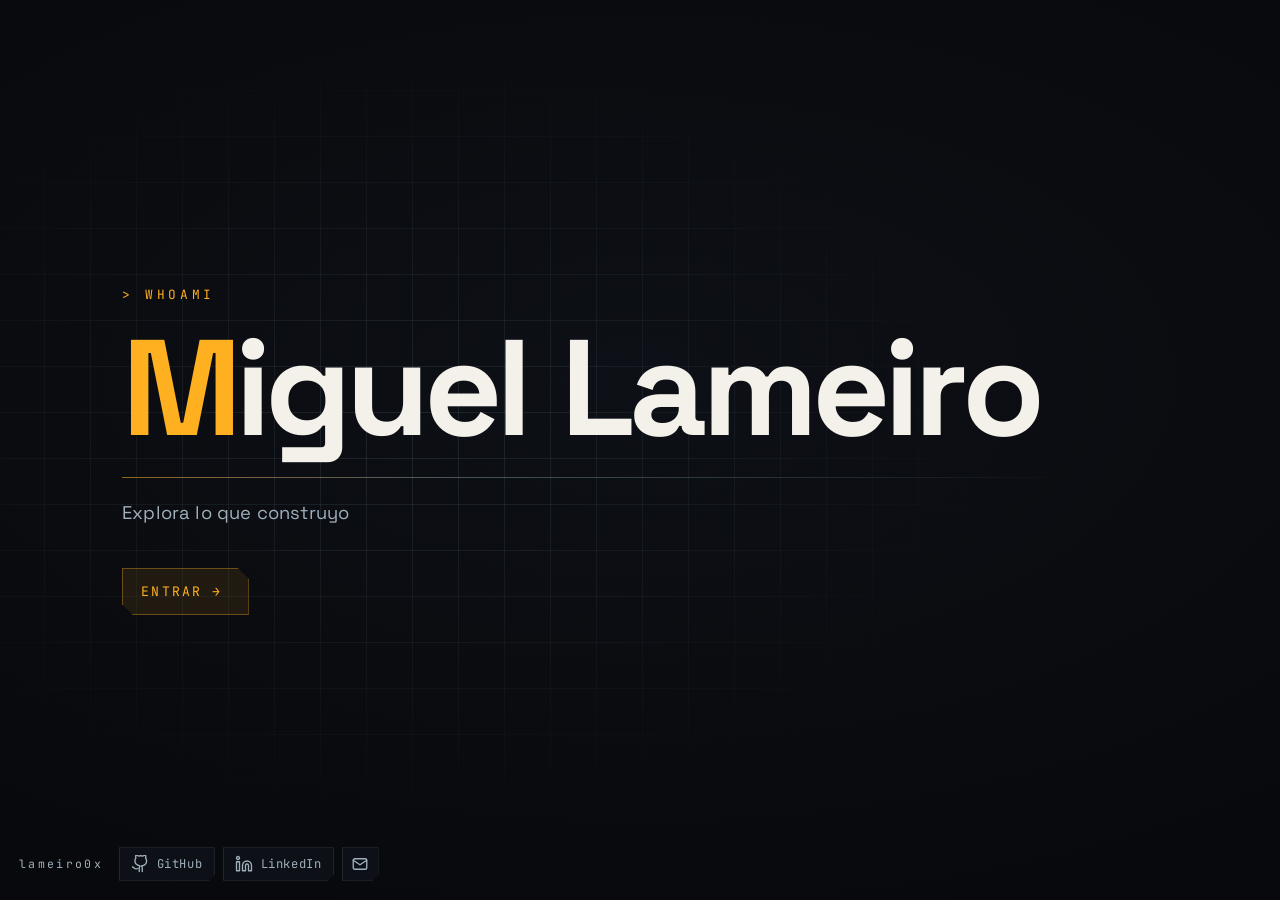
==== index.html @ 78dd1974 "deploy: clearer diagram — overview reduced to core + sections + featured, larger nodes and labels, d" ====
<!DOCTYPE html><html lang="es" class="dark"> <head><meta charset="UTF-8"><meta name="viewport" content="width=device-width, initial-scale=1"><meta name="generator" content="Astro v5.17.2"><script>
      document.documentElement.classList.add("js");
    </script><link rel="preconnect" href="https://fonts.googleapis.com"><link rel="preconnect" href="https://fonts.gstatic.com" crossorigin><link rel="preload" as="style" href="https://fonts.googleapis.com/css2?family=JetBrains+Mono:wght@400;500&family=Space+Grotesk:wght@400;500;600;700&display=swap" onload="this.onload=null;this.rel='stylesheet'"><noscript><link rel="stylesheet" href="https://fonts.googleapis.com/css2?family=JetBrains+Mono:wght@400;500&family=Space+Grotesk:wght@400;500;600;700&display=swap"></noscript><link rel="icon" href="/favicon.ico" sizes="any"><link rel="icon" type="image/png" sizes="16x16" href="/favicon16.png"><link rel="icon" type="image/png" sizes="32x32" href="/favicon32.png"><link rel="icon" type="image/png" sizes="48x48" href="/favicon48.png"><link rel="apple-touch-icon" sizes="180x180" href="/favicon180.png"><link rel="icon" type="image/png" sizes="192x192" href="/favicon192.png"><title>Miguel Lameiro Martínez | Cybersecurity Student Portfolio</title><meta name="description" content="Cybersecurity student portfolio featuring security tools, Linux analysis projects, and documentation. Currently seeking a cybersecurity internship."><meta name="robots" content="index, follow"><link rel="canonical" href="https://lameiro0x.com/"><meta name="theme-color" content="#090b10"><meta property="og:title" content="Miguel Lameiro Martínez | Cybersecurity Student Portfolio"><meta property="og:description" content="Cybersecurity student portfolio with security tools, Linux projects, and technical blog."><meta property="og:type" content="website"><meta property="og:url" content="https://lameiro0x.com"><meta property="og:image" content="https://lameiro0x.com/preview.png"><meta property="og:image:width" content="1200"><meta property="og:image:height" content="630"><meta property="og:image:alt" content="Miguel Lameiro Martínez | Cybersecurity Student Portfolio"><meta property="og:site_name" content="lameiro0x"><meta property="og:locale" content="en_US"><meta property="og:locale:alternate" content="es_ES"><meta name="twitter:card" content="summary_large_image"><meta name="twitter:site" content="@lameiro0x"><meta name="twitter:creator" content="@lameiro0x"><meta name="twitter:title" content="Miguel Lameiro Martínez | Cybersecurity Student Portfolio"><meta name="twitter:description" content="Cybersecurity student portfolio with security tools, Linux projects, and technical blog."><meta name="twitter:image" content="https://lameiro0x.com/preview.png"><meta name="twitter:url" content="https://lameiro0x.com"><script type="application/ld+json">{"@context":"https://schema.org","@type":"Person","name":"Miguel Lameiro Martínez","alternateName":"lameiro0x","url":"https://lameiro0x.com","image":"https://lameiro0x.com/fotoAbout.jpeg","sameAs":["https://github.com/lameiro0x","https://www.linkedin.com/in/lameiro0x/","https://blog.lameiro0x.com","https://app.hackthebox.com/public/users/2448328"],"jobTitle":"Cybersecurity Student","email":"mailto:lameiro0x@gmail.com","alumniOf":{"@type":"CollegeOrUniversity","name":"Universidad Rey Juan Carlos (URJC)"},"knowsAbout":["Cybersecurity","Offensive Security","Penetration Testing","Linux","Security Automation","Artificial Intelligence","AI Security","Capture The Flag"]}</script><script type="application/ld+json">{"@context":"https://schema.org","@type":"WebSite","name":"Miguel Lameiro Martínez | Cybersecurity Student Portfolio","alternateName":"lameiro0x","url":"https://lameiro0x.com","inLanguage":["en","es"],"author":{"@type":"Person","name":"Miguel Lameiro Martínez"}}</script><link rel="stylesheet" href="/_astro/index.w38f6vz5.css"></head> <body> <a href="#contenido-principal" class="skip-link" data-i18n="ui.skipLink">Saltar al contenido principal</a> <main id="contenido-principal">   <div class="underlay"> <h1 class="sr-only" data-i18n="graph.a11yTitle">Site content (accessible linear version)</h1> <article class="node-doc" data-node="core" aria-labelledby="doc-core"> <p class="doc-eyebrow" data-i18n="hero.eyebrow">&gt; whoami</p> <h2 id="doc-core" class="doc-title-xl" data-i18n="hero.name">Miguel Lameiro</h2> <p class="doc-role" data-i18n="hero.role">cybersecurity student // en busca de prácticas</p> <p class="doc-status"> <span class="doc-dot" aria-hidden="true"></span> <span data-i18n="hero.available">disponible para prácticas</span> </p> <p class="doc-lead" data-i18n="hero.tagline">
Seguridad ofensiva, Linux y tooling técnico. Construyo, rompo y documento.
</p> </article> <article class="node-doc" data-node="who" aria-labelledby="doc-who"> <p class="doc-kicker" data-i18n="v2.about.label">01 - quién soy</p> <h2 id="doc-who" class="doc-title" data-i18n="v2.about.title">
Estudiante de ciberseguridad, constructor por curiosidad
</h2> <p data-i18n="v2.about.body1">Soy Miguel Lameiro Martínez, estudiante de Ingeniería Informática en la URJC con foco en ciberseguridad, sistemas y Linux.</p> <p data-i18n="v2.about.body2">Ahora mismo profundizo en seguridad ofensiva y en la intersección entre IA y seguridad, construyendo herramientas y documentando cada paso.</p> <p class="doc-now" data-i18n="v2.about.now">Ahora: ruta de seguridad de IA + laboratorios de pentesting.</p> </article> <article class="node-doc" data-node="bring" aria-labelledby="doc-bring"> <p class="doc-kicker" data-i18n="v2.values.label">02 - qué aporto</p> <h2 id="doc-bring" class="doc-title" data-i18n="v2.values.title">Cómo trabajo</h2> <ul class="doc-values"> <li> <h3 data-i18n="home.contribution.proactive.title">Proactividad</h3> <p data-i18n="home.contribution.proactive.description">Me implico en las tareas desde el inicio y mantengo constancia en cada fase del trabajo.</p> </li><li> <h3 data-i18n="home.contribution.learning.title">Ganas de aprender y mejorar</h3> <p data-i18n="home.contribution.learning.description">Busco feedback, estudio nuevas técnicas y aplico mejoras de forma continua.</p> </li><li> <h3 data-i18n="home.contribution.teamwork.title">Trabajo en equipo</h3> <p data-i18n="home.contribution.teamwork.description">Colaboro con comunicación clara, respeto de contexto y foco en objetivos comunes.</p> </li><li> <h3 data-i18n="home.contribution.curiosity.title">Curiosidad técnica</h3> <p data-i18n="home.contribution.curiosity.description">Exploro tooling, sistemas Linux y laboratorios para entender cómo y por qué funcionan.</p> </li> </ul> </article> <article class="node-doc" data-node="htb" aria-labelledby="doc-htb"> <p class="doc-kicker" data-i18n="v2.htb.label">03 - hito</p> <h2 id="doc-htb" class="doc-title" data-i18n="about.achievement.title">
HTB Academy Penetration Tester Job Role Path
</h2> <p data-i18n="about.achievement.description">He completado el Pentester Job Role Path de HTB Academy, una ruta centrada en metodologia, herramientas y practica real de pentesting.</p> <img class="doc-img" src="/htb-penetration-tester-path.jpg" alt="HTB Academy Pentester Job Role Path" loading="lazy" width="1200" height="630"> <p class="doc-provider"> <span data-i18n="about.achievement.verified">Achievement verificado</span> <span aria-hidden="true"> · </span> <span data-i18n="about.achievement.provider">HTB Academy</span> </p> <a class="doc-link" href="https://app.hackthebox.com/public/users/2448328" target="_blank" rel="noopener noreferrer" data-i18n="about.achievement.cta">Ver achievement</a> </article> <article class="node-doc" data-node="projects" aria-labelledby="doc-projects"> <p class="doc-kicker" data-i18n="v2.projects.label">04 - proyectos</p> <h2 id="doc-projects" class="doc-title" data-i18n="v2.projects.title">Cosas que he construido</h2> <p data-i18n="projectsPage.intro">Colección directa de proyectos y repositorios técnicos, con estado y acceso web o repositorio.</p> <ul class="doc-projects"> <li class="doc-proj"> <span class="doc-proj-status" data-i18n="status.in-progress">En progreso</span> <span class="doc-proj-title" data-i18n="projects.titles.blog">Blog técnico de ciberseguridad</span> <span class="doc-proj-desc" data-i18n="projects.descriptions.blog">Publicación técnica continua sobre ciberseguridad, sistemas y prácticas de laboratorio.</span> <a class="doc-proj-link" href="https://blog.lameiro0x.com" target="_blank" rel="noopener noreferrer" data-i18n="common.open"> Abrir </a> </li><li class="doc-proj"> <span class="doc-proj-status" data-i18n="status.in-progress">En progreso</span> <span class="doc-proj-title" data-i18n="projects.titles.ai-security-track">Ruta de especialización en seguridad de IA</span> <span class="doc-proj-desc" data-i18n="projects.descriptions.ai-security-track">Formación en curso sobre seguridad de IA y LLMs, combinando red teaming, OWASP Top 10 para LLM, fundamentos defensivos y gestión de riesgos para desarrollar criterio técnico con enfoque ofensivo y defensivo.</span>  </li><li class="doc-proj"> <span class="doc-proj-status" data-i18n="status.completed">Completado</span> <span class="doc-proj-title" data-i18n="projects.titles.orion">Orion - Plataforma de Operaciones de Ciberseguridad Impulsada por IA</span> <span class="doc-proj-desc" data-i18n="projects.descriptions.orion">Orion es una plataforma de operaciones de ciberseguridad impulsada por IA que integra el ciclo operativo con flujos de trabajo estructurados y un asistente de IA conversacional. Permite análisis asistido por IA, reporting y documentación, seguimiento de cobertura y coordinación operativa bajo un modelo local-first centrado en la privacidad.</span> <a class="doc-proj-link" href="https://orion.lameiro0x.com" target="_blank" rel="noopener noreferrer" data-i18n="common.open"> Abrir </a> </li><li class="doc-proj"> <span class="doc-proj-status" data-i18n="status.maintained">Mantenido</span> <span class="doc-proj-title" data-i18n="projects.titles.safe">Web de herramientas de seguridad</span> <span class="doc-proj-desc" data-i18n="projects.descriptions.safe">Suite web de utilidades para revisión de enlaces y apoyo práctico en seguridad.</span> <a class="doc-proj-link" href="https://safe.lameiro0x.com" target="_blank" rel="noopener noreferrer" data-i18n="common.open"> Abrir </a> </li><li class="doc-proj"> <span class="doc-proj-status" data-i18n="status.completed">Completado</span> <span class="doc-proj-title">pentest-recon-toolkit</span> <span class="doc-proj-desc" data-i18n="projects.descriptions.pentest-recon-toolkit">Herramienta modular en Python para reconocimiento con metodología y reportes claros.</span> <a class="doc-proj-link" href="https://github.com/lameiro0x/pentest-recon-toolkit" target="_blank" rel="noopener noreferrer" data-i18n="common.repo"> Repositorio </a> </li><li class="doc-proj"> <span class="doc-proj-status" data-i18n="status.completed">Completado</span> <span class="doc-proj-title">credential-audit-tool</span> <span class="doc-proj-desc" data-i18n="projects.descriptions.credential-audit-tool">Auditoría de manejo inseguro de credenciales y detección de secretos hardcodeados.</span> <a class="doc-proj-link" href="https://github.com/lameiro0x/credential-audit-tool" target="_blank" rel="noopener noreferrer" data-i18n="common.repo"> Repositorio </a> </li><li class="doc-proj"> <span class="doc-proj-status" data-i18n="status.completed">Completado</span> <span class="doc-proj-title">linux-privesc-analyzer</span> <span class="doc-proj-desc" data-i18n="projects.descriptions.linux-privesc-analyzer">Análisis de misconfiguraciones para identificar riesgos de escalada de privilegios.</span> <a class="doc-proj-link" href="https://github.com/lameiro0x/linux-privesc-analyzer" target="_blank" rel="noopener noreferrer" data-i18n="common.repo"> Repositorio </a> </li><li class="doc-proj"> <span class="doc-proj-status" data-i18n="status.maintained">Mantenido</span> <span class="doc-proj-title" data-i18n="projects.titles.play">Web juego del impostor</span> <span class="doc-proj-desc" data-i18n="projects.descriptions.play">Juego social web tipo impostor con foco en experiencia de usuario y mantenimiento.</span> <a class="doc-proj-link" href="https://play.lameiro0x.com" target="_blank" rel="noopener noreferrer" data-i18n="common.open"> Abrir </a> </li><li class="doc-proj"> <span class="doc-proj-status" data-i18n="status.completed">Completado</span> <span class="doc-proj-title">pentesting-path-htb</span> <span class="doc-proj-desc" data-i18n="projects.descriptions.pentesting-path-htb">Ruta personal de aprendizaje en HTB con notas técnicas y ejercicios guiados.</span> <a class="doc-proj-link" href="https://github.com/lameiro0x/pentesting-path-htb" target="_blank" rel="noopener noreferrer" data-i18n="common.repo"> Repositorio </a> </li><li class="doc-proj"> <span class="doc-proj-status" data-i18n="status.completed">Completado</span> <span class="doc-proj-title">pico-hid-security-lab</span> <span class="doc-proj-desc" data-i18n="projects.descriptions.pico-hid-security-lab">Laboratorio educativo para analizar comportamiento USB HID con enfoque defensivo.</span> <a class="doc-proj-link" href="https://github.com/lameiro0x/pico-hid-security-lab" target="_blank" rel="noopener noreferrer" data-i18n="common.repo"> Repositorio </a> </li><li class="doc-proj"> <span class="doc-proj-status" data-i18n="status.completed">Completado</span> <span class="doc-proj-title">ctf-security-training</span> <span class="doc-proj-desc" data-i18n="projects.descriptions.ctf-security-training">Entrenamiento práctico de CTF con documentación de técnicas y resolución de retos.</span> <a class="doc-proj-link" href="https://github.com/lameiro0x/ctf-security-training" target="_blank" rel="noopener noreferrer" data-i18n="common.repo"> Repositorio </a> </li><li class="doc-proj"> <span class="doc-proj-status" data-i18n="status.completed">Completado</span> <span class="doc-proj-title">bash-scripting-labs-OTW</span> <span class="doc-proj-desc" data-i18n="projects.descriptions.bash-scripting-labs-otw">Prácticas de scripting en Bash sobre Linux y retos de OverTheWire con enfoque incremental.</span> <a class="doc-proj-link" href="https://github.com/lameiro0x/bash-scripting-labs-OTW" target="_blank" rel="noopener noreferrer" data-i18n="common.repo"> Repositorio </a> </li><li class="doc-proj"> <span class="doc-proj-status" data-i18n="status.completed">Completado</span> <span class="doc-proj-title">security-foundations-htb-notes</span> <span class="doc-proj-desc" data-i18n="projects.descriptions.security-foundations-htb-notes">Notas estructuradas y referencias de la ruta HTB InfoSec Foundations.</span> <a class="doc-proj-link" href="https://github.com/lameiro0x/security-foundations-htb-notes" target="_blank" rel="noopener noreferrer" data-i18n="common.repo"> Repositorio </a> </li> </ul> <a class="doc-link" href="https://github.com/lameiro0x" target="_blank" rel="noopener noreferrer" data-i18n="v2.projects.all">Ver todo en GitHub</a> </article> <article class="node-doc" data-node="blog" aria-label="Blog técnico de ciberseguridad"> <p class="doc-kicker doc-mono" data-i18n="status.in-progress"> En progreso </p> <h2 class="doc-title" data-i18n="projects.titles.blog"> Blog técnico de ciberseguridad </h2> <p data-i18n="projects.descriptions.blog">Publicación técnica continua sobre ciberseguridad, sistemas y prácticas de laboratorio.</p> <a class="doc-link" href="https://blog.lameiro0x.com" target="_blank" rel="noopener noreferrer" data-i18n="common.open"> Abrir </a> </article><article class="node-doc" data-node="ai-security-track" aria-label="Ruta de especialización en seguridad de IA"> <p class="doc-kicker doc-mono" data-i18n="status.in-progress"> En progreso </p> <h2 class="doc-title" data-i18n="projects.titles.ai-security-track"> Ruta de especialización en seguridad de IA </h2> <p data-i18n="projects.descriptions.ai-security-track">Formación en curso sobre seguridad de IA y LLMs, combinando red teaming, OWASP Top 10 para LLM, fundamentos defensivos y gestión de riesgos para desarrollar criterio técnico con enfoque ofensivo y defensivo.</p>  </article><article class="node-doc" data-node="orion" aria-label="Orion - Plataforma de Operaciones de Ciberseguridad Impulsada por IA"> <p class="doc-kicker doc-mono" data-i18n="status.completed"> Completado </p> <h2 class="doc-title" data-i18n="projects.titles.orion"> Orion - Plataforma de Operaciones de Ciberseguridad Impulsada por IA </h2> <p data-i18n="projects.descriptions.orion">Orion es una plataforma de operaciones de ciberseguridad impulsada por IA que integra el ciclo operativo con flujos de trabajo estructurados y un asistente de IA conversacional. Permite análisis asistido por IA, reporting y documentación, seguimiento de cobertura y coordinación operativa bajo un modelo local-first centrado en la privacidad.</p> <a class="doc-link" href="https://orion.lameiro0x.com" target="_blank" rel="noopener noreferrer" data-i18n="common.open"> Abrir </a> </article><article class="node-doc" data-node="safe" aria-label="Web de herramientas de seguridad"> <p class="doc-kicker doc-mono" data-i18n="status.maintained"> Mantenido </p> <h2 class="doc-title" data-i18n="projects.titles.safe"> Web de herramientas de seguridad </h2> <p data-i18n="projects.descriptions.safe">Suite web de utilidades para revisión de enlaces y apoyo práctico en seguridad.</p> <a class="doc-link" href="https://safe.lameiro0x.com" target="_blank" rel="noopener noreferrer" data-i18n="common.open"> Abrir </a> </article><article class="node-doc" data-node="pentest-recon-toolkit" aria-label="pentest-recon-toolkit"> <p class="doc-kicker doc-mono" data-i18n="status.completed"> Completado </p> <h2 class="doc-title">pentest-recon-toolkit</h2> <p data-i18n="projects.descriptions.pentest-recon-toolkit">Herramienta modular en Python para reconocimiento con metodología y reportes claros.</p> <a class="doc-link" href="https://github.com/lameiro0x/pentest-recon-toolkit" target="_blank" rel="noopener noreferrer" data-i18n="common.repo"> Repositorio </a> </article><article class="node-doc" data-node="credential-audit-tool" aria-label="credential-audit-tool"> <p class="doc-kicker doc-mono" data-i18n="status.completed"> Completado </p> <h2 class="doc-title">credential-audit-tool</h2> <p data-i18n="projects.descriptions.credential-audit-tool">Auditoría de manejo inseguro de credenciales y detección de secretos hardcodeados.</p> <a class="doc-link" href="https://github.com/lameiro0x/credential-audit-tool" target="_blank" rel="noopener noreferrer" data-i18n="common.repo"> Repositorio </a> </article><article class="node-doc" data-node="linux-privesc-analyzer" aria-label="linux-privesc-analyzer"> <p class="doc-kicker doc-mono" data-i18n="status.completed"> Completado </p> <h2 class="doc-title">linux-privesc-analyzer</h2> <p data-i18n="projects.descriptions.linux-privesc-analyzer">Análisis de misconfiguraciones para identificar riesgos de escalada de privilegios.</p> <a class="doc-link" href="https://github.com/lameiro0x/linux-privesc-analyzer" target="_blank" rel="noopener noreferrer" data-i18n="common.repo"> Repositorio </a> </article><article class="node-doc" data-node="play" aria-label="Web juego del impostor"> <p class="doc-kicker doc-mono" data-i18n="status.maintained"> Mantenido </p> <h2 class="doc-title" data-i18n="projects.titles.play"> Web juego del impostor </h2> <p data-i18n="projects.descriptions.play">Juego social web tipo impostor con foco en experiencia de usuario y mantenimiento.</p> <a class="doc-link" href="https://play.lameiro0x.com" target="_blank" rel="noopener noreferrer" data-i18n="common.open"> Abrir </a> </article><article class="node-doc" data-node="pentesting-path-htb" aria-label="pentesting-path-htb"> <p class="doc-kicker doc-mono" data-i18n="status.completed"> Completado </p> <h2 class="doc-title">pentesting-path-htb</h2> <p data-i18n="projects.descriptions.pentesting-path-htb">Ruta personal de aprendizaje en HTB con notas técnicas y ejercicios guiados.</p> <a class="doc-link" href="https://github.com/lameiro0x/pentesting-path-htb" target="_blank" rel="noopener noreferrer" data-i18n="common.repo"> Repositorio </a> </article><article class="node-doc" data-node="pico-hid-security-lab" aria-label="pico-hid-security-lab"> <p class="doc-kicker doc-mono" data-i18n="status.completed"> Completado </p> <h2 class="doc-title">pico-hid-security-lab</h2> <p data-i18n="projects.descriptions.pico-hid-security-lab">Laboratorio educativo para analizar comportamiento USB HID con enfoque defensivo.</p> <a class="doc-link" href="https://github.com/lameiro0x/pico-hid-security-lab" target="_blank" rel="noopener noreferrer" data-i18n="common.repo"> Repositorio </a> </article><article class="node-doc" data-node="ctf-security-training" aria-label="ctf-security-training"> <p class="doc-kicker doc-mono" data-i18n="status.completed"> Completado </p> <h2 class="doc-title">ctf-security-training</h2> <p data-i18n="projects.descriptions.ctf-security-training">Entrenamiento práctico de CTF con documentación de técnicas y resolución de retos.</p> <a class="doc-link" href="https://github.com/lameiro0x/ctf-security-training" target="_blank" rel="noopener noreferrer" data-i18n="common.repo"> Repositorio </a> </article><article class="node-doc" data-node="bash-scripting-labs-otw" aria-label="bash-scripting-labs-OTW"> <p class="doc-kicker doc-mono" data-i18n="status.completed"> Completado </p> <h2 class="doc-title">bash-scripting-labs-OTW</h2> <p data-i18n="projects.descriptions.bash-scripting-labs-otw">Prácticas de scripting en Bash sobre Linux y retos de OverTheWire con enfoque incremental.</p> <a class="doc-link" href="https://github.com/lameiro0x/bash-scripting-labs-OTW" target="_blank" rel="noopener noreferrer" data-i18n="common.repo"> Repositorio </a> </article><article class="node-doc" data-node="security-foundations-htb-notes" aria-label="security-foundations-htb-notes"> <p class="doc-kicker doc-mono" data-i18n="status.completed"> Completado </p> <h2 class="doc-title">security-foundations-htb-notes</h2> <p data-i18n="projects.descriptions.security-foundations-htb-notes">Notas estructuradas y referencias de la ruta HTB InfoSec Foundations.</p> <a class="doc-link" href="https://github.com/lameiro0x/security-foundations-htb-notes" target="_blank" rel="noopener noreferrer" data-i18n="common.repo"> Repositorio </a> </article> <article class="node-doc" data-node="contact" aria-labelledby="doc-contact"> <p class="doc-kicker" data-i18n="v2.contact.label">05 - contacto</p> <h2 id="doc-contact" class="doc-title" data-i18n="v2.contact.title">Hablemos</h2> <p data-i18n="v2.contact.body">Abierto a prácticas y colaboración técnica.</p> <ul class="doc-links"> <li> <a href="https://github.com/lameiro0x" target="_blank" rel="noopener noreferrer">GitHub</a> <span data-i18n="contact.cards.githubDescription">Código, tooling y labs de seguridad.</span> </li> <li> <a href="https://www.linkedin.com/in/lameiro0x/" target="_blank" rel="noopener noreferrer">LinkedIn</a> <span data-i18n="contact.cards.linkedinDescription">Contacto profesional y colaboración.</span> </li> <li> <a href="mailto:lameiro0x@gmail.com">lameiro0x@gmail.com</a> </li> </ul> <div class="doc-cv"> <a class="doc-link" href="/Miguel_Lameiro_CV_es.pdf" download data-i18n="contact.cv.downloadEs">Descargar CV (ES)</a> <a class="doc-link" href="/Miguel_Lameiro_CV_en.pdf" download data-i18n="contact.cv.downloadEn">Download CV (EN)</a> </div> </article> </div>  <div class="stage" data-stage> <canvas id="constellation" aria-hidden="true"></canvas> <div class="intro" id="intro"> <div class="intro-grid" aria-hidden="true"></div> <div class="intro-inner"> <p class="intro-line intro-eyebrow" data-i18n="intro.eyebrow">&gt; whoami</p> <p class="intro-name" aria-label="Miguel Lameiro"> <span class="intro-word"> <span class="intro-char" aria-hidden="true" style="--d:2.400s">M</span><span class="intro-char" aria-hidden="true" style="--d:2.460s">i</span><span class="intro-char" aria-hidden="true" style="--d:2.520s">g</span><span class="intro-char" aria-hidden="true" style="--d:2.580s">u</span><span class="intro-char" aria-hidden="true" style="--d:2.640s">e</span><span class="intro-char" aria-hidden="true" style="--d:2.700s">l</span> </span><span class="intro-word"> <span class="intro-char" aria-hidden="true" style="--d:2.820s">L</span><span class="intro-char" aria-hidden="true" style="--d:2.880s">a</span><span class="intro-char" aria-hidden="true" style="--d:2.940s">m</span><span class="intro-char" aria-hidden="true" style="--d:3.000s">e</span><span class="intro-char" aria-hidden="true" style="--d:3.060s">i</span><span class="intro-char" aria-hidden="true" style="--d:3.120s">r</span><span class="intro-char" aria-hidden="true" style="--d:3.180s">o</span> </span> </p> <p class="intro-line intro-tagline" data-i18n="intro.tagline">Disfruta de mi universo</p> <button type="button" class="intro-line intro-enter" id="intro-enter" data-i18n="intro.enter">
Entrar
</button> </div> </div> <div class="identity-hud" aria-hidden="true"> <p class="hud-eyebrow" data-i18n="hero.eyebrow">&gt; whoami</p> <p class="hud-name" data-i18n="hero.name">Miguel Lameiro</p> <p class="hud-role" data-i18n="hero.role">cybersecurity student // en busca de prácticas</p> <p class="hud-bio" data-i18n="hero.tagline">
Seguridad ofensiva, Linux y tooling técnico. Construyo, rompo y documento.
</p> <ul class="hud-tags"> <li>offensive security</li> <li>Linux</li> <li>AI security</li> <li>pentesting</li> <li>CTF</li> </ul> <p class="hud-status"> <span class="doc-dot"></span> <span data-i18n="hero.available">disponible para prácticas</span> </p> </div> <div class="hovercard" id="hovercard" hidden aria-hidden="true"> <span class="hc-cat" id="hc-cat"></span> <span class="hc-title" id="hc-title"></span> <span class="hc-blurb" id="hc-blurb"></span> <span class="hc-status" id="hc-status"></span> </div> <div class="stage-lang" role="group" aria-label="Language selector"> <button type="button" data-lang-option="es" aria-pressed="false">ES</button> <span aria-hidden="true">/</span> <button type="button" data-lang-option="en" aria-pressed="false">EN</button> </div> <p class="stage-hint" data-i18n="graph.hint">arrastra para mover · rueda para zoom · click en un nodo</p> <button type="button" class="cluster-back" id="cluster-back" hidden data-i18n="graph.back">
Volver al mapa
</button> <div class="reader" id="reader" hidden> <div class="reader-backdrop" data-reader-dismiss aria-hidden="true"></div> <article class="reader-card" role="dialog" aria-modal="true" aria-label="Node content"> <span class="reader-corner reader-corner--tr" aria-hidden="true"></span> <span class="reader-corner reader-corner--bl" aria-hidden="true"></span> <button type="button" class="reader-close" aria-label="Cerrar" data-i18n-aria-label="graph.close"> <span class="reader-close__x" aria-hidden="true"></span> </button> <div class="reader-body" id="reader-body"></div> </article> </div> </div> <script type="application/json" id="graph-data">{"nodes":[{"id":"core","type":"core","label":{"es":"Miguel Lameiro","en":"Miguel Lameiro"},"blurb":{"es":"estudiante de ciberseguridad","en":"cybersecurity student"},"cat":"identity","r":58,"tags":["offensive security","Linux","AI security","pentesting","CTF","tooling"]},{"id":"who","type":"section","label":{"es":"Quién soy","en":"Who I am"},"blurb":{"es":"URJC · sistemas · Linux","en":"URJC · systems · Linux"},"cat":"identity","r":36},{"id":"bring","type":"section","label":{"es":"Qué aporto","en":"What I bring"},"blurb":{"es":"proactivo · aprende · equipo","en":"proactive · learner · team"},"cat":"identity","r":36},{"id":"htb","type":"section","label":{"es":"Hito HTB","en":"HTB Milestone"},"blurb":{"es":"Pentester Path ✓","en":"Pentester Path ✓"},"cat":"security","r":36},{"id":"projects","type":"section","label":{"es":"Proyectos","en":"Projects"},"blurb":{"es":"13 proyectos · explora","en":"13 projects · explore"},"cat":"hub","r":42},{"id":"contact","type":"section","label":{"es":"Contacto","en":"Contact"},"blurb":{"es":"GitHub · LinkedIn · CV","en":"GitHub · LinkedIn · CV"},"cat":"contact","r":36},{"id":"blog","type":"project","label":{"es":"Blog","en":"Blog"},"blurb":{"es":"write-ups y notas técnicas","en":"write-ups & tech notes"},"cat":"web","r":30,"featured":true,"url":"https://blog.lameiro0x.com","kind":"live","status":"in-progress"},{"id":"ai-security-track","type":"project","label":{"es":"AI Security","en":"AI Security"},"blurb":{"es":"red team LLM · OWASP LLM","en":"LLM red team · OWASP LLM"},"cat":"ai","r":30,"featured":true,"kind":"track","status":"in-progress"},{"id":"orion","type":"project","label":{"es":"Orion","en":"Orion"},"blurb":{"es":"plataforma SecOps con IA","en":"AI-driven SecOps platform"},"cat":"ai","r":30,"featured":true,"url":"https://orion.lameiro0x.com","kind":"live","status":"completed"},{"id":"safe","type":"project","label":{"es":"Safe","en":"Safe"},"blurb":{"es":"revisión de enlaces y riesgos","en":"link & risk checker"},"cat":"web","r":30,"featured":true,"url":"https://safe.lameiro0x.com","kind":"live","status":"maintained"},{"id":"pentest-recon-toolkit","type":"project","label":{"es":"recon-toolkit","en":"recon-toolkit"},"blurb":{"es":"recon modular en Python","en":"modular Python recon"},"cat":"security","r":21,"featured":false,"url":"https://github.com/lameiro0x/pentest-recon-toolkit","kind":"repo","status":"completed"},{"id":"credential-audit-tool","type":"project","label":{"es":"credential-audit","en":"credential-audit"},"blurb":{"es":"detecta secretos y credenciales","en":"secret & credential audit"},"cat":"security","r":21,"featured":false,"url":"https://github.com/lameiro0x/credential-audit-tool","kind":"repo","status":"completed"},{"id":"linux-privesc-analyzer","type":"project","label":{"es":"privesc-analyzer","en":"privesc-analyzer"},"blurb":{"es":"escalada de privilegios Linux","en":"Linux privesc analysis"},"cat":"security","r":21,"featured":false,"url":"https://github.com/lameiro0x/linux-privesc-analyzer","kind":"repo","status":"completed"},{"id":"play","type":"project","label":{"es":"Impostor","en":"Impostor"},"blurb":{"es":"juego social del impostor","en":"social impostor game"},"cat":"web","r":30,"featured":true,"url":"https://play.lameiro0x.com","kind":"live","status":"maintained"},{"id":"pentesting-path-htb","type":"project","label":{"es":"pentesting-path","en":"pentesting-path"},"blurb":{"es":"ruta HTB con notas","en":"HTB path & notes"},"cat":"security","r":21,"featured":false,"url":"https://github.com/lameiro0x/pentesting-path-htb","kind":"repo","status":"completed"},{"id":"pico-hid-security-lab","type":"project","label":{"es":"pico-hid-lab","en":"pico-hid-lab"},"blurb":{"es":"USB HID / keystroke injection","en":"USB HID / keystroke injection"},"cat":"security","r":21,"featured":false,"url":"https://github.com/lameiro0x/pico-hid-security-lab","kind":"repo","status":"completed"},{"id":"ctf-security-training","type":"project","label":{"es":"ctf-training","en":"ctf-training"},"blurb":{"es":"retos CTF documentados","en":"documented CTF challenges"},"cat":"security","r":21,"featured":false,"url":"https://github.com/lameiro0x/ctf-security-training","kind":"repo","status":"completed"},{"id":"bash-scripting-labs-otw","type":"project","label":{"es":"bash-labs-OTW","en":"bash-labs-OTW"},"blurb":{"es":"Bash + OverTheWire","en":"Bash + OverTheWire"},"cat":"security","r":21,"featured":false,"url":"https://github.com/lameiro0x/bash-scripting-labs-OTW","kind":"repo","status":"completed"},{"id":"security-foundations-htb-notes","type":"project","label":{"es":"infosec-foundations","en":"infosec-foundations"},"blurb":{"es":"fundamentos InfoSec HTB","en":"HTB InfoSec foundations"},"cat":"security","r":21,"featured":false,"url":"https://github.com/lameiro0x/security-foundations-htb-notes","kind":"repo","status":"completed"}],"links":[{"source":"core","target":"who"},{"source":"core","target":"bring"},{"source":"core","target":"htb"},{"source":"core","target":"projects"},{"source":"core","target":"contact"},{"source":"projects","target":"blog"},{"source":"projects","target":"ai-security-track"},{"source":"projects","target":"orion"},{"source":"projects","target":"safe"},{"source":"projects","target":"pentest-recon-toolkit"},{"source":"projects","target":"credential-audit-tool"},{"source":"projects","target":"linux-privesc-analyzer"},{"source":"projects","target":"play"},{"source":"projects","target":"pentesting-path-htb"},{"source":"projects","target":"pico-hid-security-lab"},{"source":"projects","target":"ctf-security-training"},{"source":"projects","target":"bash-scripting-labs-otw"},{"source":"projects","target":"security-foundations-htb-notes"}]}</script> <script type="module" src="/_astro/index.astro_astro_type_script_index_0_lang.Del5pDyj.js"></script>  </main> <footer class="site-footer"> <span class="site-footer__brand">lameiro0x</span> <span class="site-footer__copy" data-i18n="footer.copyright">© 2026 lameiro0x.</span> <div class="site-footer__socials"> <a class="social-chip social-chip--github" href="https://github.com/lameiro0x" target="_blank" rel="noopener noreferrer" aria-label="GitHub" title="GitHub"> <svg viewBox="0 0 24 24" class="social-chip__icon" aria-hidden="true" fill="none" stroke="currentColor" stroke-width="1.8" stroke-linecap="round" stroke-linejoin="round"><path d="M15 22v-4a5 5 0 0 0-1-3.3c3.3-.4 6.8-1.6 6.8-7A5.4 5.4 0 0 0 19.4 4c.1-.4.6-1.8 0-3.8 0 0-1.1-.3-3.4 1.2a12.1 12.1 0 0 0-6.1 0C7.6-.1 6.5.2 6.5.2 5.9 2.2 6.4 3.6 6.5 4A5.4 5.4 0 0 0 5.2 7.4c0 5.4 3.5 6.6 6.8 7A5 5 0 0 0 11 18v4"></path><path d="M9 18c-4.5 2-5-2-7-2"></path></svg> <span class="social-chip__label">GitHub</span> </a><a class="social-chip social-chip--linkedin" href="https://www.linkedin.com/in/lameiro0x/" target="_blank" rel="noopener noreferrer" aria-label="LinkedIn" title="LinkedIn"> <svg viewBox="0 0 24 24" class="social-chip__icon" aria-hidden="true" fill="none" stroke="currentColor" stroke-width="1.8" stroke-linecap="round" stroke-linejoin="round"><path d="M16 8a6 6 0 0 1 6 6v7h-4v-7a2 2 0 1 0-4 0v7h-4v-7a6 6 0 0 1 6-6Z"></path><rect x="2" y="9" width="4" height="12"></rect><circle cx="4" cy="4" r="2"></circle></svg> <span class="social-chip__label">LinkedIn</span> </a><a class="social-chip social-chip--mail" href="mailto:lameiro0x@gmail.com" aria-label="Email" title="Email"> <svg viewBox="0 0 24 24" class="social-chip__icon" aria-hidden="true" fill="none" stroke="currentColor" stroke-width="1.8" stroke-linecap="round" stroke-linejoin="round"><rect x="3" y="5" width="18" height="14" rx="2"></rect><path d="m3 7 9 6 9-6"></path></svg>  </a> </div> </footer> <script type="module" src="/_astro/BaseLayout.astro_astro_type_script_index_0_lang.OSsMxppW.js"></script> </body> </html>
---- _astro/index.w38f6vz5.css ----
/*! tailwindcss v4.1.18 | MIT License | https://tailwindcss.com */@layer properties{@supports (((-webkit-hyphens:none)) and (not (margin-trim:inline))) or ((-moz-orient:inline) and (not (color:rgb(from red r g b)))){*,:before,:after,::backdrop{--tw-translate-x:0;--tw-translate-y:0;--tw-translate-z:0;--tw-rotate-x:initial;--tw-rotate-y:initial;--tw-rotate-z:initial;--tw-skew-x:initial;--tw-skew-y:initial;--tw-divide-y-reverse:0;--tw-border-style:solid;--tw-leading:initial;--tw-font-weight:initial;--tw-tracking:initial;--tw-shadow:0 0 #0000;--tw-shadow-color:initial;--tw-shadow-alpha:100%;--tw-inset-shadow:0 0 #0000;--tw-inset-shadow-color:initial;--tw-inset-shadow-alpha:100%;--tw-ring-color:initial;--tw-ring-shadow:0 0 #0000;--tw-inset-ring-color:initial;--tw-inset-ring-shadow:0 0 #0000;--tw-ring-inset:initial;--tw-ring-offset-width:0px;--tw-ring-offset-color:#fff;--tw-ring-offset-shadow:0 0 #0000;--tw-outline-style:solid;--tw-blur:initial;--tw-brightness:initial;--tw-contrast:initial;--tw-grayscale:initial;--tw-hue-rotate:initial;--tw-invert:initial;--tw-opacity:initial;--tw-saturate:initial;--tw-sepia:initial;--tw-drop-shadow:initial;--tw-drop-shadow-color:initial;--tw-drop-shadow-alpha:100%;--tw-drop-shadow-size:initial;--tw-backdrop-blur:initial;--tw-backdrop-brightness:initial;--tw-backdrop-contrast:initial;--tw-backdrop-grayscale:initial;--tw-backdrop-hue-rotate:initial;--tw-backdrop-invert:initial;--tw-backdrop-opacity:initial;--tw-backdrop-saturate:initial;--tw-backdrop-sepia:initial;--tw-duration:initial}}}@layer theme{:root,:host{--font-sans:ui-sans-serif,system-ui,sans-serif,"Apple Color Emoji","Segoe UI Emoji","Segoe UI Symbol","Noto Color Emoji";--font-mono:ui-monospace,SFMono-Regular,Menlo,Monaco,Consolas,"Liberation Mono","Courier New",monospace;--color-amber-500:oklch(76.9% .188 70.08);--color-emerald-500:oklch(69.6% .17 162.48);--spacing:.25rem;--container-xl:36rem;--container-2xl:42rem;--container-6xl:72rem;--text-xs:.75rem;--text-xs--line-height:calc(1/.75);--text-sm:.875rem;--text-sm--line-height:calc(1.25/.875);--text-base:1rem;--text-base--line-height: 1.5 ;--text-lg:1.125rem;--text-lg--line-height:calc(1.75/1.125);--text-xl:1.25rem;--text-xl--line-height:calc(1.75/1.25);--text-2xl:1.5rem;--text-2xl--line-height:calc(2/1.5);--text-3xl:1.875rem;--text-3xl--line-height: 1.2 ;--text-4xl:2.25rem;--text-4xl--line-height:calc(2.5/2.25);--text-5xl:3rem;--text-5xl--line-height:1;--text-6xl:3.75rem;--text-6xl--line-height:1;--text-7xl:4.5rem;--text-7xl--line-height:1;--text-8xl:6rem;--text-8xl--line-height:1;--font-weight-medium:500;--font-weight-semibold:600;--font-weight-bold:700;--radius-md:.375rem;--radius-lg:.5rem;--ease-out:cubic-bezier(0,0,.2,1);--default-transition-duration:.15s;--default-transition-timing-function:cubic-bezier(.4,0,.2,1);--default-font-family:var(--font-sans);--default-mono-font-family:var(--font-mono)}}@layer base{*,:after,:before,::backdrop{box-sizing:border-box;border:0 solid;margin:0;padding:0}::file-selector-button{box-sizing:border-box;border:0 solid;margin:0;padding:0}html,:host{-webkit-text-size-adjust:100%;tab-size:4;line-height:1.5;font-family:var(--default-font-family,ui-sans-serif,system-ui,sans-serif,"Apple Color Emoji","Segoe UI Emoji","Segoe UI Symbol","Noto Color Emoji");font-feature-settings:var(--default-font-feature-settings,normal);font-variation-settings:var(--default-font-variation-settings,normal);-webkit-tap-highlight-color:transparent}hr{height:0;color:inherit;border-top-width:1px}abbr:where([title]){-webkit-text-decoration:underline dotted;text-decoration:underline dotted}h1,h2,h3,h4,h5,h6{font-size:inherit;font-weight:inherit}a{color:inherit;-webkit-text-decoration:inherit;text-decoration:inherit}b,strong{font-weight:bolder}code,kbd,samp,pre{font-family:var(--default-mono-font-family,ui-monospace,SFMono-Regular,Menlo,Monaco,Consolas,"Liberation Mono","Courier New",monospace);font-feature-settings:var(--default-mono-font-feature-settings,normal);font-variation-settings:var(--default-mono-font-variation-settings,normal);font-size:1em}small{font-size:80%}sub,sup{vertical-align:baseline;font-size:75%;line-height:0;position:relative}sub{bottom:-.25em}sup{top:-.5em}table{text-indent:0;border-color:inherit;border-collapse:collapse}:-moz-focusring{outline:auto}progress{vertical-align:baseline}summary{display:list-item}ol,ul,menu{list-style:none}img,svg,video,canvas,audio,iframe,embed,object{vertical-align:middle;display:block}img,video{max-width:100%;height:auto}button,input,select,optgroup,textarea{font:inherit;font-feature-settings:inherit;font-variation-settings:inherit;letter-spacing:inherit;color:inherit;opacity:1;background-color:#0000;border-radius:0}::file-selector-button{font:inherit;font-feature-settings:inherit;font-variation-settings:inherit;letter-spacing:inherit;color:inherit;opacity:1;background-color:#0000;border-radius:0}:where(select:is([multiple],[size])) optgroup{font-weight:bolder}:where(select:is([multiple],[size])) optgroup option{padding-inline-start:20px}::file-selector-button{margin-inline-end:4px}::placeholder{opacity:1}@supports (not ((-webkit-appearance:-apple-pay-button))) or (contain-intrinsic-size:1px){::placeholder{color:currentColor}@supports (color:color-mix(in lab,red,red)){::placeholder{color:color-mix(in oklab,currentcolor 50%,transparent)}}}textarea{resize:vertical}::-webkit-search-decoration{-webkit-appearance:none}::-webkit-date-and-time-value{min-height:1lh;text-align:inherit}::-webkit-datetime-edit{display:inline-flex}::-webkit-datetime-edit-fields-wrapper{padding:0}::-webkit-datetime-edit{padding-block:0}::-webkit-datetime-edit-year-field{padding-block:0}::-webkit-datetime-edit-month-field{padding-block:0}::-webkit-datetime-edit-day-field{padding-block:0}::-webkit-datetime-edit-hour-field{padding-block:0}::-webkit-datetime-edit-minute-field{padding-block:0}::-webkit-datetime-edit-second-field{padding-block:0}::-webkit-datetime-edit-millisecond-field{padding-block:0}::-webkit-datetime-edit-meridiem-field{padding-block:0}::-webkit-calendar-picker-indicator{line-height:1}:-moz-ui-invalid{box-shadow:none}button,input:where([type=button],[type=reset],[type=submit]){appearance:button}::file-selector-button{appearance:button}::-webkit-inner-spin-button{height:auto}::-webkit-outer-spin-button{height:auto}[hidden]:where(:not([hidden=until-found])){display:none!important}}@layer components;@layer utilities{.pointer-events-none{pointer-events:none}.visible{visibility:visible}.sr-only{clip-path:inset(50%);white-space:nowrap;border-width:0;width:1px;height:1px;margin:-1px;padding:0;position:absolute;overflow:hidden}.absolute{position:absolute}.fixed{position:fixed}.relative{position:relative}.static{position:static}.-inset-px{inset:-1px}.inset-0{inset:calc(var(--spacing)*0)}.inset-x-0{inset-inline:calc(var(--spacing)*0)}.top-0{top:calc(var(--spacing)*0)}.top-3{top:calc(var(--spacing)*3)}.bottom-8{bottom:calc(var(--spacing)*8)}.left-1\/2{left:50%}.left-3{left:calc(var(--spacing)*3)}.z-10{z-index:10}.z-50{z-index:50}.z-\[60\]{z-index:60}.m-0{margin:calc(var(--spacing)*0)}.mx-auto{margin-inline:auto}.mt-2{margin-top:calc(var(--spacing)*2)}.mt-3{margin-top:calc(var(--spacing)*3)}.mt-4{margin-top:calc(var(--spacing)*4)}.mt-5{margin-top:calc(var(--spacing)*5)}.mt-6{margin-top:calc(var(--spacing)*6)}.mt-8{margin-top:calc(var(--spacing)*8)}.mt-9{margin-top:calc(var(--spacing)*9)}.mt-10{margin-top:calc(var(--spacing)*10)}.mt-12{margin-top:calc(var(--spacing)*12)}.mb-4{margin-bottom:calc(var(--spacing)*4)}.ml-auto{margin-left:auto}.block{display:block}.contents{display:contents}.flex{display:flex}.grid{display:grid}.hidden{display:none}.inline-block{display:inline-block}.inline-flex{display:inline-flex}.h-4{height:calc(var(--spacing)*4)}.h-5{height:calc(var(--spacing)*5)}.h-6{height:calc(var(--spacing)*6)}.h-11{height:calc(var(--spacing)*11)}.h-full{height:100%}.h-px{height:1px}.min-h-screen{min-height:100vh}.w-4{width:calc(var(--spacing)*4)}.w-5{width:calc(var(--spacing)*5)}.w-6{width:calc(var(--spacing)*6)}.w-11{width:calc(var(--spacing)*11)}.w-full{width:100%}.w-px{width:1px}.max-w-2xl{max-width:var(--container-2xl)}.max-w-6xl{max-width:var(--container-6xl)}.max-w-xl{max-width:var(--container-xl)}.flex-1{flex:1}.shrink-0{flex-shrink:0}.grow{flex-grow:1}.-translate-x-1\/2{--tw-translate-x: -50% ;translate:var(--tw-translate-x)var(--tw-translate-y)}.-translate-y-0{--tw-translate-y:calc(var(--spacing)*0);translate:var(--tw-translate-x)var(--tw-translate-y)}.-translate-y-1{--tw-translate-y:calc(var(--spacing)*-1);translate:var(--tw-translate-x)var(--tw-translate-y)}.-translate-y-24{--tw-translate-y:calc(var(--spacing)*-24);translate:var(--tw-translate-x)var(--tw-translate-y)}.translate-y-0{--tw-translate-y:calc(var(--spacing)*0);translate:var(--tw-translate-x)var(--tw-translate-y)}.transform{transform:var(--tw-rotate-x,)var(--tw-rotate-y,)var(--tw-rotate-z,)var(--tw-skew-x,)var(--tw-skew-y,)}.resize{resize:both}.scroll-mt-24{scroll-margin-top:calc(var(--spacing)*24)}.flex-col{flex-direction:column}.flex-wrap{flex-wrap:wrap}.items-center{align-items:center}.items-start{align-items:flex-start}.justify-between{justify-content:space-between}.justify-center{justify-content:center}.gap-1{gap:calc(var(--spacing)*1)}.gap-2{gap:calc(var(--spacing)*2)}.gap-3{gap:calc(var(--spacing)*3)}.gap-4{gap:calc(var(--spacing)*4)}.gap-5{gap:calc(var(--spacing)*5)}.gap-12{gap:calc(var(--spacing)*12)}:where(.divide-y>:not(:last-child)){--tw-divide-y-reverse:0;border-bottom-style:var(--tw-border-style);border-top-style:var(--tw-border-style);border-top-width:calc(1px*var(--tw-divide-y-reverse));border-bottom-width:calc(1px*calc(1 - var(--tw-divide-y-reverse)))}.overflow-hidden{overflow:hidden}.rounded{border-radius:.25rem}.rounded-full{border-radius:3.40282e38px}.rounded-lg{border-radius:var(--radius-lg)}.rounded-md{border-radius:var(--radius-md)}.border{border-style:var(--tw-border-style);border-width:1px}.border-0{border-style:var(--tw-border-style);border-width:0}.border-y{border-block-style:var(--tw-border-style);border-block-width:1px}.border-t{border-top-style:var(--tw-border-style);border-top-width:1px}.border-b{border-bottom-style:var(--tw-border-style);border-bottom-width:1px}.border-amber-500\/35{border-color:#f99c0059}@supports (color:color-mix(in lab,red,red)){.border-amber-500\/35{border-color:color-mix(in oklab,var(--color-amber-500)35%,transparent)}}.border-emerald-500\/35{border-color:#00bb7f59}@supports (color:color-mix(in lab,red,red)){.border-emerald-500\/35{border-color:color-mix(in oklab,var(--color-emerald-500)35%,transparent)}}.border-transparent{border-color:#0000}.bg-amber-500\/12{background-color:#f99c001f}@supports (color:color-mix(in lab,red,red)){.bg-amber-500\/12{background-color:color-mix(in oklab,var(--color-amber-500)12%,transparent)}}.bg-emerald-500\/10{background-color:#00bb7f1a}@supports (color:color-mix(in lab,red,red)){.bg-emerald-500\/10{background-color:color-mix(in oklab,var(--color-emerald-500)10%,transparent)}}.bg-gradient-to-br{--tw-gradient-position:to bottom right in oklab;background-image:linear-gradient(var(--tw-gradient-stops))}.object-cover{object-fit:cover}.p-1{padding:calc(var(--spacing)*1)}.p-5{padding:calc(var(--spacing)*5)}.p-6{padding:calc(var(--spacing)*6)}.p-7{padding:calc(var(--spacing)*7)}.p-8{padding:calc(var(--spacing)*8)}.px-2{padding-inline:calc(var(--spacing)*2)}.px-3{padding-inline:calc(var(--spacing)*3)}.px-4{padding-inline:calc(var(--spacing)*4)}.px-5{padding-inline:calc(var(--spacing)*5)}.py-1{padding-block:calc(var(--spacing)*1)}.py-2{padding-block:calc(var(--spacing)*2)}.py-3{padding-block:calc(var(--spacing)*3)}.py-4{padding-block:calc(var(--spacing)*4)}.py-6{padding-block:calc(var(--spacing)*6)}.py-10{padding-block:calc(var(--spacing)*10)}.py-24{padding-block:calc(var(--spacing)*24)}.pt-10{padding-top:calc(var(--spacing)*10)}.font-mono{font-family:var(--font-mono)}.text-2xl{font-size:var(--text-2xl);line-height:var(--tw-leading,var(--text-2xl--line-height))}.text-3xl{font-size:var(--text-3xl);line-height:var(--tw-leading,var(--text-3xl--line-height))}.text-4xl{font-size:var(--text-4xl);line-height:var(--tw-leading,var(--text-4xl--line-height))}.text-5xl{font-size:var(--text-5xl);line-height:var(--tw-leading,var(--text-5xl--line-height))}.text-base{font-size:var(--text-base);line-height:var(--tw-leading,var(--text-base--line-height))}.text-lg{font-size:var(--text-lg);line-height:var(--tw-leading,var(--text-lg--line-height))}.text-sm{font-size:var(--text-sm);line-height:var(--tw-leading,var(--text-sm--line-height))}.text-xl{font-size:var(--text-xl);line-height:var(--tw-leading,var(--text-xl--line-height))}.text-xs{font-size:var(--text-xs);line-height:var(--tw-leading,var(--text-xs--line-height))}.text-\[11px\]{font-size:11px}.leading-\[0\.95\]{--tw-leading:.95;line-height:.95}.font-bold{--tw-font-weight:var(--font-weight-bold);font-weight:var(--font-weight-bold)}.font-medium{--tw-font-weight:var(--font-weight-medium);font-weight:var(--font-weight-medium)}.font-semibold{--tw-font-weight:var(--font-weight-semibold);font-weight:var(--font-weight-semibold)}.tracking-\[0\.2em\]{--tw-tracking:.2em;letter-spacing:.2em}.whitespace-nowrap{white-space:nowrap}.text-\[\#0a0b0d\]{color:#0a0b0d}.uppercase{text-transform:uppercase}.ring{--tw-ring-shadow:var(--tw-ring-inset,)0 0 0 calc(1px + var(--tw-ring-offset-width))var(--tw-ring-color,currentcolor);box-shadow:var(--tw-inset-shadow),var(--tw-inset-ring-shadow),var(--tw-ring-offset-shadow),var(--tw-ring-shadow),var(--tw-shadow)}.ring-2{--tw-ring-shadow:var(--tw-ring-inset,)0 0 0 calc(2px + var(--tw-ring-offset-width))var(--tw-ring-color,currentcolor);box-shadow:var(--tw-inset-shadow),var(--tw-inset-ring-shadow),var(--tw-ring-offset-shadow),var(--tw-ring-shadow),var(--tw-shadow)}.outline{outline-style:var(--tw-outline-style);outline-width:1px}.blur{--tw-blur:blur(8px);filter:var(--tw-blur,)var(--tw-brightness,)var(--tw-contrast,)var(--tw-grayscale,)var(--tw-hue-rotate,)var(--tw-invert,)var(--tw-saturate,)var(--tw-sepia,)var(--tw-drop-shadow,)}.filter{filter:var(--tw-blur,)var(--tw-brightness,)var(--tw-contrast,)var(--tw-grayscale,)var(--tw-hue-rotate,)var(--tw-invert,)var(--tw-saturate,)var(--tw-sepia,)var(--tw-drop-shadow,)}.backdrop-filter{-webkit-backdrop-filter:var(--tw-backdrop-blur,)var(--tw-backdrop-brightness,)var(--tw-backdrop-contrast,)var(--tw-backdrop-grayscale,)var(--tw-backdrop-hue-rotate,)var(--tw-backdrop-invert,)var(--tw-backdrop-opacity,)var(--tw-backdrop-saturate,)var(--tw-backdrop-sepia,);backdrop-filter:var(--tw-backdrop-blur,)var(--tw-backdrop-brightness,)var(--tw-backdrop-contrast,)var(--tw-backdrop-grayscale,)var(--tw-backdrop-hue-rotate,)var(--tw-backdrop-invert,)var(--tw-backdrop-opacity,)var(--tw-backdrop-saturate,)var(--tw-backdrop-sepia,)}.transition-all{transition-property:all;transition-timing-function:var(--tw-ease,var(--default-transition-timing-function));transition-duration:var(--tw-duration,var(--default-transition-duration))}.transition-colors{transition-property:color,background-color,border-color,outline-color,text-decoration-color,fill,stroke,--tw-gradient-from,--tw-gradient-via,--tw-gradient-to;transition-timing-function:var(--tw-ease,var(--default-transition-timing-function));transition-duration:var(--tw-duration,var(--default-transition-duration))}.duration-200{--tw-duration:.2s;transition-duration:.2s}.duration-300{--tw-duration:.3s;transition-duration:.3s}.outline-none{--tw-outline-style:none;outline-style:none}@media(min-width:40rem){.sm\:w-64{width:calc(var(--spacing)*64)}.sm\:shrink-0{flex-shrink:0}.sm\:grid-cols-3{grid-template-columns:repeat(3,minmax(0,1fr))}.sm\:flex-row{flex-direction:row}.sm\:items-baseline{align-items:baseline}.sm\:gap-8{gap:calc(var(--spacing)*8)}.sm\:p-12{padding:calc(var(--spacing)*12)}.sm\:py-32{padding-block:calc(var(--spacing)*32)}.sm\:text-4xl{font-size:var(--text-4xl);line-height:var(--tw-leading,var(--text-4xl--line-height))}.sm\:text-6xl{font-size:var(--text-6xl);line-height:var(--tw-leading,var(--text-6xl--line-height))}.sm\:text-7xl{font-size:var(--text-7xl);line-height:var(--tw-leading,var(--text-7xl--line-height))}.sm\:text-lg{font-size:var(--text-lg);line-height:var(--tw-leading,var(--text-lg--line-height))}.sm\:text-xl{font-size:var(--text-xl);line-height:var(--tw-leading,var(--text-xl--line-height))}}@media(min-width:48rem){.md\:block{display:block}.md\:grid-cols-2{grid-template-columns:repeat(2,minmax(0,1fr))}.md\:grid-cols-\[0\.9fr_1\.1fr\]{grid-template-columns:.9fr 1.1fr}.md\:items-center{align-items:center}}@media(min-width:64rem){.lg\:text-5xl{font-size:var(--text-5xl);line-height:var(--tw-leading,var(--text-5xl--line-height))}.lg\:text-8xl{font-size:var(--text-8xl);line-height:var(--tw-leading,var(--text-8xl--line-height))}}}:root{--void:#08090c;--void-2:#0b0d12;--line:#8fb7c9;--amber:#ffb020;--amber-2:#ff8c42;--text:#e9eef2;--muted:#9fb0bb;--faint:#5f6f79;--font-sans:"Space Grotesk","SF Pro Display",-apple-system,BlinkMacSystemFont,"Segoe UI",sans-serif;--font-mono:"JetBrains Mono","SF Mono",ui-monospace,"Cascadia Code",monospace;--surface-1:#0c0e13;--surface-2:#11151d;--surface-3:#171c25;--hairline:var(--line)}@supports (color:color-mix(in lab,red,red)){:root{--hairline:color-mix(in srgb,var(--line)14%,transparent)}}:root{--hairline-strong:var(--line)}@supports (color:color-mix(in lab,red,red)){:root{--hairline-strong:color-mix(in srgb,var(--line)22%,transparent)}}:root{--fs-caption:clamp(.72rem,.69rem + .12vw,.78rem);--fs-small:clamp(.82rem,.79rem + .16vw,.92rem);--fs-body:clamp(1rem,.96rem + .2vw,1.08rem);--fs-lead:clamp(1.15rem,1.04rem + .5vw,1.32rem);--fs-h3:clamp(1.1rem,1rem + .5vw,1.35rem);--fs-h2:clamp(1.7rem,1.28rem + 2vw,2.7rem);--fs-display:clamp(2.6rem,1.6rem + 5vw,4.6rem);--track-display:-.032em;--track-tight:-.015em;--track-label:.14em;--track-label-lg:.24em;--ease-out:cubic-bezier(.23,1,.32,1);--ease-in-out:cubic-bezier(.77,0,.175,1);--accent-rgb:255,176,32;color-scheme:dark}*{box-sizing:border-box}html{background:var(--void)}body{background:var(--void);min-height:100vh;color:var(--text);font-family:var(--font-sans);font-synthesis:none;-webkit-font-smoothing:antialiased;-moz-osx-font-smoothing:grayscale;text-rendering:optimizeLegibility;margin:0}h1,h2,h3{text-wrap:balance}p{text-wrap:pretty}[class*=eyebrow],[class*=kicker],.hud-role,.hud-status,.doc-status,.hc-cat,.hc-status,.stage-hint,.site-footer,.social-chip,.cluster-back{font-variant-numeric:tabular-nums;font-feature-settings:"tnum" 1}html.js,html.js body{height:100%;overflow:hidden}a{color:inherit}.sr-only{clip:rect(0,0,0,0);white-space:nowrap;border:0;width:1px;height:1px;margin:-1px;padding:0;overflow:hidden;position:absolute!important}.skip-link{z-index:100;background:var(--amber);color:#1a1205;font-family:var(--font-mono);border-radius:8px;padding:10px 14px;font-size:.8rem;text-decoration:none;transition:top .18s;position:fixed;top:-60px;left:12px}.skip-link:focus{top:12px}.underlay{max-width:46rem;margin:0 auto;padding:clamp(2rem,6vw,5rem) 1.4rem 6rem}html.js .underlay{clip:rect(0,0,0,0);white-space:nowrap;border:0;width:1px;height:1px;margin:-1px;padding:0;overflow:hidden;position:absolute!important}.node-doc{border-bottom:1px solid var(--line);margin:0 0 3.5rem;padding-bottom:2.5rem}@supports (color:color-mix(in lab,red,red)){.node-doc{border-bottom:1px solid color-mix(in srgb,var(--line)12%,transparent)}}.node-doc:last-child{border-bottom:0}.doc-eyebrow,.doc-kicker{font-family:var(--font-mono);letter-spacing:.12em;text-transform:uppercase;color:var(--amber);margin:0 0 .75rem;font-size:.75rem}.doc-mono{color:var(--muted)}.doc-title-xl{letter-spacing:-.03em;margin:0 0 .6rem;font-size:clamp(2.6rem,9vw,5rem);font-weight:700;line-height:.98}.doc-title{letter-spacing:-.02em;margin:0 0 1rem;font-size:clamp(1.6rem,4vw,2.4rem);font-weight:600;line-height:1.05}.doc-role{font-family:var(--font-mono);color:var(--muted);margin:0 0 1rem}.doc-lead{color:var(--muted);max-width:38ch;font-size:1.1rem}.doc-now{font-family:var(--font-mono);color:var(--amber);font-size:.85rem}.node-doc p{color:var(--muted);margin:0 0 1rem;line-height:1.7}.doc-status{font-family:var(--font-mono);letter-spacing:.08em;text-transform:uppercase;color:var(--text);align-items:center;gap:.5rem;font-size:.8rem;display:inline-flex}.doc-dot{background:var(--amber);width:8px;height:8px;box-shadow:0 0 10px var(--amber);border-radius:50%}.doc-values{gap:1.4rem;margin:0;padding:0;list-style:none;display:grid}.doc-values h3{color:var(--text);margin:0 0 .3rem;font-size:1rem}.doc-projects{gap:1.2rem;margin:0 0 1.5rem;padding:0;list-style:none;display:grid}.doc-proj{gap:.3rem;display:grid}.doc-proj-status{font-family:var(--font-mono);letter-spacing:.1em;text-transform:uppercase;color:var(--faint);font-size:.7rem}.doc-proj-title{color:var(--text);font-weight:600}.doc-proj-desc{color:var(--muted);font-size:.95rem}.doc-links{gap:.9rem;margin:0 0 1.5rem;padding:0;list-style:none;display:grid}.doc-links li{flex-wrap:wrap;align-items:baseline;gap:.5rem;display:flex}.doc-links span{color:var(--faint);font-size:.9rem}.doc-img{border:1px solid var(--line);border-radius:12px;width:100%;max-width:22rem;height:auto;display:block}@supports (color:color-mix(in lab,red,red)){.doc-img{border:1px solid color-mix(in srgb,var(--line)16%,transparent)}}.doc-img{margin:1rem 0}.doc-provider{font-family:var(--font-mono);color:var(--faint);font-size:.8rem}.doc-link,.doc-proj-link{width:fit-content;font-family:var(--font-mono);letter-spacing:.04em;color:rgb(var(--accent-rgb));background:rgb(var(--accent-rgb));align-items:center;gap:.55rem;padding:.6rem 1.05rem .6rem .9rem;font-size:.82rem;text-decoration:none;display:inline-flex;position:relative}@supports (color:color-mix(in lab,red,red)){.doc-link,.doc-proj-link{background:color-mix(in srgb,rgb(var(--accent-rgb))7%,#0c0f1499)}}.doc-link,.doc-proj-link{border:1px solid rgb(var(--accent-rgb))}@supports (color:color-mix(in lab,red,red)){.doc-link,.doc-proj-link{border:1px solid color-mix(in srgb,rgb(var(--accent-rgb))30%,transparent)}}.doc-link,.doc-proj-link{clip-path:polygon(0 0,100% 0,100% calc(100% - 8px),calc(100% - 8px) 100%,0 100%);isolation:isolate;transition:transform .16s var(--ease-out),color .16s ease,border-color .16s ease,background .16s ease;overflow:hidden}.doc-link:before,.doc-proj-link:before{content:"▸";opacity:.7;transition:opacity .16s ease,transform .22s var(--ease-out);font-size:.85em;line-height:1}.doc-link:after,.doc-proj-link:after{content:"↗";transition:transform .22s var(--ease-out);margin-left:.1rem;font-size:.9em}a.doc-link[download]:after{content:"↓"}.doc-link:active,.doc-proj-link:active{transform:scale(.97)}@media(hover:hover)and (pointer:fine){.doc-link:hover,.doc-proj-link:hover{color:#ffe7bd;background:rgb(var(--accent-rgb))}@supports (color:color-mix(in lab,red,red)){.doc-link:hover,.doc-proj-link:hover{background:color-mix(in srgb,rgb(var(--accent-rgb))16%,#0c0f1499)}}.doc-link:hover,.doc-proj-link:hover{border-color:rgb(var(--accent-rgb))}@supports (color:color-mix(in lab,red,red)){.doc-link:hover,.doc-proj-link:hover{border-color:color-mix(in srgb,rgb(var(--accent-rgb))60%,transparent)}}.doc-link:hover,.doc-proj-link:hover{box-shadow:0 6px 22px -10px rgb(var(--accent-rgb))}@supports (color:color-mix(in lab,red,red)){.doc-link:hover,.doc-proj-link:hover{box-shadow:0 6px 22px -10px color-mix(in srgb,rgb(var(--accent-rgb))70%,transparent)}}.doc-link:hover:before,.doc-proj-link:hover:before{opacity:1;transform:translate(2px)}.doc-link:hover:after,.doc-proj-link:hover:after{transform:translate(3px,-3px)}a.doc-link[download]:hover:after{transform:translateY(3px)}}.doc-cv{flex-wrap:wrap;gap:1.2rem;margin-top:1.5rem;display:flex}.stage{display:none}html.js .stage{z-index:1;display:block;position:fixed;inset:0}#constellation{cursor:grab;touch-action:none;width:100%;height:100%;display:block;position:absolute;inset:0}#constellation.is-panning{cursor:grabbing}#constellation.is-hovering{cursor:pointer}.stage-lang{z-index:6;font-family:var(--font-mono);color:var(--faint);align-items:center;gap:.35rem;font-size:.8rem;display:flex;position:fixed;top:1.2rem;right:1.3rem}.stage-lang button{color:var(--faint);font:inherit;cursor:pointer;letter-spacing:.08em;background:0 0;border:0;padding:.15rem .2rem;transition:color .15s}.stage-lang button:hover{color:var(--muted)}.stage-lang button.is-active{color:var(--amber)}.stage-hint{z-index:5;font-family:var(--font-mono);letter-spacing:.06em;color:var(--faint);text-align:center;pointer-events:none;margin:0;font-size:.72rem;transition:opacity .5s;position:fixed;bottom:1.4rem;left:50%;transform:translate(-50%)}.stage-hint.is-hidden{opacity:0}.reader{z-index:8;place-items:stretch end;padding:0;display:grid;position:fixed;inset:0}.reader[hidden]{display:none}.reader-backdrop{opacity:0;background:linear-gradient(90deg,#06070a1a,#06070a9e);transition:opacity .4s;position:absolute;inset:0}.reader.is-open .reader-backdrop{opacity:1}.reader-card{opacity:0;width:min(44rem,100%);height:100%;transition:transform .42s var(--ease-out),opacity .28s ease;background:repeating-linear-gradient(0deg,#ffffff03 0 1px,#0000 1px 5px),linear-gradient(#0d1015fb,#08090cfc);border:0;border-left:1px solid #8fb7c929;border-radius:0;padding:clamp(2.5rem,5vw,4.5rem) clamp(1.6rem,4vw,3.5rem) 4rem;position:relative;overflow-y:auto;transform:translate(24px);box-shadow:-40px 0 90px #0000008c}.reader.is-open .reader-card{opacity:1;transform:none}.reader-card:before{content:"";background:linear-gradient(180deg,transparent,rgb(var(--accent-rgb))12%,rgb(var(--accent-rgb))42%,transparent 88%);pointer-events:none;inset-block:0;width:2px;position:absolute;left:-1px}.reader-card:after{content:none}.reader-corner{display:none}.reader.is-open .reader-body .node-doc>*{opacity:0;animation:readerLine .48s var(--ease-out)forwards;transform:translateY(10px)}.reader.is-open .reader-body .node-doc>:first-child{animation-delay:.12s}.reader.is-open .reader-body .node-doc>:nth-child(2){animation-delay:.175s}.reader.is-open .reader-body .node-doc>:nth-child(3){animation-delay:.23s}.reader.is-open .reader-body .node-doc>:nth-child(4){animation-delay:.285s}.reader.is-open .reader-body .node-doc>:nth-child(5){animation-delay:.34s}.reader.is-open .reader-body .node-doc>:nth-child(n+6){animation-delay:.395s}@keyframes readerLine{to{opacity:1;transform:none}}.reader-card::-webkit-scrollbar{width:8px}.reader-card::-webkit-scrollbar-thumb{background:var(--amber)}@supports (color:color-mix(in lab,red,red)){.reader-card::-webkit-scrollbar-thumb{background:color-mix(in srgb,var(--amber)30%,transparent)}}.reader-card::-webkit-scrollbar-thumb{border-radius:8px}.reader-close{float:right;z-index:3;border:0;border-top:1px solid rgb(var(--accent-rgb));background:0 0;border-radius:0;place-items:center;width:44px;height:44px;display:grid;position:sticky;top:0}@supports (color:color-mix(in lab,red,red)){.reader-close{border-top:1px solid color-mix(in srgb,rgb(var(--accent-rgb))40%,transparent)}}.reader-close{border-right:1px solid rgb(var(--accent-rgb))}@supports (color:color-mix(in lab,red,red)){.reader-close{border-right:1px solid color-mix(in srgb,rgb(var(--accent-rgb))40%,transparent)}}.reader-close{color:var(--muted);cursor:pointer;transition:color .18s ease,border-color .18s ease,background .18s ease,box-shadow .2s ease,transform .3s var(--ease-out)}.reader-close__x{width:15px;height:15px;position:relative}.reader-close__x:before,.reader-close__x:after{content:"";background:currentColor;border-radius:2px;width:17px;height:2px;position:absolute;top:50%;left:50%}.reader-close__x:before{transform:translate(-50%,-50%)rotate(45deg)}.reader-close__x:after{transform:translate(-50%,-50%)rotate(-45deg)}.reader-close:hover{color:rgb(var(--accent-rgb));border-color:rgb(var(--accent-rgb))}@supports (color:color-mix(in lab,red,red)){.reader-close:hover{border-color:color-mix(in srgb,rgb(var(--accent-rgb))70%,transparent)}}.reader-close:hover{background:rgb(var(--accent-rgb))}@supports (color:color-mix(in lab,red,red)){.reader-close:hover{background:color-mix(in srgb,rgb(var(--accent-rgb))14%,#0a0c10b8)}}.reader-close:hover{box-shadow:0 0 20px -4px rgb(var(--accent-rgb))}@supports (color:color-mix(in lab,red,red)){.reader-close:hover{box-shadow:0 0 20px -4px color-mix(in srgb,rgb(var(--accent-rgb))55%,transparent)}}.reader-close:hover{transform:rotate(90deg)}.reader-close:active{transform:rotate(90deg)scale(.9)}.reader-body .doc-kicker,.reader-body .doc-eyebrow,.reader-body .doc-now{color:rgb(var(--accent-rgb))}.reader-body .doc-dot{background:rgb(var(--accent-rgb));box-shadow:0 0 10px rgb(var(--accent-rgb))}.reader-body .node-doc{border-bottom:0;margin-bottom:0;padding-bottom:0}.reader-body .doc-title-xl{font-size:clamp(2.2rem,5vw,3.2rem);line-height:1}.reader-body .doc-title{font-size:clamp(1.6rem,3.2vw,2.15rem);line-height:1.06}.reader-body .doc-kicker,.reader-body .doc-eyebrow{letter-spacing:var(--track-label-lg);color:rgb(var(--accent-rgb));align-items:center;gap:.9rem;margin-bottom:1.6rem;font-size:.68rem;display:flex}.reader-body .doc-kicker:after,.reader-body .doc-eyebrow:after{content:"";background:linear-gradient(90deg,rgb(var(--accent-rgb)),transparent);flex:1;height:1px}@supports (color:color-mix(in lab,red,red)){.reader-body .doc-kicker:after,.reader-body .doc-eyebrow:after{background:linear-gradient(90deg,color-mix(in srgb,rgb(var(--accent-rgb))40%,transparent),transparent)}}.reader-body p,.reader-body .doc-proj-desc{font-size:var(--fs-body);max-width:66ch;line-height:1.7}.reader-body .doc-title,.reader-body .doc-title-xl{letter-spacing:var(--track-display)}.reader-body .doc-lead{font-size:1.25rem}.reader-body .doc-values{gap:1.8rem}.reader-body .doc-projects{gap:1.6rem}.reader-body .doc-link,.reader-body .doc-proj-link{margin-top:.5rem;padding:.62rem 1.25rem;font-size:.92rem}.cluster-back{z-index:6;font-family:var(--font-mono);letter-spacing:.12em;text-transform:uppercase;color:var(--amber);background:var(--amber);padding:.5rem 1.1rem .5rem .85rem;font-size:.72rem;position:fixed;bottom:1.4rem;left:50%;transform:translate(-50%)}@supports (color:color-mix(in lab,red,red)){.cluster-back{background:color-mix(in srgb,var(--amber)8%,#0a0c10b8)}}.cluster-back{border:1px solid var(--amber)}@supports (color:color-mix(in lab,red,red)){.cluster-back{border:1px solid color-mix(in srgb,var(--amber)30%,transparent)}}.cluster-back{clip-path:polygon(0 0,calc(100% - 9px) 0,100% 9px,100% 100%,9px 100%,0 calc(100% - 9px));cursor:pointer;border-radius:0;transition:background .15s}.cluster-back[hidden]{display:none}.cluster-back:before{content:"← "}.cluster-back:hover{background:var(--amber)}@supports (color:color-mix(in lab,red,red)){.cluster-back:hover{background:color-mix(in srgb,var(--amber)16%,transparent)}}@media(max-width:640px){.reader-card{border-radius:16px;max-height:92vh}}.site-footer{font-family:var(--font-mono);color:var(--faint);align-items:center;gap:1rem;padding:1.4rem;font-size:.72rem;display:flex}.site-footer__brand{letter-spacing:.2em;color:var(--muted)}.site-footer__socials{flex-wrap:wrap;gap:.5rem;display:flex}.social-chip{font-family:var(--font-mono);letter-spacing:.05em;color:var(--muted);background:var(--surface-2);align-items:center;gap:.45rem;padding:.42rem .72rem;font-size:.76rem;text-decoration:none;display:inline-flex}@supports (color:color-mix(in lab,red,red)){.social-chip{background:color-mix(in srgb,var(--surface-2)62%,transparent)}}.social-chip{border:1px solid var(--hairline);clip-path:polygon(0 0,100% 0,100% calc(100% - 6px),calc(100% - 6px) 100%,0 100%);transition:color .16s ease,border-color .16s ease,background .16s ease,box-shadow .2s ease,transform .16s var(--ease-out)}.social-chip__icon{flex:none;width:18px;height:18px}.social-chip--mail{padding:.42rem .52rem}.social-chip:active{transform:scale(.97)}@media(hover:hover)and (pointer:fine){.social-chip:hover{color:var(--text);background:var(--amber)}@supports (color:color-mix(in lab,red,red)){.social-chip:hover{background:color-mix(in srgb,var(--amber)12%,var(--surface-2))}}.social-chip:hover{border-color:var(--amber)}@supports (color:color-mix(in lab,red,red)){.social-chip:hover{border-color:color-mix(in srgb,var(--amber)45%,transparent)}}.social-chip:hover{box-shadow:0 6px 18px -8px var(--amber);transform:translateY(-2px)}@supports (color:color-mix(in lab,red,red)){.social-chip:hover{box-shadow:0 6px 18px -8px color-mix(in srgb,var(--amber)60%,transparent)}}.social-chip:hover .social-chip__icon{color:var(--amber)}}html.js .site-footer{z-index:5;padding:0;position:fixed;bottom:1.2rem;left:1.2rem}html.js .site-footer__copy{display:none}@media(max-width:640px){.stage-hint{display:none}html.js .site-footer{bottom:.9rem;left:.9rem}.stage-lang{top:.9rem;right:1rem}}.identity-hud{z-index:5;pointer-events:none;max-width:21rem;position:fixed;top:1.5rem;left:1.7rem}.identity-hud:before{content:"";z-index:-1;pointer-events:none;background:radial-gradient(125% 105% at 0 0,#050609d1,#05060900 72%);position:absolute;inset:-1.4rem -2.4rem -1.4rem -1.7rem}.hud-eyebrow{font-family:var(--font-mono);font-size:var(--fs-caption);letter-spacing:var(--track-label-lg);text-transform:uppercase;color:var(--amber);margin:0 0 .5rem}.hud-name{letter-spacing:var(--track-tight);text-wrap:balance;margin:0;font-size:clamp(1.55rem,1.3rem + .9vw,1.9rem);font-weight:700;line-height:1}.hud-role{font-family:var(--font-mono);letter-spacing:.02em;color:var(--muted);margin:.4rem 0 0;font-size:.72rem}.hud-bio{color:var(--muted);font-size:.84rem;line-height:1.55}@supports (color:color-mix(in lab,red,red)){.hud-bio{color:color-mix(in srgb,var(--muted)82%,var(--faint))}}.hud-bio{max-width:30ch;margin:.7rem 0 0}.hud-tags{flex-wrap:wrap;gap:.35rem;margin:.7rem 0 0;padding:0;list-style:none;display:flex}.hud-tags li{font-family:var(--font-mono);letter-spacing:.06em;text-transform:uppercase;color:var(--muted);pointer-events:auto;opacity:0;animation:hudChip .46s var(--ease-out)forwards;background:0 0;border:0;align-items:baseline;gap:.3rem;padding:0;font-size:.66rem;display:inline-flex;position:relative;transform:translateY(6px)}.hud-tags li+li:after{content:none}.hud-tags li:not(:last-child){margin-right:.15rem}.hud-tags li:before{content:"/";color:var(--amber);opacity:.55}.hud-tags li:first-child:before{content:""}.hud-tags li:first-child{animation-delay:.42s}.hud-tags li:nth-child(2){animation-delay:.48s}.hud-tags li:nth-child(3){animation-delay:.54s}.hud-tags li:nth-child(4){animation-delay:.6s}.hud-tags li:nth-child(5){animation-delay:.66s}@keyframes hudChip{to{opacity:1;transform:none}}@media(hover:hover)and (pointer:fine){.hud-tags li:hover{color:var(--text);border-color:var(--amber);transform:translateY(-2px)}@supports (color:color-mix(in lab,red,red)){.hud-tags li:hover{border-color:color-mix(in srgb,var(--amber)55%,transparent)}}.hud-tags li:hover{background:var(--amber)}@supports (color:color-mix(in lab,red,red)){.hud-tags li:hover{background:color-mix(in srgb,var(--amber)10%,#0c0f1480)}}}.hud-status{font-family:var(--font-mono);letter-spacing:.08em;text-transform:uppercase;color:var(--text);align-items:center;gap:.45rem;margin:.8rem 0 0;font-size:.68rem;display:inline-flex}@media(max-width:780px){.identity-hud{max-width:14rem;top:1rem;left:1rem}.hud-name{font-size:1.15rem}.hud-bio,.hud-tags{display:none}}.hovercard{z-index:7;border:1px solid var(--hc,var(--amber));background:linear-gradient(158deg,#11151df0,#090b10f2);gap:.4rem;width:16.5rem;padding:.95rem 1.05rem 1rem;display:grid;position:fixed}@supports (color:color-mix(in lab,red,red)){.hovercard{border:1px solid color-mix(in srgb,var(--hc,var(--amber))34%,#8fb7c91f)}}.hovercard{clip-path:polygon(0 0,100% 0,100% calc(100% - 13px),calc(100% - 13px) 100%,0 100%);box-shadow:0 18px 50px #0000008c,0 0 34px var(--hc,var(--amber))}@supports (color:color-mix(in lab,red,red)){.hovercard{box-shadow:0 18px 50px #0000008c,0 0 34px color-mix(in srgb,var(--hc,var(--amber))14%,transparent)}}.hovercard{-webkit-backdrop-filter:blur(10px);backdrop-filter:blur(10px);pointer-events:none;opacity:0;transform-origin:0 0;transition:opacity .17s var(--ease-out),transform .2s var(--ease-out);transform:translateY(7px)scale(.97)}.hovercard[hidden]{display:none}.hovercard.is-visible{opacity:1;transform:none}.hovercard:before{content:"";background:linear-gradient(90deg,var(--hc,var(--amber)),transparent 70%);height:2px;box-shadow:0 0 10px var(--hc,var(--amber));position:absolute;top:0;left:0;right:0}@supports (color:color-mix(in lab,red,red)){.hovercard:before{box-shadow:0 0 10px color-mix(in srgb,var(--hc,var(--amber))60%,transparent)}}.hovercard:after{content:"";pointer-events:none;clip-path:inherit;background:repeating-linear-gradient(0deg,#ffffff04 0 1px,#0000 1px 3px);position:absolute;inset:0}.hc-cat{font-family:var(--font-mono);letter-spacing:.16em;text-transform:uppercase;color:var(--hc,var(--amber));align-items:center;gap:.4rem;font-size:.62rem;display:inline-flex}.hc-cat:before{content:"▚";opacity:.9;font-size:.7em}.hc-title{letter-spacing:-.01em;color:var(--text);font-size:1.05rem;font-weight:600}.hc-blurb{color:var(--muted);font-size:.83rem;line-height:1.5}.hc-status{font-family:var(--font-mono);letter-spacing:.06em;color:var(--faint);align-items:center;gap:.4rem;font-size:.66rem;display:inline-flex}.hc-status:before{content:"";background:var(--hc,var(--amber));width:6px;height:6px;box-shadow:0 0 8px var(--hc,var(--amber));border-radius:50%;animation:1.8s ease-in-out infinite hcPulse}@keyframes hcPulse{0%,to{opacity:.5;transform:scale(.85)}50%{opacity:1;transform:scale(1.1)}}.intro{z-index:20;background:radial-gradient(120% 90% at 50% 42%,#0d1016,var(--void)70%);opacity:1;transition:opacity .9s var(--ease-out);place-items:center;display:grid;position:absolute;inset:0;overflow:hidden}.intro[hidden]{display:none}.intro.is-leaving{opacity:0;pointer-events:none}.intro-grid{background-image:linear-gradient(var(--line)1px,transparent 1px),linear-gradient(90deg,var(--line)1px,transparent 1px);position:absolute;inset:-2px}@supports (color:color-mix(in lab,red,red)){.intro-grid{background-image:linear-gradient(color-mix(in srgb,var(--line)14%,transparent)1px,transparent 1px),linear-gradient(90deg,color-mix(in srgb,var(--line)14%,transparent)1px,transparent 1px)}}.intro-grid{opacity:0;animation:introGrid 2.6s var(--ease-out).1s forwards;background-size:46px 46px;-webkit-mask-image:radial-gradient(62% 58% at 32% 48%,#000,#0000 76%);mask-image:radial-gradient(62% 58% at 32% 48%,#000,#0000 76%)}@keyframes introGrid{to{opacity:1}}.intro-inner{z-index:1;text-align:left;justify-items:start;gap:.4rem;width:min(100%,76rem);margin-inline:auto;padding-block:2rem;padding-inline:clamp(1.5rem,7vw,7rem);display:grid;position:relative}.intro-line{opacity:0;filter:blur(12px);will-change:opacity,transform,filter;transform:translateY(18px)}.intro.is-active .intro-line{animation:introLine 1.7s var(--ease-out)forwards}@keyframes introLine{to{opacity:1;filter:blur();transform:none}}.intro-eyebrow{font-family:var(--font-mono);letter-spacing:.28em;text-transform:uppercase;color:var(--amber);margin:0 0 .4rem;font-size:.8rem}.intro-welcome{font-family:var(--font-mono);letter-spacing:.18em;text-transform:uppercase;color:var(--muted);margin:0;font-size:clamp(.78rem,2.4vw,1rem)}.intro-name{letter-spacing:-.045em;flex-wrap:wrap;justify-content:flex-start;align-items:baseline;gap:.06em .26em;margin:.6rem 0 .9rem;font-size:clamp(3.2rem,13vw,8.5rem);font-weight:700;line-height:.92;display:flex}.intro-word{white-space:nowrap;display:inline-flex}.intro-char{white-space:pre;opacity:0;filter:blur(12px);color:#f4f1ea;will-change:opacity,transform,filter;line-height:.92;display:inline-block;transform:translateY(22px)scale(.96)}.intro-word:first-child .intro-char:first-child{color:var(--amber)}.intro.is-active .intro-char{animation:introChar 1.1s var(--ease-out)var(--d,0s)forwards}@keyframes introChar{to{opacity:1;filter:blur();transform:none}}.intro-name:after{content:"";background:linear-gradient(90deg,var(--amber),var(--line)38%,transparent);flex:1 0 100%;height:1px;margin-top:1.1rem}@supports (color:color-mix(in lab,red,red)){.intro-name:after{background:linear-gradient(90deg,color-mix(in srgb,var(--amber)55%,transparent),color-mix(in srgb,var(--line)40%,transparent)38%,transparent)}}.intro-tagline{letter-spacing:.01em;color:var(--muted);max-width:34ch;margin:0;font-size:clamp(.95rem,1.6vw,1.15rem);font-weight:400}.intro-enter{font-family:var(--font-mono);letter-spacing:.16em;text-transform:uppercase;color:var(--amber);background:var(--amber);margin-top:2.2rem;padding:.8rem 1.6rem .8rem 1.15rem;font-size:.82rem;position:relative}@supports (color:color-mix(in lab,red,red)){.intro-enter{background:color-mix(in srgb,var(--amber)9%,transparent)}}.intro-enter{border:1px solid var(--amber)}@supports (color:color-mix(in lab,red,red)){.intro-enter{border:1px solid color-mix(in srgb,var(--amber)34%,transparent)}}.intro-enter{clip-path:polygon(0 0,calc(100% - 11px) 0,100% 11px,100% 100%,11px 100%,0 calc(100% - 11px));cursor:pointer;isolation:isolate;transition:color .2s ease,border-color .2s ease,transform .2s var(--ease-out);border-radius:0;overflow:hidden}.intro-enter:before{content:"";z-index:-1;background:var(--amber);position:absolute;inset:0}@supports (color:color-mix(in lab,red,red)){.intro-enter:before{background:color-mix(in srgb,var(--amber)16%,transparent)}}.intro-enter:before{transition:transform .4s var(--ease-out);transform:translate(-101%)}.intro-enter:after{content:" →";white-space:pre;transition:transform .2s var(--ease-out);display:inline-block}.intro.is-active .intro-eyebrow{animation-delay:.4s}.intro.is-active .intro-tagline{animation-delay:3.6s}.intro.is-active .intro-enter{animation:introLine 1.2s var(--ease-out)4.4s forwards}@media(hover:hover)and (pointer:fine){.intro-enter:hover{color:#ffe7bd;border-color:var(--amber)}@supports (color:color-mix(in lab,red,red)){.intro-enter:hover{border-color:color-mix(in srgb,var(--amber)78%,transparent)}}.intro-enter:hover:before{transform:translate(0)}.intro-enter:hover:after{transform:translate(4px)}}.intro-enter:active{transform:scale(.96)}:focus-visible{outline:2px solid var(--amber);outline-offset:2px;border-radius:3px}@media(prefers-reduced-motion:reduce){.intro{display:none!important}*{animation-duration:.001ms!important;animation-iteration-count:1!important}.panel{transition:opacity .2s;transform:none}.panel:not(.is-open){opacity:0;pointer-events:none}}@property --tw-translate-x{syntax:"*";inherits:false;initial-value:0}@property --tw-translate-y{syntax:"*";inherits:false;initial-value:0}@property --tw-translate-z{syntax:"*";inherits:false;initial-value:0}@property --tw-rotate-x{syntax:"*";inherits:false}@property --tw-rotate-y{syntax:"*";inherits:false}@property --tw-rotate-z{syntax:"*";inherits:false}@property --tw-skew-x{syntax:"*";inherits:false}@property --tw-skew-y{syntax:"*";inherits:false}@property --tw-divide-y-reverse{syntax:"*";inherits:false;initial-value:0}@property --tw-border-style{syntax:"*";inherits:false;initial-value:solid}@property --tw-leading{syntax:"*";inherits:false}@property --tw-font-weight{syntax:"*";inherits:false}@property --tw-tracking{syntax:"*";inherits:false}@property --tw-shadow{syntax:"*";inherits:false;initial-value:0 0 #0000}@property --tw-shadow-color{syntax:"*";inherits:false}@property --tw-shadow-alpha{syntax:"<percentage>";inherits:false;initial-value:100%}@property --tw-inset-shadow{syntax:"*";inherits:false;initial-value:0 0 #0000}@property --tw-inset-shadow-color{syntax:"*";inherits:false}@property --tw-inset-shadow-alpha{syntax:"<percentage>";inherits:false;initial-value:100%}@property --tw-ring-color{syntax:"*";inherits:false}@property --tw-ring-shadow{syntax:"*";inherits:false;initial-value:0 0 #0000}@property --tw-inset-ring-color{syntax:"*";inherits:false}@property --tw-inset-ring-shadow{syntax:"*";inherits:false;initial-value:0 0 #0000}@property --tw-ring-inset{syntax:"*";inherits:false}@property --tw-ring-offset-width{syntax:"<length>";inherits:false;initial-value:0}@property --tw-ring-offset-color{syntax:"*";inherits:false;initial-value:#fff}@property --tw-ring-offset-shadow{syntax:"*";inherits:false;initial-value:0 0 #0000}@property --tw-outline-style{syntax:"*";inherits:false;initial-value:solid}@property --tw-blur{syntax:"*";inherits:false}@property --tw-brightness{syntax:"*";inherits:false}@property --tw-contrast{syntax:"*";inherits:false}@property --tw-grayscale{syntax:"*";inherits:false}@property --tw-hue-rotate{syntax:"*";inherits:false}@property --tw-invert{syntax:"*";inherits:false}@property --tw-opacity{syntax:"*";inherits:false}@property --tw-saturate{syntax:"*";inherits:false}@property --tw-sepia{syntax:"*";inherits:false}@property --tw-drop-shadow{syntax:"*";inherits:false}@property --tw-drop-shadow-color{syntax:"*";inherits:false}@property --tw-drop-shadow-alpha{syntax:"<percentage>";inherits:false;initial-value:100%}@property --tw-drop-shadow-size{syntax:"*";inherits:false}@property --tw-backdrop-blur{syntax:"*";inherits:false}@property --tw-backdrop-brightness{syntax:"*";inherits:false}@property --tw-backdrop-contrast{syntax:"*";inherits:false}@property --tw-backdrop-grayscale{syntax:"*";inherits:false}@property --tw-backdrop-hue-rotate{syntax:"*";inherits:false}@property --tw-backdrop-invert{syntax:"*";inherits:false}@property --tw-backdrop-opacity{syntax:"*";inherits:false}@property --tw-backdrop-saturate{syntax:"*";inherits:false}@property --tw-backdrop-sepia{syntax:"*";inherits:false}@property --tw-duration{syntax:"*";inherits:false}
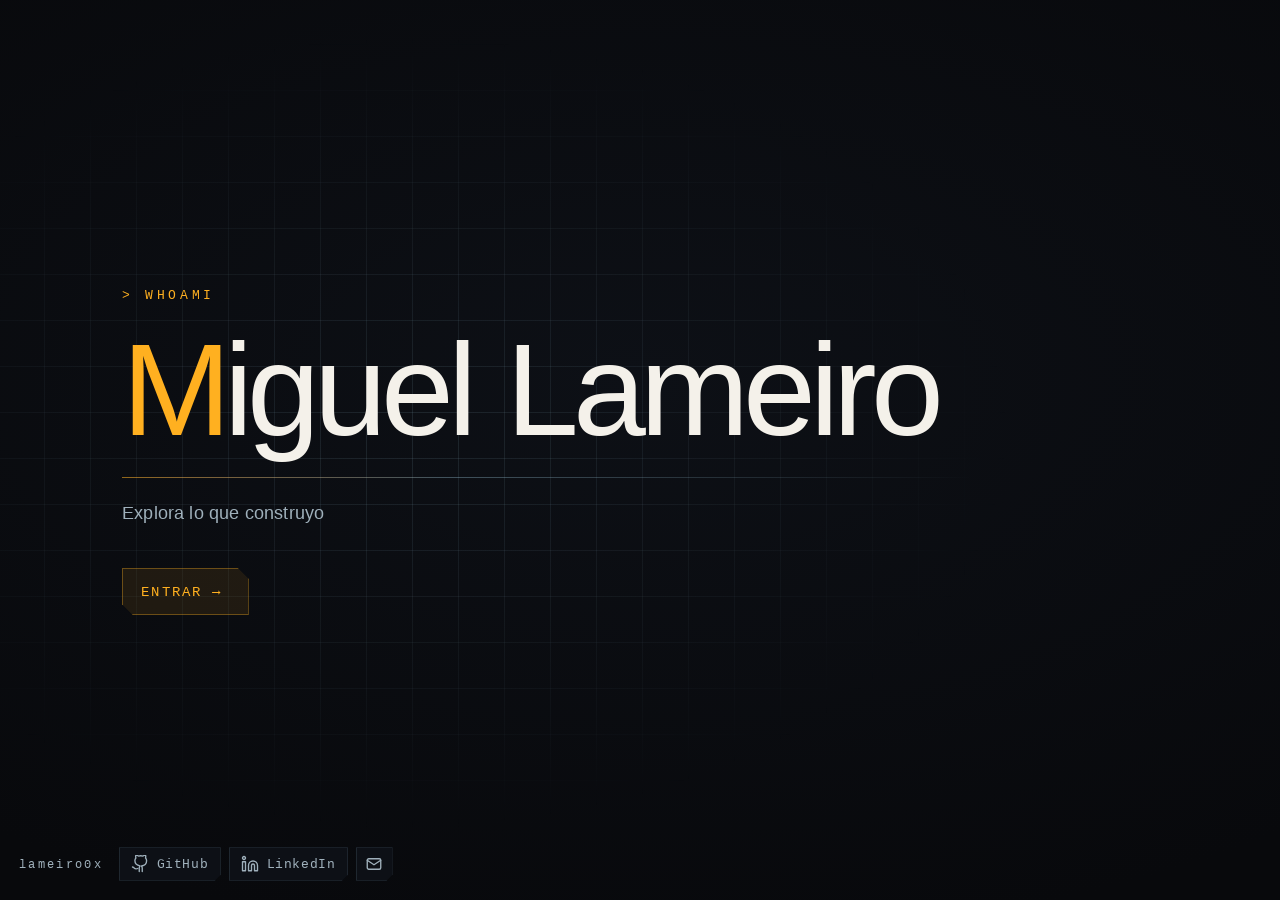
==== commit 89df0d5a: "deploy: hardening and performance pass — self-hosted fonts with measured fallback metrics, CSP with " ====
--- a/index.html
+++ b/index.html
@@ -1,15 +1,33 @@
-<!DOCTYPE html><html lang="es" class="dark"> <head><meta charset="UTF-8"><meta name="viewport" content="width=device-width, initial-scale=1"><meta name="generator" content="Astro v5.17.2"><script>
+<!DOCTYPE html><html lang="es" class="dark"> <head>
+    <meta http-equiv="Content-Security-Policy" content="default-src 'self'; script-src 'self' 'sha256-ZSflDEUUb/+tMH1KSWAJ9Y2zDF38ouS4xAcCxaMW6ME=' 'sha256-IhE3iImhxZtjvHmdpVd7bdOjSfo4Duo3hMm3cfOzQIg=' 'sha256-Ohxqo0I4492OZKjoznmQcbathS8tRhiIpMAOul+ODWc=' 'sha256-AIbPxQNBw7E+y3py9s+URVQq/wYLiIk9n5yr0k3jQRU='; style-src 'self' 'unsafe-inline'; img-src 'self' data:; font-src 'self'; connect-src 'self'; object-src 'none'; base-uri 'self'; form-action 'none'; upgrade-insecure-requests" />
+    <meta http-equiv="X-Content-Type-Options" content="nosniff" />
+    <meta name="referrer" content="strict-origin-when-cross-origin" /><meta charset="UTF-8"><meta name="viewport" content="width=device-width, initial-scale=1"><meta name="generator" content="Astro v5.17.2"><script>
       document.documentElement.classList.add("js");
-    </script><link rel="preconnect" href="https://fonts.googleapis.com"><link rel="preconnect" href="https://fonts.gstatic.com" crossorigin><link rel="preload" as="style" href="https://fonts.googleapis.com/css2?family=JetBrains+Mono:wght@400;500&family=Space+Grotesk:wght@400;500;600;700&display=swap" onload="this.onload=null;this.rel='stylesheet'"><noscript><link rel="stylesheet" href="https://fonts.googleapis.com/css2?family=JetBrains+Mono:wght@400;500&family=Space+Grotesk:wght@400;500;600;700&display=swap"></noscript><link rel="icon" href="/favicon.ico" sizes="any"><link rel="icon" type="image/png" sizes="16x16" href="/favicon16.png"><link rel="icon" type="image/png" sizes="32x32" href="/favicon32.png"><link rel="icon" type="image/png" sizes="48x48" href="/favicon48.png"><link rel="apple-touch-icon" sizes="180x180" href="/favicon180.png"><link rel="icon" type="image/png" sizes="192x192" href="/favicon192.png"><title>Miguel Lameiro Martínez | Cybersecurity Student Portfolio</title><meta name="description" content="Cybersecurity student portfolio featuring security tools, Linux analysis projects, and documentation. Currently seeking a cybersecurity internship."><meta name="robots" content="index, follow"><link rel="canonical" href="https://lameiro0x.com/"><meta name="theme-color" content="#090b10"><meta property="og:title" content="Miguel Lameiro Martínez | Cybersecurity Student Portfolio"><meta property="og:description" content="Cybersecurity student portfolio with security tools, Linux projects, and technical blog."><meta property="og:type" content="website"><meta property="og:url" content="https://lameiro0x.com"><meta property="og:image" content="https://lameiro0x.com/preview.png"><meta property="og:image:width" content="1200"><meta property="og:image:height" content="630"><meta property="og:image:alt" content="Miguel Lameiro Martínez | Cybersecurity Student Portfolio"><meta property="og:site_name" content="lameiro0x"><meta property="og:locale" content="en_US"><meta property="og:locale:alternate" content="es_ES"><meta name="twitter:card" content="summary_large_image"><meta name="twitter:site" content="@lameiro0x"><meta name="twitter:creator" content="@lameiro0x"><meta name="twitter:title" content="Miguel Lameiro Martínez | Cybersecurity Student Portfolio"><meta name="twitter:description" content="Cybersecurity student portfolio with security tools, Linux projects, and technical blog."><meta name="twitter:image" content="https://lameiro0x.com/preview.png"><meta name="twitter:url" content="https://lameiro0x.com"><script type="application/ld+json">{"@context":"https://schema.org","@type":"Person","name":"Miguel Lameiro Martínez","alternateName":"lameiro0x","url":"https://lameiro0x.com","image":"https://lameiro0x.com/fotoAbout.jpeg","sameAs":["https://github.com/lameiro0x","https://www.linkedin.com/in/lameiro0x/","https://blog.lameiro0x.com","https://app.hackthebox.com/public/users/2448328"],"jobTitle":"Cybersecurity Student","email":"mailto:lameiro0x@gmail.com","alumniOf":{"@type":"CollegeOrUniversity","name":"Universidad Rey Juan Carlos (URJC)"},"knowsAbout":["Cybersecurity","Offensive Security","Penetration Testing","Linux","Security Automation","Artificial Intelligence","AI Security","Capture The Flag"]}</script><script type="application/ld+json">{"@context":"https://schema.org","@type":"WebSite","name":"Miguel Lameiro Martínez | Cybersecurity Student Portfolio","alternateName":"lameiro0x","url":"https://lameiro0x.com","inLanguage":["en","es"],"author":{"@type":"Person","name":"Miguel Lameiro Martínez"}}</script><link rel="stylesheet" href="/_astro/index.w38f6vz5.css"></head> <body> <a href="#contenido-principal" class="skip-link" data-i18n="ui.skipLink">Saltar al contenido principal</a> <main id="contenido-principal">   <div class="underlay"> <h1 class="sr-only" data-i18n="graph.a11yTitle">Site content (accessible linear version)</h1> <article class="node-doc" data-node="core" aria-labelledby="doc-core"> <p class="doc-eyebrow" data-i18n="hero.eyebrow">&gt; whoami</p> <h2 id="doc-core" class="doc-title-xl" data-i18n="hero.name">Miguel Lameiro</h2> <p class="doc-role" data-i18n="hero.role">cybersecurity student // en busca de prácticas</p> <p class="doc-status"> <span class="doc-dot" aria-hidden="true"></span> <span data-i18n="hero.available">disponible para prácticas</span> </p> <p class="doc-lead" data-i18n="hero.tagline">
+      // Clickjacking guard. frame-ancestors cannot be delivered in a <meta>, and a
+      // static host cannot set headers, so if this document is framed we hide it and
+      // try to break out. Cross-origin navigation of the top frame throws by design.
+      if (window.top !== window.self) {
+        document.documentElement.style.setProperty("display", "none", "important");
+        try {
+          window.top.location = window.self.location.href;
+        } catch (e) {
+          /* cross-origin parent: staying hidden is the protection */
+        }
+      }
+    </script><!-- Self-hosted fonts: no third-party origin, no render-blocking round trip to
+         Google, no visitor data leaving this domain. Only the two faces needed for
+         first paint are preloaded; the rest arrive with the stylesheet. --><link rel="preload" as="font" type="font/woff2" href="/fonts/space-grotesk-700-latin.woff2" crossorigin><link rel="preload" as="font" type="font/woff2" href="/fonts/jetbrains-mono-400-latin.woff2" crossorigin><link rel="icon" href="/favicon.ico" sizes="any"><link rel="icon" type="image/png" sizes="16x16" href="/favicon16.png"><link rel="icon" type="image/png" sizes="32x32" href="/favicon32.png"><link rel="icon" type="image/png" sizes="48x48" href="/favicon48.png"><link rel="apple-touch-icon" sizes="180x180" href="/favicon180.png"><link rel="icon" type="image/png" sizes="192x192" href="/favicon192.png"><title>Miguel Lameiro Martínez | Cybersecurity Student Portfolio</title><meta name="description" content="Cybersecurity student portfolio featuring security tools, Linux analysis projects, and documentation. Currently seeking a cybersecurity internship."><meta name="robots" content="index, follow"><link rel="canonical" href="https://lameiro0x.com/"><meta name="theme-color" content="#090b10"><meta property="og:title" content="Miguel Lameiro Martínez | Cybersecurity Student Portfolio"><meta property="og:description" content="Cybersecurity student portfolio with security tools, Linux projects, and technical blog."><meta property="og:type" content="website"><meta property="og:url" content="https://lameiro0x.com"><meta property="og:image" content="https://lameiro0x.com/preview.png"><meta property="og:image:width" content="1200"><meta property="og:image:height" content="630"><meta property="og:image:alt" content="Miguel Lameiro Martínez | Cybersecurity Student Portfolio"><meta property="og:site_name" content="lameiro0x"><meta property="og:locale" content="en_US"><meta property="og:locale:alternate" content="es_ES"><meta name="twitter:card" content="summary_large_image"><meta name="twitter:site" content="@lameiro0x"><meta name="twitter:creator" content="@lameiro0x"><meta name="twitter:title" content="Miguel Lameiro Martínez | Cybersecurity Student Portfolio"><meta name="twitter:description" content="Cybersecurity student portfolio with security tools, Linux projects, and technical blog."><meta name="twitter:image" content="https://lameiro0x.com/preview.png"><meta name="twitter:url" content="https://lameiro0x.com"><script type="application/ld+json">{"@context":"https://schema.org","@type":"Person","name":"Miguel Lameiro Martínez","alternateName":"lameiro0x","url":"https://lameiro0x.com","image":"https://lameiro0x.com/fotoAbout.jpeg","sameAs":["https://github.com/lameiro0x","https://www.linkedin.com/in/lameiro0x/","https://blog.lameiro0x.com","https://app.hackthebox.com/public/users/2448328"],"jobTitle":"Cybersecurity Student","email":"mailto:lameiro0x@gmail.com","alumniOf":{"@type":"CollegeOrUniversity","name":"Universidad Rey Juan Carlos (URJC)"},"knowsAbout":["Cybersecurity","Offensive Security","Penetration Testing","Linux","Security Automation","Artificial Intelligence","AI Security","Capture The Flag"]}</script><script type="application/ld+json">{"@context":"https://schema.org","@type":"WebSite","name":"Miguel Lameiro Martínez | Cybersecurity Student Portfolio","alternateName":"lameiro0x","url":"https://lameiro0x.com","inLanguage":["en","es"],"author":{"@type":"Person","name":"Miguel Lameiro Martínez"}}</script><link rel="stylesheet" href="/_astro/index.BsjufOV1.css"></head> <body> <a href="#contenido-principal" class="skip-link" data-i18n="ui.skipLink">Saltar al contenido principal</a> <main id="contenido-principal">   <div class="underlay"> <h1 class="sr-only" data-i18n="graph.a11yTitle">Site content (accessible linear version)</h1> <article class="node-doc" data-node="core" aria-labelledby="doc-core"> <p class="doc-eyebrow" data-i18n="hero.eyebrow">&gt; whoami</p> <h2 id="doc-core" class="doc-title-xl" data-i18n="hero.name">Miguel Lameiro</h2> <p class="doc-role" data-i18n="hero.role">cybersecurity student // en busca de prácticas</p> <p class="doc-status"> <span class="doc-dot" aria-hidden="true"></span> <span data-i18n="hero.available">disponible para prácticas</span> </p> <p class="doc-lead" data-i18n="hero.tagline">
 Seguridad ofensiva, Linux y tooling técnico. Construyo, rompo y documento.
 </p> </article> <article class="node-doc" data-node="who" aria-labelledby="doc-who"> <p class="doc-kicker" data-i18n="v2.about.label">01 - quién soy</p> <h2 id="doc-who" class="doc-title" data-i18n="v2.about.title">
 Estudiante de ciberseguridad, constructor por curiosidad
 </h2> <p data-i18n="v2.about.body1">Soy Miguel Lameiro Martínez, estudiante de Ingeniería Informática en la URJC con foco en ciberseguridad, sistemas y Linux.</p> <p data-i18n="v2.about.body2">Ahora mismo profundizo en seguridad ofensiva y en la intersección entre IA y seguridad, construyendo herramientas y documentando cada paso.</p> <p class="doc-now" data-i18n="v2.about.now">Ahora: ruta de seguridad de IA + laboratorios de pentesting.</p> </article> <article class="node-doc" data-node="bring" aria-labelledby="doc-bring"> <p class="doc-kicker" data-i18n="v2.values.label">02 - qué aporto</p> <h2 id="doc-bring" class="doc-title" data-i18n="v2.values.title">Cómo trabajo</h2> <ul class="doc-values"> <li> <h3 data-i18n="home.contribution.proactive.title">Proactividad</h3> <p data-i18n="home.contribution.proactive.description">Me implico en las tareas desde el inicio y mantengo constancia en cada fase del trabajo.</p> </li><li> <h3 data-i18n="home.contribution.learning.title">Ganas de aprender y mejorar</h3> <p data-i18n="home.contribution.learning.description">Busco feedback, estudio nuevas técnicas y aplico mejoras de forma continua.</p> </li><li> <h3 data-i18n="home.contribution.teamwork.title">Trabajo en equipo</h3> <p data-i18n="home.contribution.teamwork.description">Colaboro con comunicación clara, respeto de contexto y foco en objetivos comunes.</p> </li><li> <h3 data-i18n="home.contribution.curiosity.title">Curiosidad técnica</h3> <p data-i18n="home.contribution.curiosity.description">Exploro tooling, sistemas Linux y laboratorios para entender cómo y por qué funcionan.</p> </li> </ul> </article> <article class="node-doc" data-node="htb" aria-labelledby="doc-htb"> <p class="doc-kicker" data-i18n="v2.htb.label">03 - hito</p> <h2 id="doc-htb" class="doc-title" data-i18n="about.achievement.title">
 HTB Academy Penetration Tester Job Role Path
-</h2> <p data-i18n="about.achievement.description">He completado el Pentester Job Role Path de HTB Academy, una ruta centrada en metodologia, herramientas y practica real de pentesting.</p> <img class="doc-img" src="/htb-penetration-tester-path.jpg" alt="HTB Academy Pentester Job Role Path" loading="lazy" width="1200" height="630"> <p class="doc-provider"> <span data-i18n="about.achievement.verified">Achievement verificado</span> <span aria-hidden="true"> · </span> <span data-i18n="about.achievement.provider">HTB Academy</span> </p> <a class="doc-link" href="https://app.hackthebox.com/public/users/2448328" target="_blank" rel="noopener noreferrer" data-i18n="about.achievement.cta">Ver achievement</a> </article> <article class="node-doc" data-node="projects" aria-labelledby="doc-projects"> <p class="doc-kicker" data-i18n="v2.projects.label">04 - proyectos</p> <h2 id="doc-projects" class="doc-title" data-i18n="v2.projects.title">Cosas que he construido</h2> <p data-i18n="projectsPage.intro">Colección directa de proyectos y repositorios técnicos, con estado y acceso web o repositorio.</p> <ul class="doc-projects"> <li class="doc-proj"> <span class="doc-proj-status" data-i18n="status.in-progress">En progreso</span> <span class="doc-proj-title" data-i18n="projects.titles.blog">Blog técnico de ciberseguridad</span> <span class="doc-proj-desc" data-i18n="projects.descriptions.blog">Publicación técnica continua sobre ciberseguridad, sistemas y prácticas de laboratorio.</span> <a class="doc-proj-link" href="https://blog.lameiro0x.com" target="_blank" rel="noopener noreferrer" data-i18n="common.open"> Abrir </a> </li><li class="doc-proj"> <span class="doc-proj-status" data-i18n="status.in-progress">En progreso</span> <span class="doc-proj-title" data-i18n="projects.titles.ai-security-track">Ruta de especialización en seguridad de IA</span> <span class="doc-proj-desc" data-i18n="projects.descriptions.ai-security-track">Formación en curso sobre seguridad de IA y LLMs, combinando red teaming, OWASP Top 10 para LLM, fundamentos defensivos y gestión de riesgos para desarrollar criterio técnico con enfoque ofensivo y defensivo.</span>  </li><li class="doc-proj"> <span class="doc-proj-status" data-i18n="status.completed">Completado</span> <span class="doc-proj-title" data-i18n="projects.titles.orion">Orion - Plataforma de Operaciones de Ciberseguridad Impulsada por IA</span> <span class="doc-proj-desc" data-i18n="projects.descriptions.orion">Orion es una plataforma de operaciones de ciberseguridad impulsada por IA que integra el ciclo operativo con flujos de trabajo estructurados y un asistente de IA conversacional. Permite análisis asistido por IA, reporting y documentación, seguimiento de cobertura y coordinación operativa bajo un modelo local-first centrado en la privacidad.</span> <a class="doc-proj-link" href="https://orion.lameiro0x.com" target="_blank" rel="noopener noreferrer" data-i18n="common.open"> Abrir </a> </li><li class="doc-proj"> <span class="doc-proj-status" data-i18n="status.maintained">Mantenido</span> <span class="doc-proj-title" data-i18n="projects.titles.safe">Web de herramientas de seguridad</span> <span class="doc-proj-desc" data-i18n="projects.descriptions.safe">Suite web de utilidades para revisión de enlaces y apoyo práctico en seguridad.</span> <a class="doc-proj-link" href="https://safe.lameiro0x.com" target="_blank" rel="noopener noreferrer" data-i18n="common.open"> Abrir </a> </li><li class="doc-proj"> <span class="doc-proj-status" data-i18n="status.completed">Completado</span> <span class="doc-proj-title">pentest-recon-toolkit</span> <span class="doc-proj-desc" data-i18n="projects.descriptions.pentest-recon-toolkit">Herramienta modular en Python para reconocimiento con metodología y reportes claros.</span> <a class="doc-proj-link" href="https://github.com/lameiro0x/pentest-recon-toolkit" target="_blank" rel="noopener noreferrer" data-i18n="common.repo"> Repositorio </a> </li><li class="doc-proj"> <span class="doc-proj-status" data-i18n="status.completed">Completado</span> <span class="doc-proj-title">credential-audit-tool</span> <span class="doc-proj-desc" data-i18n="projects.descriptions.credential-audit-tool">Auditoría de manejo inseguro de credenciales y detección de secretos hardcodeados.</span> <a class="doc-proj-link" href="https://github.com/lameiro0x/credential-audit-tool" target="_blank" rel="noopener noreferrer" data-i18n="common.repo"> Repositorio </a> </li><li class="doc-proj"> <span class="doc-proj-status" data-i18n="status.completed">Completado</span> <span class="doc-proj-title">linux-privesc-analyzer</span> <span class="doc-proj-desc" data-i18n="projects.descriptions.linux-privesc-analyzer">Análisis de misconfiguraciones para identificar riesgos de escalada de privilegios.</span> <a class="doc-proj-link" href="https://github.com/lameiro0x/linux-privesc-analyzer" target="_blank" rel="noopener noreferrer" data-i18n="common.repo"> Repositorio </a> </li><li class="doc-proj"> <span class="doc-proj-status" data-i18n="status.maintained">Mantenido</span> <span class="doc-proj-title" data-i18n="projects.titles.play">Web juego del impostor</span> <span class="doc-proj-desc" data-i18n="projects.descriptions.play">Juego social web tipo impostor con foco en experiencia de usuario y mantenimiento.</span> <a class="doc-proj-link" href="https://play.lameiro0x.com" target="_blank" rel="noopener noreferrer" data-i18n="common.open"> Abrir </a> </li><li class="doc-proj"> <span class="doc-proj-status" data-i18n="status.completed">Completado</span> <span class="doc-proj-title">pentesting-path-htb</span> <span class="doc-proj-desc" data-i18n="projects.descriptions.pentesting-path-htb">Ruta personal de aprendizaje en HTB con notas técnicas y ejercicios guiados.</span> <a class="doc-proj-link" href="https://github.com/lameiro0x/pentesting-path-htb" target="_blank" rel="noopener noreferrer" data-i18n="common.repo"> Repositorio </a> </li><li class="doc-proj"> <span class="doc-proj-status" data-i18n="status.completed">Completado</span> <span class="doc-proj-title">pico-hid-security-lab</span> <span class="doc-proj-desc" data-i18n="projects.descriptions.pico-hid-security-lab">Laboratorio educativo para analizar comportamiento USB HID con enfoque defensivo.</span> <a class="doc-proj-link" href="https://github.com/lameiro0x/pico-hid-security-lab" target="_blank" rel="noopener noreferrer" data-i18n="common.repo"> Repositorio </a> </li><li class="doc-proj"> <span class="doc-proj-status" data-i18n="status.completed">Completado</span> <span class="doc-proj-title">ctf-security-training</span> <span class="doc-proj-desc" data-i18n="projects.descriptions.ctf-security-training">Entrenamiento práctico de CTF con documentación de técnicas y resolución de retos.</span> <a class="doc-proj-link" href="https://github.com/lameiro0x/ctf-security-training" target="_blank" rel="noopener noreferrer" data-i18n="common.repo"> Repositorio </a> </li><li class="doc-proj"> <span class="doc-proj-status" data-i18n="status.completed">Completado</span> <span class="doc-proj-title">bash-scripting-labs-OTW</span> <span class="doc-proj-desc" data-i18n="projects.descriptions.bash-scripting-labs-otw">Prácticas de scripting en Bash sobre Linux y retos de OverTheWire con enfoque incremental.</span> <a class="doc-proj-link" href="https://github.com/lameiro0x/bash-scripting-labs-OTW" target="_blank" rel="noopener noreferrer" data-i18n="common.repo"> Repositorio </a> </li><li class="doc-proj"> <span class="doc-proj-status" data-i18n="status.completed">Completado</span> <span class="doc-proj-title">security-foundations-htb-notes</span> <span class="doc-proj-desc" data-i18n="projects.descriptions.security-foundations-htb-notes">Notas estructuradas y referencias de la ruta HTB InfoSec Foundations.</span> <a class="doc-proj-link" href="https://github.com/lameiro0x/security-foundations-htb-notes" target="_blank" rel="noopener noreferrer" data-i18n="common.repo"> Repositorio </a> </li> </ul> <a class="doc-link" href="https://github.com/lameiro0x" target="_blank" rel="noopener noreferrer" data-i18n="v2.projects.all">Ver todo en GitHub</a> </article> <article class="node-doc" data-node="blog" aria-label="Blog técnico de ciberseguridad"> <p class="doc-kicker doc-mono" data-i18n="status.in-progress"> En progreso </p> <h2 class="doc-title" data-i18n="projects.titles.blog"> Blog técnico de ciberseguridad </h2> <p data-i18n="projects.descriptions.blog">Publicación técnica continua sobre ciberseguridad, sistemas y prácticas de laboratorio.</p> <a class="doc-link" href="https://blog.lameiro0x.com" target="_blank" rel="noopener noreferrer" data-i18n="common.open"> Abrir </a> </article><article class="node-doc" data-node="ai-security-track" aria-label="Ruta de especialización en seguridad de IA"> <p class="doc-kicker doc-mono" data-i18n="status.in-progress"> En progreso </p> <h2 class="doc-title" data-i18n="projects.titles.ai-security-track"> Ruta de especialización en seguridad de IA </h2> <p data-i18n="projects.descriptions.ai-security-track">Formación en curso sobre seguridad de IA y LLMs, combinando red teaming, OWASP Top 10 para LLM, fundamentos defensivos y gestión de riesgos para desarrollar criterio técnico con enfoque ofensivo y defensivo.</p>  </article><article class="node-doc" data-node="orion" aria-label="Orion - Plataforma de Operaciones de Ciberseguridad Impulsada por IA"> <p class="doc-kicker doc-mono" data-i18n="status.completed"> Completado </p> <h2 class="doc-title" data-i18n="projects.titles.orion"> Orion - Plataforma de Operaciones de Ciberseguridad Impulsada por IA </h2> <p data-i18n="projects.descriptions.orion">Orion es una plataforma de operaciones de ciberseguridad impulsada por IA que integra el ciclo operativo con flujos de trabajo estructurados y un asistente de IA conversacional. Permite análisis asistido por IA, reporting y documentación, seguimiento de cobertura y coordinación operativa bajo un modelo local-first centrado en la privacidad.</p> <a class="doc-link" href="https://orion.lameiro0x.com" target="_blank" rel="noopener noreferrer" data-i18n="common.open"> Abrir </a> </article><article class="node-doc" data-node="safe" aria-label="Web de herramientas de seguridad"> <p class="doc-kicker doc-mono" data-i18n="status.maintained"> Mantenido </p> <h2 class="doc-title" data-i18n="projects.titles.safe"> Web de herramientas de seguridad </h2> <p data-i18n="projects.descriptions.safe">Suite web de utilidades para revisión de enlaces y apoyo práctico en seguridad.</p> <a class="doc-link" href="https://safe.lameiro0x.com" target="_blank" rel="noopener noreferrer" data-i18n="common.open"> Abrir </a> </article><article class="node-doc" data-node="pentest-recon-toolkit" aria-label="pentest-recon-toolkit"> <p class="doc-kicker doc-mono" data-i18n="status.completed"> Completado </p> <h2 class="doc-title">pentest-recon-toolkit</h2> <p data-i18n="projects.descriptions.pentest-recon-toolkit">Herramienta modular en Python para reconocimiento con metodología y reportes claros.</p> <a class="doc-link" href="https://github.com/lameiro0x/pentest-recon-toolkit" target="_blank" rel="noopener noreferrer" data-i18n="common.repo"> Repositorio </a> </article><article class="node-doc" data-node="credential-audit-tool" aria-label="credential-audit-tool"> <p class="doc-kicker doc-mono" data-i18n="status.completed"> Completado </p> <h2 class="doc-title">credential-audit-tool</h2> <p data-i18n="projects.descriptions.credential-audit-tool">Auditoría de manejo inseguro de credenciales y detección de secretos hardcodeados.</p> <a class="doc-link" href="https://github.com/lameiro0x/credential-audit-tool" target="_blank" rel="noopener noreferrer" data-i18n="common.repo"> Repositorio </a> </article><article class="node-doc" data-node="linux-privesc-analyzer" aria-label="linux-privesc-analyzer"> <p class="doc-kicker doc-mono" data-i18n="status.completed"> Completado </p> <h2 class="doc-title">linux-privesc-analyzer</h2> <p data-i18n="projects.descriptions.linux-privesc-analyzer">Análisis de misconfiguraciones para identificar riesgos de escalada de privilegios.</p> <a class="doc-link" href="https://github.com/lameiro0x/linux-privesc-analyzer" target="_blank" rel="noopener noreferrer" data-i18n="common.repo"> Repositorio </a> </article><article class="node-doc" data-node="play" aria-label="Web juego del impostor"> <p class="doc-kicker doc-mono" data-i18n="status.maintained"> Mantenido </p> <h2 class="doc-title" data-i18n="projects.titles.play"> Web juego del impostor </h2> <p data-i18n="projects.descriptions.play">Juego social web tipo impostor con foco en experiencia de usuario y mantenimiento.</p> <a class="doc-link" href="https://play.lameiro0x.com" target="_blank" rel="noopener noreferrer" data-i18n="common.open"> Abrir </a> </article><article class="node-doc" data-node="pentesting-path-htb" aria-label="pentesting-path-htb"> <p class="doc-kicker doc-mono" data-i18n="status.completed"> Completado </p> <h2 class="doc-title">pentesting-path-htb</h2> <p data-i18n="projects.descriptions.pentesting-path-htb">Ruta personal de aprendizaje en HTB con notas técnicas y ejercicios guiados.</p> <a class="doc-link" href="https://github.com/lameiro0x/pentesting-path-htb" target="_blank" rel="noopener noreferrer" data-i18n="common.repo"> Repositorio </a> </article><article class="node-doc" data-node="pico-hid-security-lab" aria-label="pico-hid-security-lab"> <p class="doc-kicker doc-mono" data-i18n="status.completed"> Completado </p> <h2 class="doc-title">pico-hid-security-lab</h2> <p data-i18n="projects.descriptions.pico-hid-security-lab">Laboratorio educativo para analizar comportamiento USB HID con enfoque defensivo.</p> <a class="doc-link" href="https://github.com/lameiro0x/pico-hid-security-lab" target="_blank" rel="noopener noreferrer" data-i18n="common.repo"> Repositorio </a> </article><article class="node-doc" data-node="ctf-security-training" aria-label="ctf-security-training"> <p class="doc-kicker doc-mono" data-i18n="status.completed"> Completado </p> <h2 class="doc-title">ctf-security-training</h2> <p data-i18n="projects.descriptions.ctf-security-training">Entrenamiento práctico de CTF con documentación de técnicas y resolución de retos.</p> <a class="doc-link" href="https://github.com/lameiro0x/ctf-security-training" target="_blank" rel="noopener noreferrer" data-i18n="common.repo"> Repositorio </a> </article><article class="node-doc" data-node="bash-scripting-labs-otw" aria-label="bash-scripting-labs-OTW"> <p class="doc-kicker doc-mono" data-i18n="status.completed"> Completado </p> <h2 class="doc-title">bash-scripting-labs-OTW</h2> <p data-i18n="projects.descriptions.bash-scripting-labs-otw">Prácticas de scripting en Bash sobre Linux y retos de OverTheWire con enfoque incremental.</p> <a class="doc-link" href="https://github.com/lameiro0x/bash-scripting-labs-OTW" target="_blank" rel="noopener noreferrer" data-i18n="common.repo"> Repositorio </a> </article><article class="node-doc" data-node="security-foundations-htb-notes" aria-label="security-foundations-htb-notes"> <p class="doc-kicker doc-mono" data-i18n="status.completed"> Completado </p> <h2 class="doc-title">security-foundations-htb-notes</h2> <p data-i18n="projects.descriptions.security-foundations-htb-notes">Notas estructuradas y referencias de la ruta HTB InfoSec Foundations.</p> <a class="doc-link" href="https://github.com/lameiro0x/security-foundations-htb-notes" target="_blank" rel="noopener noreferrer" data-i18n="common.repo"> Repositorio </a> </article> <article class="node-doc" data-node="contact" aria-labelledby="doc-contact"> <p class="doc-kicker" data-i18n="v2.contact.label">05 - contacto</p> <h2 id="doc-contact" class="doc-title" data-i18n="v2.contact.title">Hablemos</h2> <p data-i18n="v2.contact.body">Abierto a prácticas y colaboración técnica.</p> <ul class="doc-links"> <li> <a href="https://github.com/lameiro0x" target="_blank" rel="noopener noreferrer">GitHub</a> <span data-i18n="contact.cards.githubDescription">Código, tooling y labs de seguridad.</span> </li> <li> <a href="https://www.linkedin.com/in/lameiro0x/" target="_blank" rel="noopener noreferrer">LinkedIn</a> <span data-i18n="contact.cards.linkedinDescription">Contacto profesional y colaboración.</span> </li> <li> <a href="mailto:lameiro0x@gmail.com">lameiro0x@gmail.com</a> </li> </ul> <div class="doc-cv"> <a class="doc-link" href="/Miguel_Lameiro_CV_es.pdf" download data-i18n="contact.cv.downloadEs">Descargar CV (ES)</a> <a class="doc-link" href="/Miguel_Lameiro_CV_en.pdf" download data-i18n="contact.cv.downloadEn">Download CV (EN)</a> </div> </article> </div>  <div class="stage" data-stage> <canvas id="constellation" aria-hidden="true"></canvas> <div class="intro" id="intro"> <div class="intro-grid" aria-hidden="true"></div> <div class="intro-inner"> <p class="intro-line intro-eyebrow" data-i18n="intro.eyebrow">&gt; whoami</p> <p class="intro-name" aria-label="Miguel Lameiro"> <span class="intro-word"> <span class="intro-char" aria-hidden="true" style="--d:2.400s">M</span><span class="intro-char" aria-hidden="true" style="--d:2.460s">i</span><span class="intro-char" aria-hidden="true" style="--d:2.520s">g</span><span class="intro-char" aria-hidden="true" style="--d:2.580s">u</span><span class="intro-char" aria-hidden="true" style="--d:2.640s">e</span><span class="intro-char" aria-hidden="true" style="--d:2.700s">l</span> </span><span class="intro-word"> <span class="intro-char" aria-hidden="true" style="--d:2.820s">L</span><span class="intro-char" aria-hidden="true" style="--d:2.880s">a</span><span class="intro-char" aria-hidden="true" style="--d:2.940s">m</span><span class="intro-char" aria-hidden="true" style="--d:3.000s">e</span><span class="intro-char" aria-hidden="true" style="--d:3.060s">i</span><span class="intro-char" aria-hidden="true" style="--d:3.120s">r</span><span class="intro-char" aria-hidden="true" style="--d:3.180s">o</span> </span> </p> <p class="intro-line intro-tagline" data-i18n="intro.tagline">Disfruta de mi universo</p> <button type="button" class="intro-line intro-enter" id="intro-enter" data-i18n="intro.enter">
+</h2> <p data-i18n="about.achievement.description">He completado el Pentester Job Role Path de HTB Academy, una ruta centrada en metodologia, herramientas y practica real de pentesting.</p> <img class="doc-img" src="/htb-penetration-tester-path.jpg" alt="HTB Academy Pentester Job Role Path" loading="lazy" width="1200" height="630"> <p class="doc-provider"> <span data-i18n="about.achievement.verified">Achievement verificado</span> <span aria-hidden="true"> · </span> <span data-i18n="about.achievement.provider">HTB Academy</span> </p> <a class="doc-link" href="https://app.hackthebox.com/public/users/2448328" target="_blank" rel="noopener noreferrer" data-i18n="about.achievement.cta">Ver achievement</a> </article> <article class="node-doc" data-node="projects" aria-labelledby="doc-projects"> <p class="doc-kicker" data-i18n="v2.projects.label">04 - proyectos</p> <h2 id="doc-projects" class="doc-title" data-i18n="v2.projects.title">Cosas que he construido</h2> <p data-i18n="projectsPage.intro">Colección directa de proyectos y repositorios técnicos, con estado y acceso web o repositorio.</p> <div class="doc-activity"> <p class="doc-activity-head">
+Actividad pública reciente en GitHub
+ — 17 repositorios propios </p> <ul class="doc-activity-list"> <li> <a href="https://github.com/lameiro0x/lameiro0x.github.io" rel="noopener noreferrer"> lameiro0x.github.io </a> <span> 1 commit ·  hoy </span> </li><li> <a href="https://github.com/lameiro0x/osint-veil" rel="noopener noreferrer"> osint-veil </a> <span> 1 commit ·  hace 28 d </span> </li> </ul> <p class="doc-activity-foot">Solo actividad pública: la API de GitHub no expone commits de repositorios privados. Actualizado en cada despliegue (2026-07-26).</p> </div> <ul class="doc-projects"> <li class="doc-proj"> <span class="doc-proj-status" data-i18n="status.in-progress">En progreso</span> <span class="doc-proj-title" data-i18n="projects.titles.blog">Blog técnico de ciberseguridad</span> <span class="doc-proj-desc" data-i18n="projects.descriptions.blog">Publicación técnica continua sobre ciberseguridad, sistemas y prácticas de laboratorio.</span> <a class="doc-proj-link" href="https://blog.lameiro0x.com" target="_blank" rel="noopener noreferrer" data-i18n="common.open"> Abrir </a> </li><li class="doc-proj"> <span class="doc-proj-status" data-i18n="status.in-progress">En progreso</span> <span class="doc-proj-title" data-i18n="projects.titles.ai-security-track">Ruta de especialización en seguridad de IA</span> <span class="doc-proj-desc" data-i18n="projects.descriptions.ai-security-track">Formación en curso sobre seguridad de IA y LLMs, combinando red teaming, OWASP Top 10 para LLM, fundamentos defensivos y gestión de riesgos para desarrollar criterio técnico con enfoque ofensivo y defensivo.</span>  </li><li class="doc-proj"> <span class="doc-proj-status" data-i18n="status.completed">Completado</span> <span class="doc-proj-title" data-i18n="projects.titles.orion">Orion - Plataforma de Operaciones de Ciberseguridad Impulsada por IA</span> <span class="doc-proj-desc" data-i18n="projects.descriptions.orion">Orion es una plataforma de operaciones de ciberseguridad impulsada por IA que integra el ciclo operativo con flujos de trabajo estructurados y un asistente de IA conversacional. Permite análisis asistido por IA, reporting y documentación, seguimiento de cobertura y coordinación operativa bajo un modelo local-first centrado en la privacidad.</span> <a class="doc-proj-link" href="https://orion.lameiro0x.com" target="_blank" rel="noopener noreferrer" data-i18n="common.open"> Abrir </a> </li><li class="doc-proj"> <span class="doc-proj-status" data-i18n="status.maintained">Mantenido</span> <span class="doc-proj-title" data-i18n="projects.titles.safe">Web de herramientas de seguridad</span> <span class="doc-proj-desc" data-i18n="projects.descriptions.safe">Suite web de utilidades para revisión de enlaces y apoyo práctico en seguridad.</span> <a class="doc-proj-link" href="https://safe.lameiro0x.com" target="_blank" rel="noopener noreferrer" data-i18n="common.open"> Abrir </a> </li><li class="doc-proj"> <span class="doc-proj-status" data-i18n="status.completed">Completado</span> <span class="doc-proj-title">pentest-recon-toolkit</span> <span class="doc-proj-desc" data-i18n="projects.descriptions.pentest-recon-toolkit">Herramienta modular en Python para reconocimiento con metodología y reportes claros.</span> <a class="doc-proj-link" href="https://github.com/lameiro0x/pentest-recon-toolkit" target="_blank" rel="noopener noreferrer" data-i18n="common.repo"> Repositorio </a> </li><li class="doc-proj"> <span class="doc-proj-status" data-i18n="status.completed">Completado</span> <span class="doc-proj-title">credential-audit-tool</span> <span class="doc-proj-desc" data-i18n="projects.descriptions.credential-audit-tool">Auditoría de manejo inseguro de credenciales y detección de secretos hardcodeados.</span> <a class="doc-proj-link" href="https://github.com/lameiro0x/credential-audit-tool" target="_blank" rel="noopener noreferrer" data-i18n="common.repo"> Repositorio </a> </li><li class="doc-proj"> <span class="doc-proj-status" data-i18n="status.completed">Completado</span> <span class="doc-proj-title">linux-privesc-analyzer</span> <span class="doc-proj-desc" data-i18n="projects.descriptions.linux-privesc-analyzer">Análisis de misconfiguraciones para identificar riesgos de escalada de privilegios.</span> <a class="doc-proj-link" href="https://github.com/lameiro0x/linux-privesc-analyzer" target="_blank" rel="noopener noreferrer" data-i18n="common.repo"> Repositorio </a> </li><li class="doc-proj"> <span class="doc-proj-status" data-i18n="status.maintained">Mantenido</span> <span class="doc-proj-title" data-i18n="projects.titles.play">Web juego del impostor</span> <span class="doc-proj-desc" data-i18n="projects.descriptions.play">Juego social web tipo impostor con foco en experiencia de usuario y mantenimiento.</span> <a class="doc-proj-link" href="https://play.lameiro0x.com" target="_blank" rel="noopener noreferrer" data-i18n="common.open"> Abrir </a> </li><li class="doc-proj"> <span class="doc-proj-status" data-i18n="status.completed">Completado</span> <span class="doc-proj-title">pentesting-path-htb</span> <span class="doc-proj-desc" data-i18n="projects.descriptions.pentesting-path-htb">Ruta personal de aprendizaje en HTB con notas técnicas y ejercicios guiados.</span> <a class="doc-proj-link" href="https://github.com/lameiro0x/pentesting-path-htb" target="_blank" rel="noopener noreferrer" data-i18n="common.repo"> Repositorio </a> </li><li class="doc-proj"> <span class="doc-proj-status" data-i18n="status.completed">Completado</span> <span class="doc-proj-title">pico-hid-security-lab</span> <span class="doc-proj-desc" data-i18n="projects.descriptions.pico-hid-security-lab">Laboratorio educativo para analizar comportamiento USB HID con enfoque defensivo.</span> <a class="doc-proj-link" href="https://github.com/lameiro0x/pico-hid-security-lab" target="_blank" rel="noopener noreferrer" data-i18n="common.repo"> Repositorio </a> </li><li class="doc-proj"> <span class="doc-proj-status" data-i18n="status.completed">Completado</span> <span class="doc-proj-title">ctf-security-training</span> <span class="doc-proj-desc" data-i18n="projects.descriptions.ctf-security-training">Entrenamiento práctico de CTF con documentación de técnicas y resolución de retos.</span> <a class="doc-proj-link" href="https://github.com/lameiro0x/ctf-security-training" target="_blank" rel="noopener noreferrer" data-i18n="common.repo"> Repositorio </a> </li><li class="doc-proj"> <span class="doc-proj-status" data-i18n="status.completed">Completado</span> <span class="doc-proj-title">bash-scripting-labs-OTW</span> <span class="doc-proj-desc" data-i18n="projects.descriptions.bash-scripting-labs-otw">Prácticas de scripting en Bash sobre Linux y retos de OverTheWire con enfoque incremental.</span> <a class="doc-proj-link" href="https://github.com/lameiro0x/bash-scripting-labs-OTW" target="_blank" rel="noopener noreferrer" data-i18n="common.repo"> Repositorio </a> </li><li class="doc-proj"> <span class="doc-proj-status" data-i18n="status.completed">Completado</span> <span class="doc-proj-title">security-foundations-htb-notes</span> <span class="doc-proj-desc" data-i18n="projects.descriptions.security-foundations-htb-notes">Notas estructuradas y referencias de la ruta HTB InfoSec Foundations.</span> <a class="doc-proj-link" href="https://github.com/lameiro0x/security-foundations-htb-notes" target="_blank" rel="noopener noreferrer" data-i18n="common.repo"> Repositorio </a> </li> </ul> <a class="doc-link" href="https://github.com/lameiro0x" target="_blank" rel="noopener noreferrer" data-i18n="v2.projects.all">Ver todo en GitHub</a> </article> <article class="node-doc" data-node="blog" aria-label="Blog técnico de ciberseguridad"> <p class="doc-kicker doc-mono" data-i18n="status.in-progress"> En progreso </p> <h2 class="doc-title" data-i18n="projects.titles.blog"> Blog técnico de ciberseguridad </h2> <p data-i18n="projects.descriptions.blog">Publicación técnica continua sobre ciberseguridad, sistemas y prácticas de laboratorio.</p> <a class="doc-link" href="https://blog.lameiro0x.com" target="_blank" rel="noopener noreferrer" data-i18n="common.open"> Abrir </a> </article><article class="node-doc" data-node="ai-security-track" aria-label="Ruta de especialización en seguridad de IA"> <p class="doc-kicker doc-mono" data-i18n="status.in-progress"> En progreso </p> <h2 class="doc-title" data-i18n="projects.titles.ai-security-track"> Ruta de especialización en seguridad de IA </h2> <p data-i18n="projects.descriptions.ai-security-track">Formación en curso sobre seguridad de IA y LLMs, combinando red teaming, OWASP Top 10 para LLM, fundamentos defensivos y gestión de riesgos para desarrollar criterio técnico con enfoque ofensivo y defensivo.</p>  </article><article class="node-doc" data-node="orion" aria-label="Orion - Plataforma de Operaciones de Ciberseguridad Impulsada por IA"> <p class="doc-kicker doc-mono" data-i18n="status.completed"> Completado </p> <h2 class="doc-title" data-i18n="projects.titles.orion"> Orion - Plataforma de Operaciones de Ciberseguridad Impulsada por IA </h2> <p data-i18n="projects.descriptions.orion">Orion es una plataforma de operaciones de ciberseguridad impulsada por IA que integra el ciclo operativo con flujos de trabajo estructurados y un asistente de IA conversacional. Permite análisis asistido por IA, reporting y documentación, seguimiento de cobertura y coordinación operativa bajo un modelo local-first centrado en la privacidad.</p> <a class="doc-link" href="https://orion.lameiro0x.com" target="_blank" rel="noopener noreferrer" data-i18n="common.open"> Abrir </a> </article><article class="node-doc" data-node="safe" aria-label="Web de herramientas de seguridad"> <p class="doc-kicker doc-mono" data-i18n="status.maintained"> Mantenido </p> <h2 class="doc-title" data-i18n="projects.titles.safe"> Web de herramientas de seguridad </h2> <p data-i18n="projects.descriptions.safe">Suite web de utilidades para revisión de enlaces y apoyo práctico en seguridad.</p> <a class="doc-link" href="https://safe.lameiro0x.com" target="_blank" rel="noopener noreferrer" data-i18n="common.open"> Abrir </a> </article><article class="node-doc" data-node="pentest-recon-toolkit" aria-label="pentest-recon-toolkit"> <p class="doc-kicker doc-mono" data-i18n="status.completed"> Completado </p> <h2 class="doc-title">pentest-recon-toolkit</h2> <p data-i18n="projects.descriptions.pentest-recon-toolkit">Herramienta modular en Python para reconocimiento con metodología y reportes claros.</p> <a class="doc-link" href="https://github.com/lameiro0x/pentest-recon-toolkit" target="_blank" rel="noopener noreferrer" data-i18n="common.repo"> Repositorio </a> </article><article class="node-doc" data-node="credential-audit-tool" aria-label="credential-audit-tool"> <p class="doc-kicker doc-mono" data-i18n="status.completed"> Completado </p> <h2 class="doc-title">credential-audit-tool</h2> <p data-i18n="projects.descriptions.credential-audit-tool">Auditoría de manejo inseguro de credenciales y detección de secretos hardcodeados.</p> <a class="doc-link" href="https://github.com/lameiro0x/credential-audit-tool" target="_blank" rel="noopener noreferrer" data-i18n="common.repo"> Repositorio </a> </article><article class="node-doc" data-node="linux-privesc-analyzer" aria-label="linux-privesc-analyzer"> <p class="doc-kicker doc-mono" data-i18n="status.completed"> Completado </p> <h2 class="doc-title">linux-privesc-analyzer</h2> <p data-i18n="projects.descriptions.linux-privesc-analyzer">Análisis de misconfiguraciones para identificar riesgos de escalada de privilegios.</p> <a class="doc-link" href="https://github.com/lameiro0x/linux-privesc-analyzer" target="_blank" rel="noopener noreferrer" data-i18n="common.repo"> Repositorio </a> </article><article class="node-doc" data-node="play" aria-label="Web juego del impostor"> <p class="doc-kicker doc-mono" data-i18n="status.maintained"> Mantenido </p> <h2 class="doc-title" data-i18n="projects.titles.play"> Web juego del impostor </h2> <p data-i18n="projects.descriptions.play">Juego social web tipo impostor con foco en experiencia de usuario y mantenimiento.</p> <a class="doc-link" href="https://play.lameiro0x.com" target="_blank" rel="noopener noreferrer" data-i18n="common.open"> Abrir </a> </article><article class="node-doc" data-node="pentesting-path-htb" aria-label="pentesting-path-htb"> <p class="doc-kicker doc-mono" data-i18n="status.completed"> Completado </p> <h2 class="doc-title">pentesting-path-htb</h2> <p data-i18n="projects.descriptions.pentesting-path-htb">Ruta personal de aprendizaje en HTB con notas técnicas y ejercicios guiados.</p> <a class="doc-link" href="https://github.com/lameiro0x/pentesting-path-htb" target="_blank" rel="noopener noreferrer" data-i18n="common.repo"> Repositorio </a> </article><article class="node-doc" data-node="pico-hid-security-lab" aria-label="pico-hid-security-lab"> <p class="doc-kicker doc-mono" data-i18n="status.completed"> Completado </p> <h2 class="doc-title">pico-hid-security-lab</h2> <p data-i18n="projects.descriptions.pico-hid-security-lab">Laboratorio educativo para analizar comportamiento USB HID con enfoque defensivo.</p> <a class="doc-link" href="https://github.com/lameiro0x/pico-hid-security-lab" target="_blank" rel="noopener noreferrer" data-i18n="common.repo"> Repositorio </a> </article><article class="node-doc" data-node="ctf-security-training" aria-label="ctf-security-training"> <p class="doc-kicker doc-mono" data-i18n="status.completed"> Completado </p> <h2 class="doc-title">ctf-security-training</h2> <p data-i18n="projects.descriptions.ctf-security-training">Entrenamiento práctico de CTF con documentación de técnicas y resolución de retos.</p> <a class="doc-link" href="https://github.com/lameiro0x/ctf-security-training" target="_blank" rel="noopener noreferrer" data-i18n="common.repo"> Repositorio </a> </article><article class="node-doc" data-node="bash-scripting-labs-otw" aria-label="bash-scripting-labs-OTW"> <p class="doc-kicker doc-mono" data-i18n="status.completed"> Completado </p> <h2 class="doc-title">bash-scripting-labs-OTW</h2> <p data-i18n="projects.descriptions.bash-scripting-labs-otw">Prácticas de scripting en Bash sobre Linux y retos de OverTheWire con enfoque incremental.</p> <a class="doc-link" href="https://github.com/lameiro0x/bash-scripting-labs-OTW" target="_blank" rel="noopener noreferrer" data-i18n="common.repo"> Repositorio </a> </article><article class="node-doc" data-node="security-foundations-htb-notes" aria-label="security-foundations-htb-notes"> <p class="doc-kicker doc-mono" data-i18n="status.completed"> Completado </p> <h2 class="doc-title">security-foundations-htb-notes</h2> <p data-i18n="projects.descriptions.security-foundations-htb-notes">Notas estructuradas y referencias de la ruta HTB InfoSec Foundations.</p> <a class="doc-link" href="https://github.com/lameiro0x/security-foundations-htb-notes" target="_blank" rel="noopener noreferrer" data-i18n="common.repo"> Repositorio </a> </article> <article class="node-doc" data-node="contact" aria-labelledby="doc-contact"> <p class="doc-kicker" data-i18n="v2.contact.label">05 - contacto</p> <h2 id="doc-contact" class="doc-title" data-i18n="v2.contact.title">Hablemos</h2> <p data-i18n="v2.contact.body">Abierto a prácticas y colaboración técnica.</p> <ul class="doc-links"> <li> <a href="https://github.com/lameiro0x" target="_blank" rel="noopener noreferrer">GitHub</a> <span data-i18n="contact.cards.githubDescription">Código, tooling y labs de seguridad.</span> </li> <li> <a href="https://www.linkedin.com/in/lameiro0x/" target="_blank" rel="noopener noreferrer">LinkedIn</a> <span data-i18n="contact.cards.linkedinDescription">Contacto profesional y colaboración.</span> </li> <li> <a href="mailto:lameiro0x@gmail.com">lameiro0x@gmail.com</a> </li> </ul> <div class="doc-cv"> <a class="doc-link" href="/Miguel_Lameiro_CV_es.pdf" download data-i18n="contact.cv.downloadEs">Descargar CV (ES)</a> <a class="doc-link" href="/Miguel_Lameiro_CV_en.pdf" download data-i18n="contact.cv.downloadEn">Download CV (EN)</a> </div> </article> </div>  <div class="stage" data-stage> <canvas id="constellation" aria-hidden="true"></canvas> <div class="intro" id="intro"> <div class="intro-grid" aria-hidden="true"></div> <div class="intro-inner"> <p class="intro-line intro-eyebrow" data-i18n="intro.eyebrow">&gt; whoami</p> <p class="intro-name" aria-label="Miguel Lameiro"> <span class="intro-word"> <span class="intro-char" aria-hidden="true" style="--d:2.400s">M</span><span class="intro-char" aria-hidden="true" style="--d:2.460s">i</span><span class="intro-char" aria-hidden="true" style="--d:2.520s">g</span><span class="intro-char" aria-hidden="true" style="--d:2.580s">u</span><span class="intro-char" aria-hidden="true" style="--d:2.640s">e</span><span class="intro-char" aria-hidden="true" style="--d:2.700s">l</span> </span><span class="intro-word"> <span class="intro-char" aria-hidden="true" style="--d:2.820s">L</span><span class="intro-char" aria-hidden="true" style="--d:2.880s">a</span><span class="intro-char" aria-hidden="true" style="--d:2.940s">m</span><span class="intro-char" aria-hidden="true" style="--d:3.000s">e</span><span class="intro-char" aria-hidden="true" style="--d:3.060s">i</span><span class="intro-char" aria-hidden="true" style="--d:3.120s">r</span><span class="intro-char" aria-hidden="true" style="--d:3.180s">o</span> </span> </p> <p class="intro-line intro-tagline" data-i18n="intro.tagline">Disfruta de mi universo</p> <button type="button" class="intro-line intro-enter" id="intro-enter" data-i18n="intro.enter">
 Entrar
 </button> </div> </div> <div class="identity-hud" aria-hidden="true"> <p class="hud-eyebrow" data-i18n="hero.eyebrow">&gt; whoami</p> <p class="hud-name" data-i18n="hero.name">Miguel Lameiro</p> <p class="hud-role" data-i18n="hero.role">cybersecurity student // en busca de prácticas</p> <p class="hud-bio" data-i18n="hero.tagline">
 Seguridad ofensiva, Linux y tooling técnico. Construyo, rompo y documento.
-</p> <ul class="hud-tags"> <li>offensive security</li> <li>Linux</li> <li>AI security</li> <li>pentesting</li> <li>CTF</li> </ul> <p class="hud-status"> <span class="doc-dot"></span> <span data-i18n="hero.available">disponible para prácticas</span> </p> </div> <div class="hovercard" id="hovercard" hidden aria-hidden="true"> <span class="hc-cat" id="hc-cat"></span> <span class="hc-title" id="hc-title"></span> <span class="hc-blurb" id="hc-blurb"></span> <span class="hc-status" id="hc-status"></span> </div> <div class="stage-lang" role="group" aria-label="Language selector"> <button type="button" data-lang-option="es" aria-pressed="false">ES</button> <span aria-hidden="true">/</span> <button type="button" data-lang-option="en" aria-pressed="false">EN</button> </div> <p class="stage-hint" data-i18n="graph.hint">arrastra para mover · rueda para zoom · click en un nodo</p> <button type="button" class="cluster-back" id="cluster-back" hidden data-i18n="graph.back">
+</p> <ul class="hud-tags"> <li>offensive security</li> <li>Linux</li> <li>AI security</li> <li>pentesting</li> <li>CTF</li> </ul> <p class="hud-status"> <span class="doc-dot"></span> <span data-i18n="hero.available">disponible para prácticas</span> </p> </div> <div class="hovercard" id="hovercard" hidden aria-hidden="true"> <span class="hc-cat" id="hc-cat"></span> <span class="hc-title" id="hc-title"></span> <span class="hc-blurb" id="hc-blurb"></span> <span class="hc-status" id="hc-status"></span> </div> <div class="stage-lang" role="group" aria-label="Language selector"> <button type="button" data-lang-option="es" aria-pressed="false">ES</button> <span aria-hidden="true">/</span> <button type="button" data-lang-option="en" aria-pressed="false">EN</button> </div> <aside class="gh-strip" aria-hidden="true"> <p class="gh-head"> <span>ACTIVIDAD PÚBLICA</span> <span class="gh-stats"> 17 repos · 3 ★ </span> </p> <ol class="gh-log"> <li> <span class="gh-when">hoy</span> <span class="gh-repo">lameiro0x.github.io</span> <span class="gh-what"> 1 commit </span> </li><li> <span class="gh-when">hace 28 d</span> <span class="gh-repo">osint-veil</span> <span class="gh-what"> 1 commit </span> </li> </ol> <p class="gh-foot">github.com/lameiro0x · 2026-07-26</p> </aside> <p class="stage-hint" data-i18n="graph.hint">arrastra para mover · rueda para zoom · click en un nodo</p> <button type="button" class="cluster-back" id="cluster-back" hidden data-i18n="graph.back">
 Volver al mapa
-</button> <div class="reader" id="reader" hidden> <div class="reader-backdrop" data-reader-dismiss aria-hidden="true"></div> <article class="reader-card" role="dialog" aria-modal="true" aria-label="Node content"> <span class="reader-corner reader-corner--tr" aria-hidden="true"></span> <span class="reader-corner reader-corner--bl" aria-hidden="true"></span> <button type="button" class="reader-close" aria-label="Cerrar" data-i18n-aria-label="graph.close"> <span class="reader-close__x" aria-hidden="true"></span> </button> <div class="reader-body" id="reader-body"></div> </article> </div> </div> <script type="application/json" id="graph-data">{"nodes":[{"id":"core","type":"core","label":{"es":"Miguel Lameiro","en":"Miguel Lameiro"},"blurb":{"es":"estudiante de ciberseguridad","en":"cybersecurity student"},"cat":"identity","r":58,"tags":["offensive security","Linux","AI security","pentesting","CTF","tooling"]},{"id":"who","type":"section","label":{"es":"Quién soy","en":"Who I am"},"blurb":{"es":"URJC · sistemas · Linux","en":"URJC · systems · Linux"},"cat":"identity","r":36},{"id":"bring","type":"section","label":{"es":"Qué aporto","en":"What I bring"},"blurb":{"es":"proactivo · aprende · equipo","en":"proactive · learner · team"},"cat":"identity","r":36},{"id":"htb","type":"section","label":{"es":"Hito HTB","en":"HTB Milestone"},"blurb":{"es":"Pentester Path ✓","en":"Pentester Path ✓"},"cat":"security","r":36},{"id":"projects","type":"section","label":{"es":"Proyectos","en":"Projects"},"blurb":{"es":"13 proyectos · explora","en":"13 projects · explore"},"cat":"hub","r":42},{"id":"contact","type":"section","label":{"es":"Contacto","en":"Contact"},"blurb":{"es":"GitHub · LinkedIn · CV","en":"GitHub · LinkedIn · CV"},"cat":"contact","r":36},{"id":"blog","type":"project","label":{"es":"Blog","en":"Blog"},"blurb":{"es":"write-ups y notas técnicas","en":"write-ups & tech notes"},"cat":"web","r":30,"featured":true,"url":"https://blog.lameiro0x.com","kind":"live","status":"in-progress"},{"id":"ai-security-track","type":"project","label":{"es":"AI Security","en":"AI Security"},"blurb":{"es":"red team LLM · OWASP LLM","en":"LLM red team · OWASP LLM"},"cat":"ai","r":30,"featured":true,"kind":"track","status":"in-progress"},{"id":"orion","type":"project","label":{"es":"Orion","en":"Orion"},"blurb":{"es":"plataforma SecOps con IA","en":"AI-driven SecOps platform"},"cat":"ai","r":30,"featured":true,"url":"https://orion.lameiro0x.com","kind":"live","status":"completed"},{"id":"safe","type":"project","label":{"es":"Safe","en":"Safe"},"blurb":{"es":"revisión de enlaces y riesgos","en":"link & risk checker"},"cat":"web","r":30,"featured":true,"url":"https://safe.lameiro0x.com","kind":"live","status":"maintained"},{"id":"pentest-recon-toolkit","type":"project","label":{"es":"recon-toolkit","en":"recon-toolkit"},"blurb":{"es":"recon modular en Python","en":"modular Python recon"},"cat":"security","r":21,"featured":false,"url":"https://github.com/lameiro0x/pentest-recon-toolkit","kind":"repo","status":"completed"},{"id":"credential-audit-tool","type":"project","label":{"es":"credential-audit","en":"credential-audit"},"blurb":{"es":"detecta secretos y credenciales","en":"secret & credential audit"},"cat":"security","r":21,"featured":false,"url":"https://github.com/lameiro0x/credential-audit-tool","kind":"repo","status":"completed"},{"id":"linux-privesc-analyzer","type":"project","label":{"es":"privesc-analyzer","en":"privesc-analyzer"},"blurb":{"es":"escalada de privilegios Linux","en":"Linux privesc analysis"},"cat":"security","r":21,"featured":false,"url":"https://github.com/lameiro0x/linux-privesc-analyzer","kind":"repo","status":"completed"},{"id":"play","type":"project","label":{"es":"Impostor","en":"Impostor"},"blurb":{"es":"juego social del impostor","en":"social impostor game"},"cat":"web","r":30,"featured":true,"url":"https://play.lameiro0x.com","kind":"live","status":"maintained"},{"id":"pentesting-path-htb","type":"project","label":{"es":"pentesting-path","en":"pentesting-path"},"blurb":{"es":"ruta HTB con notas","en":"HTB path & notes"},"cat":"security","r":21,"featured":false,"url":"https://github.com/lameiro0x/pentesting-path-htb","kind":"repo","status":"completed"},{"id":"pico-hid-security-lab","type":"project","label":{"es":"pico-hid-lab","en":"pico-hid-lab"},"blurb":{"es":"USB HID / keystroke injection","en":"USB HID / keystroke injection"},"cat":"security","r":21,"featured":false,"url":"https://github.com/lameiro0x/pico-hid-security-lab","kind":"repo","status":"completed"},{"id":"ctf-security-training","type":"project","label":{"es":"ctf-training","en":"ctf-training"},"blurb":{"es":"retos CTF documentados","en":"documented CTF challenges"},"cat":"security","r":21,"featured":false,"url":"https://github.com/lameiro0x/ctf-security-training","kind":"repo","status":"completed"},{"id":"bash-scripting-labs-otw","type":"project","label":{"es":"bash-labs-OTW","en":"bash-labs-OTW"},"blurb":{"es":"Bash + OverTheWire","en":"Bash + OverTheWire"},"cat":"security","r":21,"featured":false,"url":"https://github.com/lameiro0x/bash-scripting-labs-OTW","kind":"repo","status":"completed"},{"id":"security-foundations-htb-notes","type":"project","label":{"es":"infosec-foundations","en":"infosec-foundations"},"blurb":{"es":"fundamentos InfoSec HTB","en":"HTB InfoSec foundations"},"cat":"security","r":21,"featured":false,"url":"https://github.com/lameiro0x/security-foundations-htb-notes","kind":"repo","status":"completed"}],"links":[{"source":"core","target":"who"},{"source":"core","target":"bring"},{"source":"core","target":"htb"},{"source":"core","target":"projects"},{"source":"core","target":"contact"},{"source":"projects","target":"blog"},{"source":"projects","target":"ai-security-track"},{"source":"projects","target":"orion"},{"source":"projects","target":"safe"},{"source":"projects","target":"pentest-recon-toolkit"},{"source":"projects","target":"credential-audit-tool"},{"source":"projects","target":"linux-privesc-analyzer"},{"source":"projects","target":"play"},{"source":"projects","target":"pentesting-path-htb"},{"source":"projects","target":"pico-hid-security-lab"},{"source":"projects","target":"ctf-security-training"},{"source":"projects","target":"bash-scripting-labs-otw"},{"source":"projects","target":"security-foundations-htb-notes"}]}</script> <script type="module" src="/_astro/index.astro_astro_type_script_index_0_lang.Del5pDyj.js"></script>  </main> <footer class="site-footer"> <span class="site-footer__brand">lameiro0x</span> <span class="site-footer__copy" data-i18n="footer.copyright">© 2026 lameiro0x.</span> <div class="site-footer__socials"> <a class="social-chip social-chip--github" href="https://github.com/lameiro0x" target="_blank" rel="noopener noreferrer" aria-label="GitHub" title="GitHub"> <svg viewBox="0 0 24 24" class="social-chip__icon" aria-hidden="true" fill="none" stroke="currentColor" stroke-width="1.8" stroke-linecap="round" stroke-linejoin="round"><path d="M15 22v-4a5 5 0 0 0-1-3.3c3.3-.4 6.8-1.6 6.8-7A5.4 5.4 0 0 0 19.4 4c.1-.4.6-1.8 0-3.8 0 0-1.1-.3-3.4 1.2a12.1 12.1 0 0 0-6.1 0C7.6-.1 6.5.2 6.5.2 5.9 2.2 6.4 3.6 6.5 4A5.4 5.4 0 0 0 5.2 7.4c0 5.4 3.5 6.6 6.8 7A5 5 0 0 0 11 18v4"></path><path d="M9 18c-4.5 2-5-2-7-2"></path></svg> <span class="social-chip__label">GitHub</span> </a><a class="social-chip social-chip--linkedin" href="https://www.linkedin.com/in/lameiro0x/" target="_blank" rel="noopener noreferrer" aria-label="LinkedIn" title="LinkedIn"> <svg viewBox="0 0 24 24" class="social-chip__icon" aria-hidden="true" fill="none" stroke="currentColor" stroke-width="1.8" stroke-linecap="round" stroke-linejoin="round"><path d="M16 8a6 6 0 0 1 6 6v7h-4v-7a2 2 0 1 0-4 0v7h-4v-7a6 6 0 0 1 6-6Z"></path><rect x="2" y="9" width="4" height="12"></rect><circle cx="4" cy="4" r="2"></circle></svg> <span class="social-chip__label">LinkedIn</span> </a><a class="social-chip social-chip--mail" href="mailto:lameiro0x@gmail.com" aria-label="Email" title="Email"> <svg viewBox="0 0 24 24" class="social-chip__icon" aria-hidden="true" fill="none" stroke="currentColor" stroke-width="1.8" stroke-linecap="round" stroke-linejoin="round"><rect x="3" y="5" width="18" height="14" rx="2"></rect><path d="m3 7 9 6 9-6"></path></svg>  </a> </div> </footer> <script type="module" src="/_astro/BaseLayout.astro_astro_type_script_index_0_lang.OSsMxppW.js"></script> </body> </html>+</button> <div class="reader" id="reader" hidden> <div class="reader-backdrop" data-reader-dismiss aria-hidden="true"></div> <article class="reader-card" role="dialog" aria-modal="true" aria-label="Node content"> <span class="reader-corner reader-corner--tr" aria-hidden="true"></span> <span class="reader-corner reader-corner--bl" aria-hidden="true"></span> <button type="button" class="reader-close" aria-label="Cerrar" data-i18n-aria-label="graph.close"> <span class="reader-close__x" aria-hidden="true"></span> </button> <div class="reader-body" id="reader-body"></div> </article> </div> </div> <script type="application/json" id="graph-data">{"nodes":[{"id":"core","type":"core","label":{"es":"Miguel Lameiro","en":"Miguel Lameiro"},"blurb":{"es":"estudiante de ciberseguridad","en":"cybersecurity student"},"cat":"identity","r":58,"tags":["offensive security","Linux","AI security","pentesting","CTF","tooling"]},{"id":"who","type":"section","label":{"es":"Quién soy","en":"Who I am"},"blurb":{"es":"URJC · sistemas · Linux","en":"URJC · systems · Linux"},"cat":"identity","r":36},{"id":"bring","type":"section","label":{"es":"Qué aporto","en":"What I bring"},"blurb":{"es":"proactivo · aprende · equipo","en":"proactive · learner · team"},"cat":"identity","r":36},{"id":"htb","type":"section","label":{"es":"Hito HTB","en":"HTB Milestone"},"blurb":{"es":"Pentester Path ✓","en":"Pentester Path ✓"},"cat":"security","r":36},{"id":"projects","type":"section","label":{"es":"Proyectos","en":"Projects"},"blurb":{"es":"13 proyectos · explora","en":"13 projects · explore"},"cat":"hub","r":42},{"id":"contact","type":"section","label":{"es":"Contacto","en":"Contact"},"blurb":{"es":"GitHub · LinkedIn · CV","en":"GitHub · LinkedIn · CV"},"cat":"contact","r":36},{"id":"blog","type":"project","label":{"es":"Blog","en":"Blog"},"blurb":{"es":"write-ups y notas técnicas","en":"write-ups & tech notes"},"cat":"web","r":30,"featured":true,"url":"https://blog.lameiro0x.com","kind":"live","status":"in-progress"},{"id":"ai-security-track","type":"project","label":{"es":"AI Security","en":"AI Security"},"blurb":{"es":"red team LLM · OWASP LLM","en":"LLM red team · OWASP LLM"},"cat":"ai","r":30,"featured":true,"kind":"track","status":"in-progress"},{"id":"orion","type":"project","label":{"es":"Orion","en":"Orion"},"blurb":{"es":"plataforma SecOps con IA","en":"AI-driven SecOps platform"},"cat":"ai","r":30,"featured":true,"url":"https://orion.lameiro0x.com","kind":"live","status":"completed"},{"id":"safe","type":"project","label":{"es":"Safe","en":"Safe"},"blurb":{"es":"revisión de enlaces y riesgos","en":"link & risk checker"},"cat":"web","r":30,"featured":true,"url":"https://safe.lameiro0x.com","kind":"live","status":"maintained"},{"id":"pentest-recon-toolkit","type":"project","label":{"es":"recon-toolkit","en":"recon-toolkit"},"blurb":{"es":"recon modular en Python","en":"modular Python recon"},"cat":"security","r":21,"featured":false,"url":"https://github.com/lameiro0x/pentest-recon-toolkit","kind":"repo","status":"completed"},{"id":"credential-audit-tool","type":"project","label":{"es":"credential-audit","en":"credential-audit"},"blurb":{"es":"detecta secretos y credenciales","en":"secret & credential audit"},"cat":"security","r":21,"featured":false,"url":"https://github.com/lameiro0x/credential-audit-tool","kind":"repo","status":"completed"},{"id":"linux-privesc-analyzer","type":"project","label":{"es":"privesc-analyzer","en":"privesc-analyzer"},"blurb":{"es":"escalada de privilegios Linux","en":"Linux privesc analysis"},"cat":"security","r":21,"featured":false,"url":"https://github.com/lameiro0x/linux-privesc-analyzer","kind":"repo","status":"completed"},{"id":"play","type":"project","label":{"es":"Impostor","en":"Impostor"},"blurb":{"es":"juego social del impostor","en":"social impostor game"},"cat":"web","r":30,"featured":true,"url":"https://play.lameiro0x.com","kind":"live","status":"maintained"},{"id":"pentesting-path-htb","type":"project","label":{"es":"pentesting-path","en":"pentesting-path"},"blurb":{"es":"ruta HTB con notas","en":"HTB path & notes"},"cat":"security","r":21,"featured":false,"url":"https://github.com/lameiro0x/pentesting-path-htb","kind":"repo","status":"completed"},{"id":"pico-hid-security-lab","type":"project","label":{"es":"pico-hid-lab","en":"pico-hid-lab"},"blurb":{"es":"USB HID / keystroke injection","en":"USB HID / keystroke injection"},"cat":"security","r":21,"featured":false,"url":"https://github.com/lameiro0x/pico-hid-security-lab","kind":"repo","status":"completed"},{"id":"ctf-security-training","type":"project","label":{"es":"ctf-training","en":"ctf-training"},"blurb":{"es":"retos CTF documentados","en":"documented CTF challenges"},"cat":"security","r":21,"featured":false,"url":"https://github.com/lameiro0x/ctf-security-training","kind":"repo","status":"completed"},{"id":"bash-scripting-labs-otw","type":"project","label":{"es":"bash-labs-OTW","en":"bash-labs-OTW"},"blurb":{"es":"Bash + OverTheWire","en":"Bash + OverTheWire"},"cat":"security","r":21,"featured":false,"url":"https://github.com/lameiro0x/bash-scripting-labs-OTW","kind":"repo","status":"completed"},{"id":"security-foundations-htb-notes","type":"project","label":{"es":"infosec-foundations","en":"infosec-foundations"},"blurb":{"es":"fundamentos InfoSec HTB","en":"HTB InfoSec foundations"},"cat":"security","r":21,"featured":false,"url":"https://github.com/lameiro0x/security-foundations-htb-notes","kind":"repo","status":"completed"}],"links":[{"source":"core","target":"who"},{"source":"core","target":"bring"},{"source":"core","target":"htb"},{"source":"core","target":"projects"},{"source":"core","target":"contact"},{"source":"projects","target":"blog"},{"source":"projects","target":"ai-security-track"},{"source":"projects","target":"orion"},{"source":"projects","target":"safe"},{"source":"projects","target":"pentest-recon-toolkit"},{"source":"projects","target":"credential-audit-tool"},{"source":"projects","target":"linux-privesc-analyzer"},{"source":"projects","target":"play"},{"source":"projects","target":"pentesting-path-htb"},{"source":"projects","target":"pico-hid-security-lab"},{"source":"projects","target":"ctf-security-training"},{"source":"projects","target":"bash-scripting-labs-otw"},{"source":"projects","target":"security-foundations-htb-notes"}]}</script> <script type="module" src="/_astro/index.astro_astro_type_script_index_0_lang.H2b4fooC.js"></script>  </main> <footer class="site-footer"> <span class="site-footer__brand">lameiro0x</span> <span class="site-footer__copy" data-i18n="footer.copyright">© 2026 lameiro0x.</span> <div class="site-footer__socials"> <a class="social-chip social-chip--github" href="https://github.com/lameiro0x" target="_blank" rel="noopener noreferrer" aria-label="GitHub" title="GitHub"> <svg viewBox="0 0 24 24" class="social-chip__icon" aria-hidden="true" fill="none" stroke="currentColor" stroke-width="1.8" stroke-linecap="round" stroke-linejoin="round"><path d="M15 22v-4a5 5 0 0 0-1-3.3c3.3-.4 6.8-1.6 6.8-7A5.4 5.4 0 0 0 19.4 4c.1-.4.6-1.8 0-3.8 0 0-1.1-.3-3.4 1.2a12.1 12.1 0 0 0-6.1 0C7.6-.1 6.5.2 6.5.2 5.9 2.2 6.4 3.6 6.5 4A5.4 5.4 0 0 0 5.2 7.4c0 5.4 3.5 6.6 6.8 7A5 5 0 0 0 11 18v4"></path><path d="M9 18c-4.5 2-5-2-7-2"></path></svg> <span class="social-chip__label">GitHub</span> </a><a class="social-chip social-chip--linkedin" href="https://www.linkedin.com/in/lameiro0x/" target="_blank" rel="noopener noreferrer" aria-label="LinkedIn" title="LinkedIn"> <svg viewBox="0 0 24 24" class="social-chip__icon" aria-hidden="true" fill="none" stroke="currentColor" stroke-width="1.8" stroke-linecap="round" stroke-linejoin="round"><path d="M16 8a6 6 0 0 1 6 6v7h-4v-7a2 2 0 1 0-4 0v7h-4v-7a6 6 0 0 1 6-6Z"></path><rect x="2" y="9" width="4" height="12"></rect><circle cx="4" cy="4" r="2"></circle></svg> <span class="social-chip__label">LinkedIn</span> </a><a class="social-chip social-chip--mail" href="mailto:lameiro0x@gmail.com" aria-label="Email" title="Email"> <svg viewBox="0 0 24 24" class="social-chip__icon" aria-hidden="true" fill="none" stroke="currentColor" stroke-width="1.8" stroke-linecap="round" stroke-linejoin="round"><rect x="3" y="5" width="18" height="14" rx="2"></rect><path d="m3 7 9 6 9-6"></path></svg>  </a> </div> </footer> <script type="module" src="/_astro/BaseLayout.astro_astro_type_script_index_0_lang.OSsMxppW.js"></script> </body> </html>
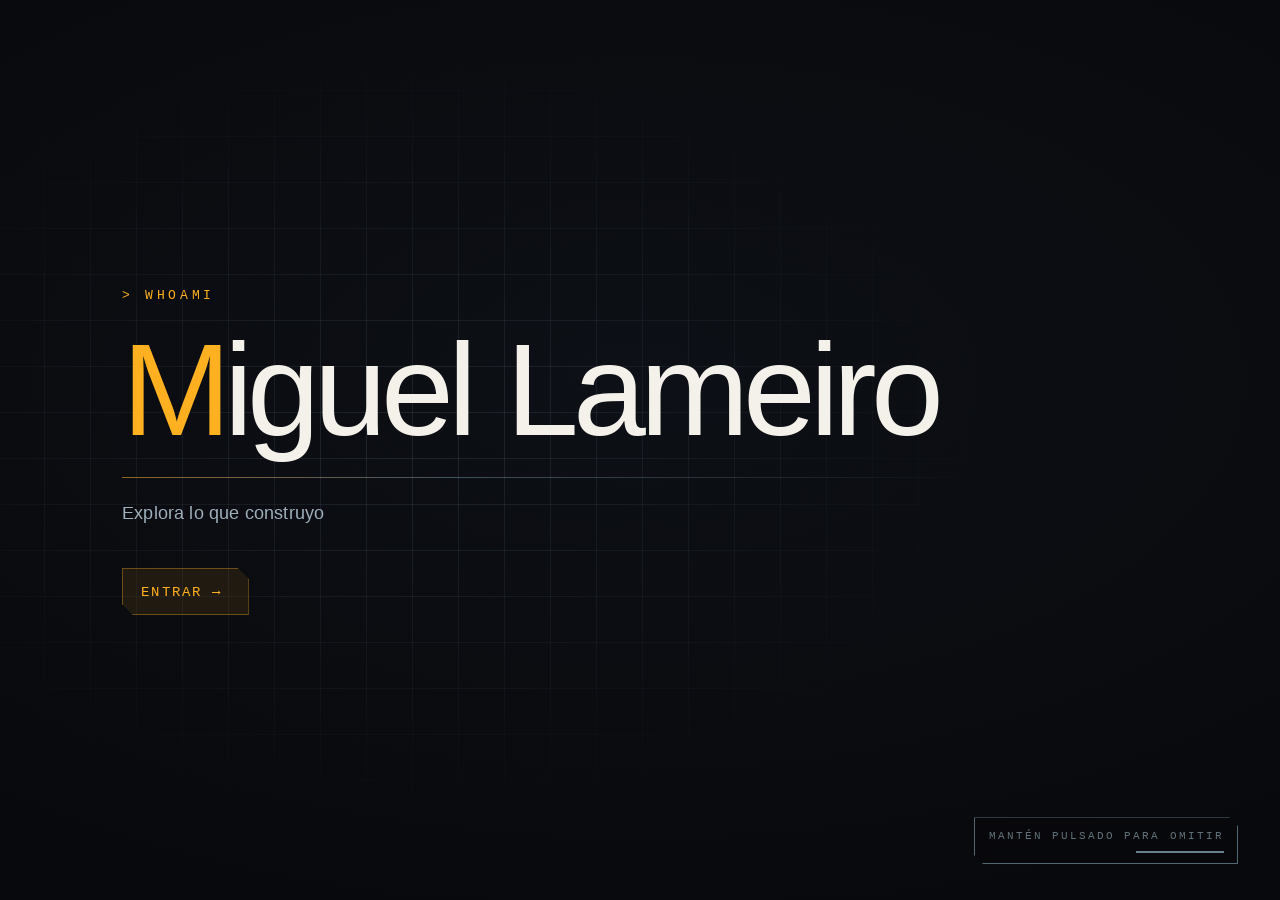
==== commit ae21c18f: "deploy: mobile interaction fixes and the held-press intro gate A tap no longer closes the sheet it j" ====
--- a/index.html
+++ b/index.html
@@ -16,7 +16,7 @@
       }
     </script><!-- Self-hosted fonts: no third-party origin, no render-blocking round trip to
          Google, no visitor data leaving this domain. Only the two faces needed for
-         first paint are preloaded; the rest arrive with the stylesheet. --><link rel="preload" as="font" type="font/woff2" href="/fonts/space-grotesk-700-latin.woff2" crossorigin><link rel="preload" as="font" type="font/woff2" href="/fonts/jetbrains-mono-400-latin.woff2" crossorigin><link rel="icon" href="/favicon.ico" sizes="any"><link rel="icon" type="image/png" sizes="16x16" href="/favicon16.png"><link rel="icon" type="image/png" sizes="32x32" href="/favicon32.png"><link rel="icon" type="image/png" sizes="48x48" href="/favicon48.png"><link rel="apple-touch-icon" sizes="180x180" href="/favicon180.png"><link rel="icon" type="image/png" sizes="192x192" href="/favicon192.png"><title>Miguel Lameiro Martínez | Cybersecurity Student Portfolio</title><meta name="description" content="Cybersecurity student portfolio featuring security tools, Linux analysis projects, and documentation. Currently seeking a cybersecurity internship."><meta name="robots" content="index, follow"><link rel="canonical" href="https://lameiro0x.com/"><meta name="theme-color" content="#090b10"><meta property="og:title" content="Miguel Lameiro Martínez | Cybersecurity Student Portfolio"><meta property="og:description" content="Cybersecurity student portfolio with security tools, Linux projects, and technical blog."><meta property="og:type" content="website"><meta property="og:url" content="https://lameiro0x.com"><meta property="og:image" content="https://lameiro0x.com/preview.png"><meta property="og:image:width" content="1200"><meta property="og:image:height" content="630"><meta property="og:image:alt" content="Miguel Lameiro Martínez | Cybersecurity Student Portfolio"><meta property="og:site_name" content="lameiro0x"><meta property="og:locale" content="en_US"><meta property="og:locale:alternate" content="es_ES"><meta name="twitter:card" content="summary_large_image"><meta name="twitter:site" content="@lameiro0x"><meta name="twitter:creator" content="@lameiro0x"><meta name="twitter:title" content="Miguel Lameiro Martínez | Cybersecurity Student Portfolio"><meta name="twitter:description" content="Cybersecurity student portfolio with security tools, Linux projects, and technical blog."><meta name="twitter:image" content="https://lameiro0x.com/preview.png"><meta name="twitter:url" content="https://lameiro0x.com"><script type="application/ld+json">{"@context":"https://schema.org","@type":"Person","name":"Miguel Lameiro Martínez","alternateName":"lameiro0x","url":"https://lameiro0x.com","image":"https://lameiro0x.com/fotoAbout.jpeg","sameAs":["https://github.com/lameiro0x","https://www.linkedin.com/in/lameiro0x/","https://blog.lameiro0x.com","https://app.hackthebox.com/public/users/2448328"],"jobTitle":"Cybersecurity Student","email":"mailto:lameiro0x@gmail.com","alumniOf":{"@type":"CollegeOrUniversity","name":"Universidad Rey Juan Carlos (URJC)"},"knowsAbout":["Cybersecurity","Offensive Security","Penetration Testing","Linux","Security Automation","Artificial Intelligence","AI Security","Capture The Flag"]}</script><script type="application/ld+json">{"@context":"https://schema.org","@type":"WebSite","name":"Miguel Lameiro Martínez | Cybersecurity Student Portfolio","alternateName":"lameiro0x","url":"https://lameiro0x.com","inLanguage":["en","es"],"author":{"@type":"Person","name":"Miguel Lameiro Martínez"}}</script><link rel="stylesheet" href="/_astro/index.BsjufOV1.css"></head> <body> <a href="#contenido-principal" class="skip-link" data-i18n="ui.skipLink">Saltar al contenido principal</a> <main id="contenido-principal">   <div class="underlay"> <h1 class="sr-only" data-i18n="graph.a11yTitle">Site content (accessible linear version)</h1> <article class="node-doc" data-node="core" aria-labelledby="doc-core"> <p class="doc-eyebrow" data-i18n="hero.eyebrow">&gt; whoami</p> <h2 id="doc-core" class="doc-title-xl" data-i18n="hero.name">Miguel Lameiro</h2> <p class="doc-role" data-i18n="hero.role">cybersecurity student // en busca de prácticas</p> <p class="doc-status"> <span class="doc-dot" aria-hidden="true"></span> <span data-i18n="hero.available">disponible para prácticas</span> </p> <p class="doc-lead" data-i18n="hero.tagline">
+         first paint are preloaded; the rest arrive with the stylesheet. --><link rel="preload" as="font" type="font/woff2" href="/fonts/space-grotesk-700-latin.woff2" crossorigin><link rel="preload" as="font" type="font/woff2" href="/fonts/jetbrains-mono-400-latin.woff2" crossorigin><link rel="icon" href="/favicon.ico" sizes="any"><link rel="icon" type="image/png" sizes="16x16" href="/favicon16.png"><link rel="icon" type="image/png" sizes="32x32" href="/favicon32.png"><link rel="icon" type="image/png" sizes="48x48" href="/favicon48.png"><link rel="apple-touch-icon" sizes="180x180" href="/favicon180.png"><link rel="icon" type="image/png" sizes="192x192" href="/favicon192.png"><title>Miguel Lameiro Martínez | Cybersecurity Student Portfolio</title><meta name="description" content="Cybersecurity student portfolio featuring security tools, Linux analysis projects, and documentation. Currently seeking a cybersecurity internship."><meta name="robots" content="index, follow"><link rel="canonical" href="https://lameiro0x.com/"><meta name="theme-color" content="#090b10"><meta property="og:title" content="Miguel Lameiro Martínez | Cybersecurity Student Portfolio"><meta property="og:description" content="Cybersecurity student portfolio with security tools, Linux projects, and technical blog."><meta property="og:type" content="website"><meta property="og:url" content="https://lameiro0x.com"><meta property="og:image" content="https://lameiro0x.com/preview.png"><meta property="og:image:width" content="1200"><meta property="og:image:height" content="630"><meta property="og:image:alt" content="Miguel Lameiro Martínez | Cybersecurity Student Portfolio"><meta property="og:site_name" content="lameiro0x"><meta property="og:locale" content="en_US"><meta property="og:locale:alternate" content="es_ES"><meta name="twitter:card" content="summary_large_image"><meta name="twitter:site" content="@lameiro0x"><meta name="twitter:creator" content="@lameiro0x"><meta name="twitter:title" content="Miguel Lameiro Martínez | Cybersecurity Student Portfolio"><meta name="twitter:description" content="Cybersecurity student portfolio with security tools, Linux projects, and technical blog."><meta name="twitter:image" content="https://lameiro0x.com/preview.png"><meta name="twitter:url" content="https://lameiro0x.com"><script type="application/ld+json">{"@context":"https://schema.org","@type":"Person","name":"Miguel Lameiro Martínez","alternateName":"lameiro0x","url":"https://lameiro0x.com","image":"https://lameiro0x.com/fotoAbout.jpeg","sameAs":["https://github.com/lameiro0x","https://www.linkedin.com/in/lameiro0x/","https://blog.lameiro0x.com","https://app.hackthebox.com/public/users/2448328"],"jobTitle":"Cybersecurity Student","email":"mailto:lameiro0x@gmail.com","alumniOf":{"@type":"CollegeOrUniversity","name":"Universidad Rey Juan Carlos (URJC)"},"knowsAbout":["Cybersecurity","Offensive Security","Penetration Testing","Linux","Security Automation","Artificial Intelligence","AI Security","Capture The Flag"]}</script><script type="application/ld+json">{"@context":"https://schema.org","@type":"WebSite","name":"Miguel Lameiro Martínez | Cybersecurity Student Portfolio","alternateName":"lameiro0x","url":"https://lameiro0x.com","inLanguage":["en","es"],"author":{"@type":"Person","name":"Miguel Lameiro Martínez"}}</script><link rel="stylesheet" href="/_astro/index.Dnm9g4tE.css"></head> <body> <a href="#contenido-principal" class="skip-link" data-i18n="ui.skipLink">Saltar al contenido principal</a> <main id="contenido-principal">   <div class="underlay"> <h1 class="sr-only" data-i18n="graph.a11yTitle">Site content (accessible linear version)</h1> <article class="node-doc" data-node="core" aria-labelledby="doc-core"> <p class="doc-eyebrow" data-i18n="hero.eyebrow">&gt; whoami</p> <h2 id="doc-core" class="doc-title-xl" data-i18n="hero.name">Miguel Lameiro</h2> <p class="doc-role" data-i18n="hero.role">cybersecurity student // en busca de prácticas</p> <p class="doc-status"> <span class="doc-dot" aria-hidden="true"></span> <span data-i18n="hero.available">disponible para prácticas</span> </p> <p class="doc-lead" data-i18n="hero.tagline">
 Seguridad ofensiva, Linux y tooling técnico. Construyo, rompo y documento.
 </p> </article> <article class="node-doc" data-node="who" aria-labelledby="doc-who"> <p class="doc-kicker" data-i18n="v2.about.label">01 - quién soy</p> <h2 id="doc-who" class="doc-title" data-i18n="v2.about.title">
 Estudiante de ciberseguridad, constructor por curiosidad
@@ -24,10 +24,11 @@
 HTB Academy Penetration Tester Job Role Path
 </h2> <p data-i18n="about.achievement.description">He completado el Pentester Job Role Path de HTB Academy, una ruta centrada en metodologia, herramientas y practica real de pentesting.</p> <img class="doc-img" src="/htb-penetration-tester-path.jpg" alt="HTB Academy Pentester Job Role Path" loading="lazy" width="1200" height="630"> <p class="doc-provider"> <span data-i18n="about.achievement.verified">Achievement verificado</span> <span aria-hidden="true"> · </span> <span data-i18n="about.achievement.provider">HTB Academy</span> </p> <a class="doc-link" href="https://app.hackthebox.com/public/users/2448328" target="_blank" rel="noopener noreferrer" data-i18n="about.achievement.cta">Ver achievement</a> </article> <article class="node-doc" data-node="projects" aria-labelledby="doc-projects"> <p class="doc-kicker" data-i18n="v2.projects.label">04 - proyectos</p> <h2 id="doc-projects" class="doc-title" data-i18n="v2.projects.title">Cosas que he construido</h2> <p data-i18n="projectsPage.intro">Colección directa de proyectos y repositorios técnicos, con estado y acceso web o repositorio.</p> <div class="doc-activity"> <p class="doc-activity-head">
 Actividad pública reciente en GitHub
- — 17 repositorios propios </p> <ul class="doc-activity-list"> <li> <a href="https://github.com/lameiro0x/lameiro0x.github.io" rel="noopener noreferrer"> lameiro0x.github.io </a> <span> 1 commit ·  hoy </span> </li><li> <a href="https://github.com/lameiro0x/osint-veil" rel="noopener noreferrer"> osint-veil </a> <span> 1 commit ·  hace 28 d </span> </li> </ul> <p class="doc-activity-foot">Solo actividad pública: la API de GitHub no expone commits de repositorios privados. Actualizado en cada despliegue (2026-07-26).</p> </div> <ul class="doc-projects"> <li class="doc-proj"> <span class="doc-proj-status" data-i18n="status.in-progress">En progreso</span> <span class="doc-proj-title" data-i18n="projects.titles.blog">Blog técnico de ciberseguridad</span> <span class="doc-proj-desc" data-i18n="projects.descriptions.blog">Publicación técnica continua sobre ciberseguridad, sistemas y prácticas de laboratorio.</span> <a class="doc-proj-link" href="https://blog.lameiro0x.com" target="_blank" rel="noopener noreferrer" data-i18n="common.open"> Abrir </a> </li><li class="doc-proj"> <span class="doc-proj-status" data-i18n="status.in-progress">En progreso</span> <span class="doc-proj-title" data-i18n="projects.titles.ai-security-track">Ruta de especialización en seguridad de IA</span> <span class="doc-proj-desc" data-i18n="projects.descriptions.ai-security-track">Formación en curso sobre seguridad de IA y LLMs, combinando red teaming, OWASP Top 10 para LLM, fundamentos defensivos y gestión de riesgos para desarrollar criterio técnico con enfoque ofensivo y defensivo.</span>  </li><li class="doc-proj"> <span class="doc-proj-status" data-i18n="status.completed">Completado</span> <span class="doc-proj-title" data-i18n="projects.titles.orion">Orion - Plataforma de Operaciones de Ciberseguridad Impulsada por IA</span> <span class="doc-proj-desc" data-i18n="projects.descriptions.orion">Orion es una plataforma de operaciones de ciberseguridad impulsada por IA que integra el ciclo operativo con flujos de trabajo estructurados y un asistente de IA conversacional. Permite análisis asistido por IA, reporting y documentación, seguimiento de cobertura y coordinación operativa bajo un modelo local-first centrado en la privacidad.</span> <a class="doc-proj-link" href="https://orion.lameiro0x.com" target="_blank" rel="noopener noreferrer" data-i18n="common.open"> Abrir </a> </li><li class="doc-proj"> <span class="doc-proj-status" data-i18n="status.maintained">Mantenido</span> <span class="doc-proj-title" data-i18n="projects.titles.safe">Web de herramientas de seguridad</span> <span class="doc-proj-desc" data-i18n="projects.descriptions.safe">Suite web de utilidades para revisión de enlaces y apoyo práctico en seguridad.</span> <a class="doc-proj-link" href="https://safe.lameiro0x.com" target="_blank" rel="noopener noreferrer" data-i18n="common.open"> Abrir </a> </li><li class="doc-proj"> <span class="doc-proj-status" data-i18n="status.completed">Completado</span> <span class="doc-proj-title">pentest-recon-toolkit</span> <span class="doc-proj-desc" data-i18n="projects.descriptions.pentest-recon-toolkit">Herramienta modular en Python para reconocimiento con metodología y reportes claros.</span> <a class="doc-proj-link" href="https://github.com/lameiro0x/pentest-recon-toolkit" target="_blank" rel="noopener noreferrer" data-i18n="common.repo"> Repositorio </a> </li><li class="doc-proj"> <span class="doc-proj-status" data-i18n="status.completed">Completado</span> <span class="doc-proj-title">credential-audit-tool</span> <span class="doc-proj-desc" data-i18n="projects.descriptions.credential-audit-tool">Auditoría de manejo inseguro de credenciales y detección de secretos hardcodeados.</span> <a class="doc-proj-link" href="https://github.com/lameiro0x/credential-audit-tool" target="_blank" rel="noopener noreferrer" data-i18n="common.repo"> Repositorio </a> </li><li class="doc-proj"> <span class="doc-proj-status" data-i18n="status.completed">Completado</span> <span class="doc-proj-title">linux-privesc-analyzer</span> <span class="doc-proj-desc" data-i18n="projects.descriptions.linux-privesc-analyzer">Análisis de misconfiguraciones para identificar riesgos de escalada de privilegios.</span> <a class="doc-proj-link" href="https://github.com/lameiro0x/linux-privesc-analyzer" target="_blank" rel="noopener noreferrer" data-i18n="common.repo"> Repositorio </a> </li><li class="doc-proj"> <span class="doc-proj-status" data-i18n="status.maintained">Mantenido</span> <span class="doc-proj-title" data-i18n="projects.titles.play">Web juego del impostor</span> <span class="doc-proj-desc" data-i18n="projects.descriptions.play">Juego social web tipo impostor con foco en experiencia de usuario y mantenimiento.</span> <a class="doc-proj-link" href="https://play.lameiro0x.com" target="_blank" rel="noopener noreferrer" data-i18n="common.open"> Abrir </a> </li><li class="doc-proj"> <span class="doc-proj-status" data-i18n="status.completed">Completado</span> <span class="doc-proj-title">pentesting-path-htb</span> <span class="doc-proj-desc" data-i18n="projects.descriptions.pentesting-path-htb">Ruta personal de aprendizaje en HTB con notas técnicas y ejercicios guiados.</span> <a class="doc-proj-link" href="https://github.com/lameiro0x/pentesting-path-htb" target="_blank" rel="noopener noreferrer" data-i18n="common.repo"> Repositorio </a> </li><li class="doc-proj"> <span class="doc-proj-status" data-i18n="status.completed">Completado</span> <span class="doc-proj-title">pico-hid-security-lab</span> <span class="doc-proj-desc" data-i18n="projects.descriptions.pico-hid-security-lab">Laboratorio educativo para analizar comportamiento USB HID con enfoque defensivo.</span> <a class="doc-proj-link" href="https://github.com/lameiro0x/pico-hid-security-lab" target="_blank" rel="noopener noreferrer" data-i18n="common.repo"> Repositorio </a> </li><li class="doc-proj"> <span class="doc-proj-status" data-i18n="status.completed">Completado</span> <span class="doc-proj-title">ctf-security-training</span> <span class="doc-proj-desc" data-i18n="projects.descriptions.ctf-security-training">Entrenamiento práctico de CTF con documentación de técnicas y resolución de retos.</span> <a class="doc-proj-link" href="https://github.com/lameiro0x/ctf-security-training" target="_blank" rel="noopener noreferrer" data-i18n="common.repo"> Repositorio </a> </li><li class="doc-proj"> <span class="doc-proj-status" data-i18n="status.completed">Completado</span> <span class="doc-proj-title">bash-scripting-labs-OTW</span> <span class="doc-proj-desc" data-i18n="projects.descriptions.bash-scripting-labs-otw">Prácticas de scripting en Bash sobre Linux y retos de OverTheWire con enfoque incremental.</span> <a class="doc-proj-link" href="https://github.com/lameiro0x/bash-scripting-labs-OTW" target="_blank" rel="noopener noreferrer" data-i18n="common.repo"> Repositorio </a> </li><li class="doc-proj"> <span class="doc-proj-status" data-i18n="status.completed">Completado</span> <span class="doc-proj-title">security-foundations-htb-notes</span> <span class="doc-proj-desc" data-i18n="projects.descriptions.security-foundations-htb-notes">Notas estructuradas y referencias de la ruta HTB InfoSec Foundations.</span> <a class="doc-proj-link" href="https://github.com/lameiro0x/security-foundations-htb-notes" target="_blank" rel="noopener noreferrer" data-i18n="common.repo"> Repositorio </a> </li> </ul> <a class="doc-link" href="https://github.com/lameiro0x" target="_blank" rel="noopener noreferrer" data-i18n="v2.projects.all">Ver todo en GitHub</a> </article> <article class="node-doc" data-node="blog" aria-label="Blog técnico de ciberseguridad"> <p class="doc-kicker doc-mono" data-i18n="status.in-progress"> En progreso </p> <h2 class="doc-title" data-i18n="projects.titles.blog"> Blog técnico de ciberseguridad </h2> <p data-i18n="projects.descriptions.blog">Publicación técnica continua sobre ciberseguridad, sistemas y prácticas de laboratorio.</p> <a class="doc-link" href="https://blog.lameiro0x.com" target="_blank" rel="noopener noreferrer" data-i18n="common.open"> Abrir </a> </article><article class="node-doc" data-node="ai-security-track" aria-label="Ruta de especialización en seguridad de IA"> <p class="doc-kicker doc-mono" data-i18n="status.in-progress"> En progreso </p> <h2 class="doc-title" data-i18n="projects.titles.ai-security-track"> Ruta de especialización en seguridad de IA </h2> <p data-i18n="projects.descriptions.ai-security-track">Formación en curso sobre seguridad de IA y LLMs, combinando red teaming, OWASP Top 10 para LLM, fundamentos defensivos y gestión de riesgos para desarrollar criterio técnico con enfoque ofensivo y defensivo.</p>  </article><article class="node-doc" data-node="orion" aria-label="Orion - Plataforma de Operaciones de Ciberseguridad Impulsada por IA"> <p class="doc-kicker doc-mono" data-i18n="status.completed"> Completado </p> <h2 class="doc-title" data-i18n="projects.titles.orion"> Orion - Plataforma de Operaciones de Ciberseguridad Impulsada por IA </h2> <p data-i18n="projects.descriptions.orion">Orion es una plataforma de operaciones de ciberseguridad impulsada por IA que integra el ciclo operativo con flujos de trabajo estructurados y un asistente de IA conversacional. Permite análisis asistido por IA, reporting y documentación, seguimiento de cobertura y coordinación operativa bajo un modelo local-first centrado en la privacidad.</p> <a class="doc-link" href="https://orion.lameiro0x.com" target="_blank" rel="noopener noreferrer" data-i18n="common.open"> Abrir </a> </article><article class="node-doc" data-node="safe" aria-label="Web de herramientas de seguridad"> <p class="doc-kicker doc-mono" data-i18n="status.maintained"> Mantenido </p> <h2 class="doc-title" data-i18n="projects.titles.safe"> Web de herramientas de seguridad </h2> <p data-i18n="projects.descriptions.safe">Suite web de utilidades para revisión de enlaces y apoyo práctico en seguridad.</p> <a class="doc-link" href="https://safe.lameiro0x.com" target="_blank" rel="noopener noreferrer" data-i18n="common.open"> Abrir </a> </article><article class="node-doc" data-node="pentest-recon-toolkit" aria-label="pentest-recon-toolkit"> <p class="doc-kicker doc-mono" data-i18n="status.completed"> Completado </p> <h2 class="doc-title">pentest-recon-toolkit</h2> <p data-i18n="projects.descriptions.pentest-recon-toolkit">Herramienta modular en Python para reconocimiento con metodología y reportes claros.</p> <a class="doc-link" href="https://github.com/lameiro0x/pentest-recon-toolkit" target="_blank" rel="noopener noreferrer" data-i18n="common.repo"> Repositorio </a> </article><article class="node-doc" data-node="credential-audit-tool" aria-label="credential-audit-tool"> <p class="doc-kicker doc-mono" data-i18n="status.completed"> Completado </p> <h2 class="doc-title">credential-audit-tool</h2> <p data-i18n="projects.descriptions.credential-audit-tool">Auditoría de manejo inseguro de credenciales y detección de secretos hardcodeados.</p> <a class="doc-link" href="https://github.com/lameiro0x/credential-audit-tool" target="_blank" rel="noopener noreferrer" data-i18n="common.repo"> Repositorio </a> </article><article class="node-doc" data-node="linux-privesc-analyzer" aria-label="linux-privesc-analyzer"> <p class="doc-kicker doc-mono" data-i18n="status.completed"> Completado </p> <h2 class="doc-title">linux-privesc-analyzer</h2> <p data-i18n="projects.descriptions.linux-privesc-analyzer">Análisis de misconfiguraciones para identificar riesgos de escalada de privilegios.</p> <a class="doc-link" href="https://github.com/lameiro0x/linux-privesc-analyzer" target="_blank" rel="noopener noreferrer" data-i18n="common.repo"> Repositorio </a> </article><article class="node-doc" data-node="play" aria-label="Web juego del impostor"> <p class="doc-kicker doc-mono" data-i18n="status.maintained"> Mantenido </p> <h2 class="doc-title" data-i18n="projects.titles.play"> Web juego del impostor </h2> <p data-i18n="projects.descriptions.play">Juego social web tipo impostor con foco en experiencia de usuario y mantenimiento.</p> <a class="doc-link" href="https://play.lameiro0x.com" target="_blank" rel="noopener noreferrer" data-i18n="common.open"> Abrir </a> </article><article class="node-doc" data-node="pentesting-path-htb" aria-label="pentesting-path-htb"> <p class="doc-kicker doc-mono" data-i18n="status.completed"> Completado </p> <h2 class="doc-title">pentesting-path-htb</h2> <p data-i18n="projects.descriptions.pentesting-path-htb">Ruta personal de aprendizaje en HTB con notas técnicas y ejercicios guiados.</p> <a class="doc-link" href="https://github.com/lameiro0x/pentesting-path-htb" target="_blank" rel="noopener noreferrer" data-i18n="common.repo"> Repositorio </a> </article><article class="node-doc" data-node="pico-hid-security-lab" aria-label="pico-hid-security-lab"> <p class="doc-kicker doc-mono" data-i18n="status.completed"> Completado </p> <h2 class="doc-title">pico-hid-security-lab</h2> <p data-i18n="projects.descriptions.pico-hid-security-lab">Laboratorio educativo para analizar comportamiento USB HID con enfoque defensivo.</p> <a class="doc-link" href="https://github.com/lameiro0x/pico-hid-security-lab" target="_blank" rel="noopener noreferrer" data-i18n="common.repo"> Repositorio </a> </article><article class="node-doc" data-node="ctf-security-training" aria-label="ctf-security-training"> <p class="doc-kicker doc-mono" data-i18n="status.completed"> Completado </p> <h2 class="doc-title">ctf-security-training</h2> <p data-i18n="projects.descriptions.ctf-security-training">Entrenamiento práctico de CTF con documentación de técnicas y resolución de retos.</p> <a class="doc-link" href="https://github.com/lameiro0x/ctf-security-training" target="_blank" rel="noopener noreferrer" data-i18n="common.repo"> Repositorio </a> </article><article class="node-doc" data-node="bash-scripting-labs-otw" aria-label="bash-scripting-labs-OTW"> <p class="doc-kicker doc-mono" data-i18n="status.completed"> Completado </p> <h2 class="doc-title">bash-scripting-labs-OTW</h2> <p data-i18n="projects.descriptions.bash-scripting-labs-otw">Prácticas de scripting en Bash sobre Linux y retos de OverTheWire con enfoque incremental.</p> <a class="doc-link" href="https://github.com/lameiro0x/bash-scripting-labs-OTW" target="_blank" rel="noopener noreferrer" data-i18n="common.repo"> Repositorio </a> </article><article class="node-doc" data-node="security-foundations-htb-notes" aria-label="security-foundations-htb-notes"> <p class="doc-kicker doc-mono" data-i18n="status.completed"> Completado </p> <h2 class="doc-title">security-foundations-htb-notes</h2> <p data-i18n="projects.descriptions.security-foundations-htb-notes">Notas estructuradas y referencias de la ruta HTB InfoSec Foundations.</p> <a class="doc-link" href="https://github.com/lameiro0x/security-foundations-htb-notes" target="_blank" rel="noopener noreferrer" data-i18n="common.repo"> Repositorio </a> </article> <article class="node-doc" data-node="contact" aria-labelledby="doc-contact"> <p class="doc-kicker" data-i18n="v2.contact.label">05 - contacto</p> <h2 id="doc-contact" class="doc-title" data-i18n="v2.contact.title">Hablemos</h2> <p data-i18n="v2.contact.body">Abierto a prácticas y colaboración técnica.</p> <ul class="doc-links"> <li> <a href="https://github.com/lameiro0x" target="_blank" rel="noopener noreferrer">GitHub</a> <span data-i18n="contact.cards.githubDescription">Código, tooling y labs de seguridad.</span> </li> <li> <a href="https://www.linkedin.com/in/lameiro0x/" target="_blank" rel="noopener noreferrer">LinkedIn</a> <span data-i18n="contact.cards.linkedinDescription">Contacto profesional y colaboración.</span> </li> <li> <a href="mailto:lameiro0x@gmail.com">lameiro0x@gmail.com</a> </li> </ul> <div class="doc-cv"> <a class="doc-link" href="/Miguel_Lameiro_CV_es.pdf" download data-i18n="contact.cv.downloadEs">Descargar CV (ES)</a> <a class="doc-link" href="/Miguel_Lameiro_CV_en.pdf" download data-i18n="contact.cv.downloadEn">Download CV (EN)</a> </div> </article> </div>  <div class="stage" data-stage> <canvas id="constellation" aria-hidden="true"></canvas> <div class="intro" id="intro"> <div class="intro-grid" aria-hidden="true"></div> <div class="intro-inner"> <p class="intro-line intro-eyebrow" data-i18n="intro.eyebrow">&gt; whoami</p> <p class="intro-name" aria-label="Miguel Lameiro"> <span class="intro-word"> <span class="intro-char" aria-hidden="true" style="--d:2.400s">M</span><span class="intro-char" aria-hidden="true" style="--d:2.460s">i</span><span class="intro-char" aria-hidden="true" style="--d:2.520s">g</span><span class="intro-char" aria-hidden="true" style="--d:2.580s">u</span><span class="intro-char" aria-hidden="true" style="--d:2.640s">e</span><span class="intro-char" aria-hidden="true" style="--d:2.700s">l</span> </span><span class="intro-word"> <span class="intro-char" aria-hidden="true" style="--d:2.820s">L</span><span class="intro-char" aria-hidden="true" style="--d:2.880s">a</span><span class="intro-char" aria-hidden="true" style="--d:2.940s">m</span><span class="intro-char" aria-hidden="true" style="--d:3.000s">e</span><span class="intro-char" aria-hidden="true" style="--d:3.060s">i</span><span class="intro-char" aria-hidden="true" style="--d:3.120s">r</span><span class="intro-char" aria-hidden="true" style="--d:3.180s">o</span> </span> </p> <p class="intro-line intro-tagline" data-i18n="intro.tagline">Disfruta de mi universo</p> <button type="button" class="intro-line intro-enter" id="intro-enter" data-i18n="intro.enter">
+ — 17 repositorios propios </p> <ul class="doc-activity-list"> <li> <a href="https://github.com/lameiro0x/lameiro0x.github.io" rel="noopener noreferrer"> lameiro0x.github.io </a> <span> 1 commit ·  ayer </span> </li> </ul> <p class="doc-activity-foot">Solo actividad pública: la API de GitHub no expone commits de repositorios privados. Actualizado en cada despliegue (2026-07-28).</p> </div> <ul class="doc-projects"> <li class="doc-proj"> <span class="doc-proj-status" data-i18n="status.in-progress">En progreso</span> <span class="doc-proj-title" data-i18n="projects.titles.blog">Blog técnico de ciberseguridad</span> <span class="doc-proj-desc" data-i18n="projects.descriptions.blog">Publicación técnica continua sobre ciberseguridad, sistemas y prácticas de laboratorio.</span> <a class="doc-proj-link" href="https://blog.lameiro0x.com" target="_blank" rel="noopener noreferrer" data-i18n="common.open"> Abrir </a> </li><li class="doc-proj"> <span class="doc-proj-status" data-i18n="status.in-progress">En progreso</span> <span class="doc-proj-title" data-i18n="projects.titles.ai-security-track">Ruta de especialización en seguridad de IA</span> <span class="doc-proj-desc" data-i18n="projects.descriptions.ai-security-track">Formación en curso sobre seguridad de IA y LLMs, combinando red teaming, OWASP Top 10 para LLM, fundamentos defensivos y gestión de riesgos para desarrollar criterio técnico con enfoque ofensivo y defensivo.</span>  </li><li class="doc-proj"> <span class="doc-proj-status" data-i18n="status.completed">Completado</span> <span class="doc-proj-title" data-i18n="projects.titles.orion">Orion - Plataforma de Operaciones de Ciberseguridad Impulsada por IA</span> <span class="doc-proj-desc" data-i18n="projects.descriptions.orion">Orion es una plataforma de operaciones de ciberseguridad impulsada por IA que integra el ciclo operativo con flujos de trabajo estructurados y un asistente de IA conversacional. Permite análisis asistido por IA, reporting y documentación, seguimiento de cobertura y coordinación operativa bajo un modelo local-first centrado en la privacidad.</span> <a class="doc-proj-link" href="https://orion.lameiro0x.com" target="_blank" rel="noopener noreferrer" data-i18n="common.open"> Abrir </a> </li><li class="doc-proj"> <span class="doc-proj-status" data-i18n="status.maintained">Mantenido</span> <span class="doc-proj-title" data-i18n="projects.titles.safe">Web de herramientas de seguridad</span> <span class="doc-proj-desc" data-i18n="projects.descriptions.safe">Suite web de utilidades para revisión de enlaces y apoyo práctico en seguridad.</span> <a class="doc-proj-link" href="https://safe.lameiro0x.com" target="_blank" rel="noopener noreferrer" data-i18n="common.open"> Abrir </a> </li><li class="doc-proj"> <span class="doc-proj-status" data-i18n="status.completed">Completado</span> <span class="doc-proj-title">pentest-recon-toolkit</span> <span class="doc-proj-desc" data-i18n="projects.descriptions.pentest-recon-toolkit">Herramienta modular en Python para reconocimiento con metodología y reportes claros.</span> <a class="doc-proj-link" href="https://github.com/lameiro0x/pentest-recon-toolkit" target="_blank" rel="noopener noreferrer" data-i18n="common.repo"> Repositorio </a> </li><li class="doc-proj"> <span class="doc-proj-status" data-i18n="status.completed">Completado</span> <span class="doc-proj-title">credential-audit-tool</span> <span class="doc-proj-desc" data-i18n="projects.descriptions.credential-audit-tool">Auditoría de manejo inseguro de credenciales y detección de secretos hardcodeados.</span> <a class="doc-proj-link" href="https://github.com/lameiro0x/credential-audit-tool" target="_blank" rel="noopener noreferrer" data-i18n="common.repo"> Repositorio </a> </li><li class="doc-proj"> <span class="doc-proj-status" data-i18n="status.completed">Completado</span> <span class="doc-proj-title">linux-privesc-analyzer</span> <span class="doc-proj-desc" data-i18n="projects.descriptions.linux-privesc-analyzer">Análisis de misconfiguraciones para identificar riesgos de escalada de privilegios.</span> <a class="doc-proj-link" href="https://github.com/lameiro0x/linux-privesc-analyzer" target="_blank" rel="noopener noreferrer" data-i18n="common.repo"> Repositorio </a> </li><li class="doc-proj"> <span class="doc-proj-status" data-i18n="status.maintained">Mantenido</span> <span class="doc-proj-title" data-i18n="projects.titles.play">Web juego del impostor</span> <span class="doc-proj-desc" data-i18n="projects.descriptions.play">Juego social web tipo impostor con foco en experiencia de usuario y mantenimiento.</span> <a class="doc-proj-link" href="https://play.lameiro0x.com" target="_blank" rel="noopener noreferrer" data-i18n="common.open"> Abrir </a> </li><li class="doc-proj"> <span class="doc-proj-status" data-i18n="status.completed">Completado</span> <span class="doc-proj-title">pentesting-path-htb</span> <span class="doc-proj-desc" data-i18n="projects.descriptions.pentesting-path-htb">Ruta personal de aprendizaje en HTB con notas técnicas y ejercicios guiados.</span> <a class="doc-proj-link" href="https://github.com/lameiro0x/pentesting-path-htb" target="_blank" rel="noopener noreferrer" data-i18n="common.repo"> Repositorio </a> </li><li class="doc-proj"> <span class="doc-proj-status" data-i18n="status.completed">Completado</span> <span class="doc-proj-title">pico-hid-security-lab</span> <span class="doc-proj-desc" data-i18n="projects.descriptions.pico-hid-security-lab">Laboratorio educativo para analizar comportamiento USB HID con enfoque defensivo.</span> <a class="doc-proj-link" href="https://github.com/lameiro0x/pico-hid-security-lab" target="_blank" rel="noopener noreferrer" data-i18n="common.repo"> Repositorio </a> </li><li class="doc-proj"> <span class="doc-proj-status" data-i18n="status.completed">Completado</span> <span class="doc-proj-title">ctf-security-training</span> <span class="doc-proj-desc" data-i18n="projects.descriptions.ctf-security-training">Entrenamiento práctico de CTF con documentación de técnicas y resolución de retos.</span> <a class="doc-proj-link" href="https://github.com/lameiro0x/ctf-security-training" target="_blank" rel="noopener noreferrer" data-i18n="common.repo"> Repositorio </a> </li><li class="doc-proj"> <span class="doc-proj-status" data-i18n="status.completed">Completado</span> <span class="doc-proj-title">bash-scripting-labs-OTW</span> <span class="doc-proj-desc" data-i18n="projects.descriptions.bash-scripting-labs-otw">Prácticas de scripting en Bash sobre Linux y retos de OverTheWire con enfoque incremental.</span> <a class="doc-proj-link" href="https://github.com/lameiro0x/bash-scripting-labs-OTW" target="_blank" rel="noopener noreferrer" data-i18n="common.repo"> Repositorio </a> </li><li class="doc-proj"> <span class="doc-proj-status" data-i18n="status.completed">Completado</span> <span class="doc-proj-title">security-foundations-htb-notes</span> <span class="doc-proj-desc" data-i18n="projects.descriptions.security-foundations-htb-notes">Notas estructuradas y referencias de la ruta HTB InfoSec Foundations.</span> <a class="doc-proj-link" href="https://github.com/lameiro0x/security-foundations-htb-notes" target="_blank" rel="noopener noreferrer" data-i18n="common.repo"> Repositorio </a> </li> </ul> <a class="doc-link" href="https://github.com/lameiro0x" target="_blank" rel="noopener noreferrer" data-i18n="v2.projects.all">Ver todo en GitHub</a> </article> <article class="node-doc" data-node="blog" aria-label="Blog técnico de ciberseguridad"> <p class="doc-kicker doc-mono" data-i18n="status.in-progress"> En progreso </p> <h2 class="doc-title" data-i18n="projects.titles.blog"> Blog técnico de ciberseguridad </h2> <p data-i18n="projects.descriptions.blog">Publicación técnica continua sobre ciberseguridad, sistemas y prácticas de laboratorio.</p> <a class="doc-link" href="https://blog.lameiro0x.com" target="_blank" rel="noopener noreferrer" data-i18n="common.open"> Abrir </a> </article><article class="node-doc" data-node="ai-security-track" aria-label="Ruta de especialización en seguridad de IA"> <p class="doc-kicker doc-mono" data-i18n="status.in-progress"> En progreso </p> <h2 class="doc-title" data-i18n="projects.titles.ai-security-track"> Ruta de especialización en seguridad de IA </h2> <p data-i18n="projects.descriptions.ai-security-track">Formación en curso sobre seguridad de IA y LLMs, combinando red teaming, OWASP Top 10 para LLM, fundamentos defensivos y gestión de riesgos para desarrollar criterio técnico con enfoque ofensivo y defensivo.</p>  </article><article class="node-doc" data-node="orion" aria-label="Orion - Plataforma de Operaciones de Ciberseguridad Impulsada por IA"> <p class="doc-kicker doc-mono" data-i18n="status.completed"> Completado </p> <h2 class="doc-title" data-i18n="projects.titles.orion"> Orion - Plataforma de Operaciones de Ciberseguridad Impulsada por IA </h2> <p data-i18n="projects.descriptions.orion">Orion es una plataforma de operaciones de ciberseguridad impulsada por IA que integra el ciclo operativo con flujos de trabajo estructurados y un asistente de IA conversacional. Permite análisis asistido por IA, reporting y documentación, seguimiento de cobertura y coordinación operativa bajo un modelo local-first centrado en la privacidad.</p> <a class="doc-link" href="https://orion.lameiro0x.com" target="_blank" rel="noopener noreferrer" data-i18n="common.open"> Abrir </a> </article><article class="node-doc" data-node="safe" aria-label="Web de herramientas de seguridad"> <p class="doc-kicker doc-mono" data-i18n="status.maintained"> Mantenido </p> <h2 class="doc-title" data-i18n="projects.titles.safe"> Web de herramientas de seguridad </h2> <p data-i18n="projects.descriptions.safe">Suite web de utilidades para revisión de enlaces y apoyo práctico en seguridad.</p> <a class="doc-link" href="https://safe.lameiro0x.com" target="_blank" rel="noopener noreferrer" data-i18n="common.open"> Abrir </a> </article><article class="node-doc" data-node="pentest-recon-toolkit" aria-label="pentest-recon-toolkit"> <p class="doc-kicker doc-mono" data-i18n="status.completed"> Completado </p> <h2 class="doc-title">pentest-recon-toolkit</h2> <p data-i18n="projects.descriptions.pentest-recon-toolkit">Herramienta modular en Python para reconocimiento con metodología y reportes claros.</p> <a class="doc-link" href="https://github.com/lameiro0x/pentest-recon-toolkit" target="_blank" rel="noopener noreferrer" data-i18n="common.repo"> Repositorio </a> </article><article class="node-doc" data-node="credential-audit-tool" aria-label="credential-audit-tool"> <p class="doc-kicker doc-mono" data-i18n="status.completed"> Completado </p> <h2 class="doc-title">credential-audit-tool</h2> <p data-i18n="projects.descriptions.credential-audit-tool">Auditoría de manejo inseguro de credenciales y detección de secretos hardcodeados.</p> <a class="doc-link" href="https://github.com/lameiro0x/credential-audit-tool" target="_blank" rel="noopener noreferrer" data-i18n="common.repo"> Repositorio </a> </article><article class="node-doc" data-node="linux-privesc-analyzer" aria-label="linux-privesc-analyzer"> <p class="doc-kicker doc-mono" data-i18n="status.completed"> Completado </p> <h2 class="doc-title">linux-privesc-analyzer</h2> <p data-i18n="projects.descriptions.linux-privesc-analyzer">Análisis de misconfiguraciones para identificar riesgos de escalada de privilegios.</p> <a class="doc-link" href="https://github.com/lameiro0x/linux-privesc-analyzer" target="_blank" rel="noopener noreferrer" data-i18n="common.repo"> Repositorio </a> </article><article class="node-doc" data-node="play" aria-label="Web juego del impostor"> <p class="doc-kicker doc-mono" data-i18n="status.maintained"> Mantenido </p> <h2 class="doc-title" data-i18n="projects.titles.play"> Web juego del impostor </h2> <p data-i18n="projects.descriptions.play">Juego social web tipo impostor con foco en experiencia de usuario y mantenimiento.</p> <a class="doc-link" href="https://play.lameiro0x.com" target="_blank" rel="noopener noreferrer" data-i18n="common.open"> Abrir </a> </article><article class="node-doc" data-node="pentesting-path-htb" aria-label="pentesting-path-htb"> <p class="doc-kicker doc-mono" data-i18n="status.completed"> Completado </p> <h2 class="doc-title">pentesting-path-htb</h2> <p data-i18n="projects.descriptions.pentesting-path-htb">Ruta personal de aprendizaje en HTB con notas técnicas y ejercicios guiados.</p> <a class="doc-link" href="https://github.com/lameiro0x/pentesting-path-htb" target="_blank" rel="noopener noreferrer" data-i18n="common.repo"> Repositorio </a> </article><article class="node-doc" data-node="pico-hid-security-lab" aria-label="pico-hid-security-lab"> <p class="doc-kicker doc-mono" data-i18n="status.completed"> Completado </p> <h2 class="doc-title">pico-hid-security-lab</h2> <p data-i18n="projects.descriptions.pico-hid-security-lab">Laboratorio educativo para analizar comportamiento USB HID con enfoque defensivo.</p> <a class="doc-link" href="https://github.com/lameiro0x/pico-hid-security-lab" target="_blank" rel="noopener noreferrer" data-i18n="common.repo"> Repositorio </a> </article><article class="node-doc" data-node="ctf-security-training" aria-label="ctf-security-training"> <p class="doc-kicker doc-mono" data-i18n="status.completed"> Completado </p> <h2 class="doc-title">ctf-security-training</h2> <p data-i18n="projects.descriptions.ctf-security-training">Entrenamiento práctico de CTF con documentación de técnicas y resolución de retos.</p> <a class="doc-link" href="https://github.com/lameiro0x/ctf-security-training" target="_blank" rel="noopener noreferrer" data-i18n="common.repo"> Repositorio </a> </article><article class="node-doc" data-node="bash-scripting-labs-otw" aria-label="bash-scripting-labs-OTW"> <p class="doc-kicker doc-mono" data-i18n="status.completed"> Completado </p> <h2 class="doc-title">bash-scripting-labs-OTW</h2> <p data-i18n="projects.descriptions.bash-scripting-labs-otw">Prácticas de scripting en Bash sobre Linux y retos de OverTheWire con enfoque incremental.</p> <a class="doc-link" href="https://github.com/lameiro0x/bash-scripting-labs-OTW" target="_blank" rel="noopener noreferrer" data-i18n="common.repo"> Repositorio </a> </article><article class="node-doc" data-node="security-foundations-htb-notes" aria-label="security-foundations-htb-notes"> <p class="doc-kicker doc-mono" data-i18n="status.completed"> Completado </p> <h2 class="doc-title">security-foundations-htb-notes</h2> <p data-i18n="projects.descriptions.security-foundations-htb-notes">Notas estructuradas y referencias de la ruta HTB InfoSec Foundations.</p> <a class="doc-link" href="https://github.com/lameiro0x/security-foundations-htb-notes" target="_blank" rel="noopener noreferrer" data-i18n="common.repo"> Repositorio </a> </article> <article class="node-doc" data-node="contact" aria-labelledby="doc-contact"> <p class="doc-kicker" data-i18n="v2.contact.label">05 - contacto</p> <h2 id="doc-contact" class="doc-title" data-i18n="v2.contact.title">Hablemos</h2> <p data-i18n="v2.contact.body">Abierto a prácticas y colaboración técnica.</p> <ul class="doc-links"> <li> <a href="https://github.com/lameiro0x" target="_blank" rel="noopener noreferrer">GitHub</a> <span data-i18n="contact.cards.githubDescription">Código, tooling y labs de seguridad.</span> </li> <li> <a href="https://www.linkedin.com/in/lameiro0x/" target="_blank" rel="noopener noreferrer">LinkedIn</a> <span data-i18n="contact.cards.linkedinDescription">Contacto profesional y colaboración.</span> </li> <li> <a href="mailto:lameiro0x@gmail.com">lameiro0x@gmail.com</a> </li> </ul> <div class="doc-cv"> <a class="doc-link" href="/Miguel_Lameiro_CV_es.pdf" download data-i18n="contact.cv.downloadEs">Descargar CV (ES)</a> <a class="doc-link" href="/Miguel_Lameiro_CV_en.pdf" download data-i18n="contact.cv.downloadEn">Download CV (EN)</a> </div> </article> </div>  <div class="stage" data-stage> <canvas id="constellation" aria-hidden="true"></canvas> <div class="intro" id="intro"> <div class="intro-grid" aria-hidden="true"></div> <div class="intro-inner"> <p class="intro-line intro-eyebrow" data-i18n="intro.eyebrow">&gt; whoami</p> <p class="intro-name" aria-label="Miguel Lameiro"> <span class="intro-word"> <span class="intro-char" aria-hidden="true" style="--d:2.400s">M</span><span class="intro-char" aria-hidden="true" style="--d:2.460s">i</span><span class="intro-char" aria-hidden="true" style="--d:2.520s">g</span><span class="intro-char" aria-hidden="true" style="--d:2.580s">u</span><span class="intro-char" aria-hidden="true" style="--d:2.640s">e</span><span class="intro-char" aria-hidden="true" style="--d:2.700s">l</span> </span><span class="intro-word"> <span class="intro-char" aria-hidden="true" style="--d:2.820s">L</span><span class="intro-char" aria-hidden="true" style="--d:2.880s">a</span><span class="intro-char" aria-hidden="true" style="--d:2.940s">m</span><span class="intro-char" aria-hidden="true" style="--d:3.000s">e</span><span class="intro-char" aria-hidden="true" style="--d:3.060s">i</span><span class="intro-char" aria-hidden="true" style="--d:3.120s">r</span><span class="intro-char" aria-hidden="true" style="--d:3.180s">o</span> </span> </p> <p class="intro-line intro-tagline" data-i18n="intro.tagline">Disfruta de mi universo</p> <button type="button" class="intro-line intro-enter" id="intro-enter" data-i18n="intro.enter">
 Entrar
-</button> </div> </div> <div class="identity-hud" aria-hidden="true"> <p class="hud-eyebrow" data-i18n="hero.eyebrow">&gt; whoami</p> <p class="hud-name" data-i18n="hero.name">Miguel Lameiro</p> <p class="hud-role" data-i18n="hero.role">cybersecurity student // en busca de prácticas</p> <p class="hud-bio" data-i18n="hero.tagline">
+</button> </div> <!-- Leaving the sequence early is a held gesture, not a stray tap. The control
+           states the requirement; the bar reports how much of the hold is done. --> <button type="button" class="intro-skip" id="intro-skip"> <span class="intro-skip__label" data-i18n="intro.skip">mantén pulsado para omitir</span> <span class="intro-skip__track" aria-hidden="true"><span class="intro-skip__fill"></span></span> </button> </div> <div class="identity-hud" aria-hidden="true"> <p class="hud-eyebrow" data-i18n="hero.eyebrow">&gt; whoami</p> <p class="hud-name" data-i18n="hero.name">Miguel Lameiro</p> <p class="hud-role" data-i18n="hero.role">cybersecurity student // en busca de prácticas</p> <p class="hud-bio" data-i18n="hero.tagline">
 Seguridad ofensiva, Linux y tooling técnico. Construyo, rompo y documento.
-</p> <ul class="hud-tags"> <li>offensive security</li> <li>Linux</li> <li>AI security</li> <li>pentesting</li> <li>CTF</li> </ul> <p class="hud-status"> <span class="doc-dot"></span> <span data-i18n="hero.available">disponible para prácticas</span> </p> </div> <div class="hovercard" id="hovercard" hidden aria-hidden="true"> <span class="hc-cat" id="hc-cat"></span> <span class="hc-title" id="hc-title"></span> <span class="hc-blurb" id="hc-blurb"></span> <span class="hc-status" id="hc-status"></span> </div> <div class="stage-lang" role="group" aria-label="Language selector"> <button type="button" data-lang-option="es" aria-pressed="false">ES</button> <span aria-hidden="true">/</span> <button type="button" data-lang-option="en" aria-pressed="false">EN</button> </div> <aside class="gh-strip" aria-hidden="true"> <p class="gh-head"> <span>ACTIVIDAD PÚBLICA</span> <span class="gh-stats"> 17 repos · 3 ★ </span> </p> <ol class="gh-log"> <li> <span class="gh-when">hoy</span> <span class="gh-repo">lameiro0x.github.io</span> <span class="gh-what"> 1 commit </span> </li><li> <span class="gh-when">hace 28 d</span> <span class="gh-repo">osint-veil</span> <span class="gh-what"> 1 commit </span> </li> </ol> <p class="gh-foot">github.com/lameiro0x · 2026-07-26</p> </aside> <p class="stage-hint" data-i18n="graph.hint">arrastra para mover · rueda para zoom · click en un nodo</p> <button type="button" class="cluster-back" id="cluster-back" hidden data-i18n="graph.back">
+</p> <ul class="hud-tags"> <li>offensive security</li> <li>Linux</li> <li>AI security</li> <li>pentesting</li> <li>CTF</li> </ul> <p class="hud-status"> <span class="doc-dot"></span> <span data-i18n="hero.available">disponible para prácticas</span> </p> </div> <div class="hovercard" id="hovercard" hidden aria-hidden="true"> <span class="hc-cat" id="hc-cat"></span> <span class="hc-title" id="hc-title"></span> <span class="hc-blurb" id="hc-blurb"></span> <span class="hc-status" id="hc-status"></span> </div> <div class="stage-lang" role="group" aria-label="Language selector"> <button type="button" data-lang-option="es" aria-pressed="false">ES</button> <span aria-hidden="true">/</span> <button type="button" data-lang-option="en" aria-pressed="false">EN</button> </div> <aside class="gh-strip" aria-hidden="true"> <p class="gh-head"> <span>ACTIVIDAD PÚBLICA</span> <span class="gh-stats"> 17 repos · 3 ★ </span> </p> <ol class="gh-log"> <li> <span class="gh-when">ayer</span> <span class="gh-repo">lameiro0x.github.io</span> <span class="gh-what"> 1 commit </span> </li> </ol> <p class="gh-foot">github.com/lameiro0x · 2026-07-28</p> </aside> <p class="stage-hint" data-i18n="graph.hint">arrastra para mover · rueda para zoom · click en un nodo</p> <button type="button" class="cluster-back" id="cluster-back" hidden data-i18n="graph.back">
 Volver al mapa
-</button> <div class="reader" id="reader" hidden> <div class="reader-backdrop" data-reader-dismiss aria-hidden="true"></div> <article class="reader-card" role="dialog" aria-modal="true" aria-label="Node content"> <span class="reader-corner reader-corner--tr" aria-hidden="true"></span> <span class="reader-corner reader-corner--bl" aria-hidden="true"></span> <button type="button" class="reader-close" aria-label="Cerrar" data-i18n-aria-label="graph.close"> <span class="reader-close__x" aria-hidden="true"></span> </button> <div class="reader-body" id="reader-body"></div> </article> </div> </div> <script type="application/json" id="graph-data">{"nodes":[{"id":"core","type":"core","label":{"es":"Miguel Lameiro","en":"Miguel Lameiro"},"blurb":{"es":"estudiante de ciberseguridad","en":"cybersecurity student"},"cat":"identity","r":58,"tags":["offensive security","Linux","AI security","pentesting","CTF","tooling"]},{"id":"who","type":"section","label":{"es":"Quién soy","en":"Who I am"},"blurb":{"es":"URJC · sistemas · Linux","en":"URJC · systems · Linux"},"cat":"identity","r":36},{"id":"bring","type":"section","label":{"es":"Qué aporto","en":"What I bring"},"blurb":{"es":"proactivo · aprende · equipo","en":"proactive · learner · team"},"cat":"identity","r":36},{"id":"htb","type":"section","label":{"es":"Hito HTB","en":"HTB Milestone"},"blurb":{"es":"Pentester Path ✓","en":"Pentester Path ✓"},"cat":"security","r":36},{"id":"projects","type":"section","label":{"es":"Proyectos","en":"Projects"},"blurb":{"es":"13 proyectos · explora","en":"13 projects · explore"},"cat":"hub","r":42},{"id":"contact","type":"section","label":{"es":"Contacto","en":"Contact"},"blurb":{"es":"GitHub · LinkedIn · CV","en":"GitHub · LinkedIn · CV"},"cat":"contact","r":36},{"id":"blog","type":"project","label":{"es":"Blog","en":"Blog"},"blurb":{"es":"write-ups y notas técnicas","en":"write-ups & tech notes"},"cat":"web","r":30,"featured":true,"url":"https://blog.lameiro0x.com","kind":"live","status":"in-progress"},{"id":"ai-security-track","type":"project","label":{"es":"AI Security","en":"AI Security"},"blurb":{"es":"red team LLM · OWASP LLM","en":"LLM red team · OWASP LLM"},"cat":"ai","r":30,"featured":true,"kind":"track","status":"in-progress"},{"id":"orion","type":"project","label":{"es":"Orion","en":"Orion"},"blurb":{"es":"plataforma SecOps con IA","en":"AI-driven SecOps platform"},"cat":"ai","r":30,"featured":true,"url":"https://orion.lameiro0x.com","kind":"live","status":"completed"},{"id":"safe","type":"project","label":{"es":"Safe","en":"Safe"},"blurb":{"es":"revisión de enlaces y riesgos","en":"link & risk checker"},"cat":"web","r":30,"featured":true,"url":"https://safe.lameiro0x.com","kind":"live","status":"maintained"},{"id":"pentest-recon-toolkit","type":"project","label":{"es":"recon-toolkit","en":"recon-toolkit"},"blurb":{"es":"recon modular en Python","en":"modular Python recon"},"cat":"security","r":21,"featured":false,"url":"https://github.com/lameiro0x/pentest-recon-toolkit","kind":"repo","status":"completed"},{"id":"credential-audit-tool","type":"project","label":{"es":"credential-audit","en":"credential-audit"},"blurb":{"es":"detecta secretos y credenciales","en":"secret & credential audit"},"cat":"security","r":21,"featured":false,"url":"https://github.com/lameiro0x/credential-audit-tool","kind":"repo","status":"completed"},{"id":"linux-privesc-analyzer","type":"project","label":{"es":"privesc-analyzer","en":"privesc-analyzer"},"blurb":{"es":"escalada de privilegios Linux","en":"Linux privesc analysis"},"cat":"security","r":21,"featured":false,"url":"https://github.com/lameiro0x/linux-privesc-analyzer","kind":"repo","status":"completed"},{"id":"play","type":"project","label":{"es":"Impostor","en":"Impostor"},"blurb":{"es":"juego social del impostor","en":"social impostor game"},"cat":"web","r":30,"featured":true,"url":"https://play.lameiro0x.com","kind":"live","status":"maintained"},{"id":"pentesting-path-htb","type":"project","label":{"es":"pentesting-path","en":"pentesting-path"},"blurb":{"es":"ruta HTB con notas","en":"HTB path & notes"},"cat":"security","r":21,"featured":false,"url":"https://github.com/lameiro0x/pentesting-path-htb","kind":"repo","status":"completed"},{"id":"pico-hid-security-lab","type":"project","label":{"es":"pico-hid-lab","en":"pico-hid-lab"},"blurb":{"es":"USB HID / keystroke injection","en":"USB HID / keystroke injection"},"cat":"security","r":21,"featured":false,"url":"https://github.com/lameiro0x/pico-hid-security-lab","kind":"repo","status":"completed"},{"id":"ctf-security-training","type":"project","label":{"es":"ctf-training","en":"ctf-training"},"blurb":{"es":"retos CTF documentados","en":"documented CTF challenges"},"cat":"security","r":21,"featured":false,"url":"https://github.com/lameiro0x/ctf-security-training","kind":"repo","status":"completed"},{"id":"bash-scripting-labs-otw","type":"project","label":{"es":"bash-labs-OTW","en":"bash-labs-OTW"},"blurb":{"es":"Bash + OverTheWire","en":"Bash + OverTheWire"},"cat":"security","r":21,"featured":false,"url":"https://github.com/lameiro0x/bash-scripting-labs-OTW","kind":"repo","status":"completed"},{"id":"security-foundations-htb-notes","type":"project","label":{"es":"infosec-foundations","en":"infosec-foundations"},"blurb":{"es":"fundamentos InfoSec HTB","en":"HTB InfoSec foundations"},"cat":"security","r":21,"featured":false,"url":"https://github.com/lameiro0x/security-foundations-htb-notes","kind":"repo","status":"completed"}],"links":[{"source":"core","target":"who"},{"source":"core","target":"bring"},{"source":"core","target":"htb"},{"source":"core","target":"projects"},{"source":"core","target":"contact"},{"source":"projects","target":"blog"},{"source":"projects","target":"ai-security-track"},{"source":"projects","target":"orion"},{"source":"projects","target":"safe"},{"source":"projects","target":"pentest-recon-toolkit"},{"source":"projects","target":"credential-audit-tool"},{"source":"projects","target":"linux-privesc-analyzer"},{"source":"projects","target":"play"},{"source":"projects","target":"pentesting-path-htb"},{"source":"projects","target":"pico-hid-security-lab"},{"source":"projects","target":"ctf-security-training"},{"source":"projects","target":"bash-scripting-labs-otw"},{"source":"projects","target":"security-foundations-htb-notes"}]}</script> <script type="module" src="/_astro/index.astro_astro_type_script_index_0_lang.H2b4fooC.js"></script>  </main> <footer class="site-footer"> <span class="site-footer__brand">lameiro0x</span> <span class="site-footer__copy" data-i18n="footer.copyright">© 2026 lameiro0x.</span> <div class="site-footer__socials"> <a class="social-chip social-chip--github" href="https://github.com/lameiro0x" target="_blank" rel="noopener noreferrer" aria-label="GitHub" title="GitHub"> <svg viewBox="0 0 24 24" class="social-chip__icon" aria-hidden="true" fill="none" stroke="currentColor" stroke-width="1.8" stroke-linecap="round" stroke-linejoin="round"><path d="M15 22v-4a5 5 0 0 0-1-3.3c3.3-.4 6.8-1.6 6.8-7A5.4 5.4 0 0 0 19.4 4c.1-.4.6-1.8 0-3.8 0 0-1.1-.3-3.4 1.2a12.1 12.1 0 0 0-6.1 0C7.6-.1 6.5.2 6.5.2 5.9 2.2 6.4 3.6 6.5 4A5.4 5.4 0 0 0 5.2 7.4c0 5.4 3.5 6.6 6.8 7A5 5 0 0 0 11 18v4"></path><path d="M9 18c-4.5 2-5-2-7-2"></path></svg> <span class="social-chip__label">GitHub</span> </a><a class="social-chip social-chip--linkedin" href="https://www.linkedin.com/in/lameiro0x/" target="_blank" rel="noopener noreferrer" aria-label="LinkedIn" title="LinkedIn"> <svg viewBox="0 0 24 24" class="social-chip__icon" aria-hidden="true" fill="none" stroke="currentColor" stroke-width="1.8" stroke-linecap="round" stroke-linejoin="round"><path d="M16 8a6 6 0 0 1 6 6v7h-4v-7a2 2 0 1 0-4 0v7h-4v-7a6 6 0 0 1 6-6Z"></path><rect x="2" y="9" width="4" height="12"></rect><circle cx="4" cy="4" r="2"></circle></svg> <span class="social-chip__label">LinkedIn</span> </a><a class="social-chip social-chip--mail" href="mailto:lameiro0x@gmail.com" aria-label="Email" title="Email"> <svg viewBox="0 0 24 24" class="social-chip__icon" aria-hidden="true" fill="none" stroke="currentColor" stroke-width="1.8" stroke-linecap="round" stroke-linejoin="round"><rect x="3" y="5" width="18" height="14" rx="2"></rect><path d="m3 7 9 6 9-6"></path></svg>  </a> </div> </footer> <script type="module" src="/_astro/BaseLayout.astro_astro_type_script_index_0_lang.OSsMxppW.js"></script> </body> </html>+</button> <div class="reader" id="reader" hidden> <div class="reader-backdrop" data-reader-dismiss aria-hidden="true"></div> <article class="reader-card" role="dialog" aria-modal="true" aria-label="Node content"> <span class="reader-corner reader-corner--tr" aria-hidden="true"></span> <span class="reader-corner reader-corner--bl" aria-hidden="true"></span> <button type="button" class="reader-close" aria-label="Cerrar" data-i18n-aria-label="graph.close"> <span class="reader-close__x" aria-hidden="true"></span> </button> <div class="reader-body" id="reader-body"></div> </article> </div> </div> <script type="application/json" id="graph-data">{"nodes":[{"id":"core","type":"core","label":{"es":"Miguel Lameiro","en":"Miguel Lameiro"},"blurb":{"es":"estudiante de ciberseguridad","en":"cybersecurity student"},"cat":"identity","r":58,"tags":["offensive security","Linux","AI security","pentesting","CTF","tooling"]},{"id":"who","type":"section","label":{"es":"Quién soy","en":"Who I am"},"blurb":{"es":"URJC · sistemas · Linux","en":"URJC · systems · Linux"},"cat":"identity","r":36},{"id":"bring","type":"section","label":{"es":"Qué aporto","en":"What I bring"},"blurb":{"es":"proactivo · aprende · equipo","en":"proactive · learner · team"},"cat":"identity","r":36},{"id":"htb","type":"section","label":{"es":"Hito HTB","en":"HTB Milestone"},"blurb":{"es":"Pentester Path ✓","en":"Pentester Path ✓"},"cat":"security","r":36},{"id":"projects","type":"section","label":{"es":"Proyectos","en":"Projects"},"blurb":{"es":"13 proyectos · explora","en":"13 projects · explore"},"cat":"hub","r":42},{"id":"contact","type":"section","label":{"es":"Contacto","en":"Contact"},"blurb":{"es":"GitHub · LinkedIn · CV","en":"GitHub · LinkedIn · CV"},"cat":"contact","r":36},{"id":"blog","type":"project","label":{"es":"Blog","en":"Blog"},"blurb":{"es":"write-ups y notas técnicas","en":"write-ups & tech notes"},"cat":"web","r":30,"featured":true,"url":"https://blog.lameiro0x.com","kind":"live","status":"in-progress"},{"id":"ai-security-track","type":"project","label":{"es":"AI Security","en":"AI Security"},"blurb":{"es":"red team LLM · OWASP LLM","en":"LLM red team · OWASP LLM"},"cat":"ai","r":30,"featured":true,"kind":"track","status":"in-progress"},{"id":"orion","type":"project","label":{"es":"Orion","en":"Orion"},"blurb":{"es":"plataforma SecOps con IA","en":"AI-driven SecOps platform"},"cat":"ai","r":30,"featured":true,"url":"https://orion.lameiro0x.com","kind":"live","status":"completed"},{"id":"safe","type":"project","label":{"es":"Safe","en":"Safe"},"blurb":{"es":"revisión de enlaces y riesgos","en":"link & risk checker"},"cat":"web","r":30,"featured":true,"url":"https://safe.lameiro0x.com","kind":"live","status":"maintained"},{"id":"pentest-recon-toolkit","type":"project","label":{"es":"recon-toolkit","en":"recon-toolkit"},"blurb":{"es":"recon modular en Python","en":"modular Python recon"},"cat":"security","r":21,"featured":false,"url":"https://github.com/lameiro0x/pentest-recon-toolkit","kind":"repo","status":"completed"},{"id":"credential-audit-tool","type":"project","label":{"es":"credential-audit","en":"credential-audit"},"blurb":{"es":"detecta secretos y credenciales","en":"secret & credential audit"},"cat":"security","r":21,"featured":false,"url":"https://github.com/lameiro0x/credential-audit-tool","kind":"repo","status":"completed"},{"id":"linux-privesc-analyzer","type":"project","label":{"es":"privesc-analyzer","en":"privesc-analyzer"},"blurb":{"es":"escalada de privilegios Linux","en":"Linux privesc analysis"},"cat":"security","r":21,"featured":false,"url":"https://github.com/lameiro0x/linux-privesc-analyzer","kind":"repo","status":"completed"},{"id":"play","type":"project","label":{"es":"Impostor","en":"Impostor"},"blurb":{"es":"juego social del impostor","en":"social impostor game"},"cat":"web","r":30,"featured":true,"url":"https://play.lameiro0x.com","kind":"live","status":"maintained"},{"id":"pentesting-path-htb","type":"project","label":{"es":"pentesting-path","en":"pentesting-path"},"blurb":{"es":"ruta HTB con notas","en":"HTB path & notes"},"cat":"security","r":21,"featured":false,"url":"https://github.com/lameiro0x/pentesting-path-htb","kind":"repo","status":"completed"},{"id":"pico-hid-security-lab","type":"project","label":{"es":"pico-hid-lab","en":"pico-hid-lab"},"blurb":{"es":"USB HID / keystroke injection","en":"USB HID / keystroke injection"},"cat":"security","r":21,"featured":false,"url":"https://github.com/lameiro0x/pico-hid-security-lab","kind":"repo","status":"completed"},{"id":"ctf-security-training","type":"project","label":{"es":"ctf-training","en":"ctf-training"},"blurb":{"es":"retos CTF documentados","en":"documented CTF challenges"},"cat":"security","r":21,"featured":false,"url":"https://github.com/lameiro0x/ctf-security-training","kind":"repo","status":"completed"},{"id":"bash-scripting-labs-otw","type":"project","label":{"es":"bash-labs-OTW","en":"bash-labs-OTW"},"blurb":{"es":"Bash + OverTheWire","en":"Bash + OverTheWire"},"cat":"security","r":21,"featured":false,"url":"https://github.com/lameiro0x/bash-scripting-labs-OTW","kind":"repo","status":"completed"},{"id":"security-foundations-htb-notes","type":"project","label":{"es":"infosec-foundations","en":"infosec-foundations"},"blurb":{"es":"fundamentos InfoSec HTB","en":"HTB InfoSec foundations"},"cat":"security","r":21,"featured":false,"url":"https://github.com/lameiro0x/security-foundations-htb-notes","kind":"repo","status":"completed"}],"links":[{"source":"core","target":"who"},{"source":"core","target":"bring"},{"source":"core","target":"htb"},{"source":"core","target":"projects"},{"source":"core","target":"contact"},{"source":"projects","target":"blog"},{"source":"projects","target":"ai-security-track"},{"source":"projects","target":"orion"},{"source":"projects","target":"safe"},{"source":"projects","target":"pentest-recon-toolkit"},{"source":"projects","target":"credential-audit-tool"},{"source":"projects","target":"linux-privesc-analyzer"},{"source":"projects","target":"play"},{"source":"projects","target":"pentesting-path-htb"},{"source":"projects","target":"pico-hid-security-lab"},{"source":"projects","target":"ctf-security-training"},{"source":"projects","target":"bash-scripting-labs-otw"},{"source":"projects","target":"security-foundations-htb-notes"}]}</script> <script type="module" src="/_astro/index.astro_astro_type_script_index_0_lang.BUwD7x8M.js"></script>  </main> <footer class="site-footer"> <span class="site-footer__brand">lameiro0x</span> <span class="site-footer__copy" data-i18n="footer.copyright">© 2026 lameiro0x.</span> <div class="site-footer__socials"> <a class="social-chip social-chip--github" href="https://github.com/lameiro0x" target="_blank" rel="noopener noreferrer" aria-label="GitHub" title="GitHub"> <svg viewBox="0 0 24 24" class="social-chip__icon" aria-hidden="true" fill="none" stroke="currentColor" stroke-width="1.8" stroke-linecap="round" stroke-linejoin="round"><path d="M15 22v-4a5 5 0 0 0-1-3.3c3.3-.4 6.8-1.6 6.8-7A5.4 5.4 0 0 0 19.4 4c.1-.4.6-1.8 0-3.8 0 0-1.1-.3-3.4 1.2a12.1 12.1 0 0 0-6.1 0C7.6-.1 6.5.2 6.5.2 5.9 2.2 6.4 3.6 6.5 4A5.4 5.4 0 0 0 5.2 7.4c0 5.4 3.5 6.6 6.8 7A5 5 0 0 0 11 18v4"></path><path d="M9 18c-4.5 2-5-2-7-2"></path></svg> <span class="social-chip__label">GitHub</span> </a><a class="social-chip social-chip--linkedin" href="https://www.linkedin.com/in/lameiro0x/" target="_blank" rel="noopener noreferrer" aria-label="LinkedIn" title="LinkedIn"> <svg viewBox="0 0 24 24" class="social-chip__icon" aria-hidden="true" fill="none" stroke="currentColor" stroke-width="1.8" stroke-linecap="round" stroke-linejoin="round"><path d="M16 8a6 6 0 0 1 6 6v7h-4v-7a2 2 0 1 0-4 0v7h-4v-7a6 6 0 0 1 6-6Z"></path><rect x="2" y="9" width="4" height="12"></rect><circle cx="4" cy="4" r="2"></circle></svg> <span class="social-chip__label">LinkedIn</span> </a><a class="social-chip social-chip--mail" href="mailto:lameiro0x@gmail.com" aria-label="Email" title="Email"> <svg viewBox="0 0 24 24" class="social-chip__icon" aria-hidden="true" fill="none" stroke="currentColor" stroke-width="1.8" stroke-linecap="round" stroke-linejoin="round"><rect x="3" y="5" width="18" height="14" rx="2"></rect><path d="m3 7 9 6 9-6"></path></svg>  </a> </div> </footer> <script type="module" src="/_astro/BaseLayout.astro_astro_type_script_index_0_lang.Bz3_arUh.js"></script> </body> </html>
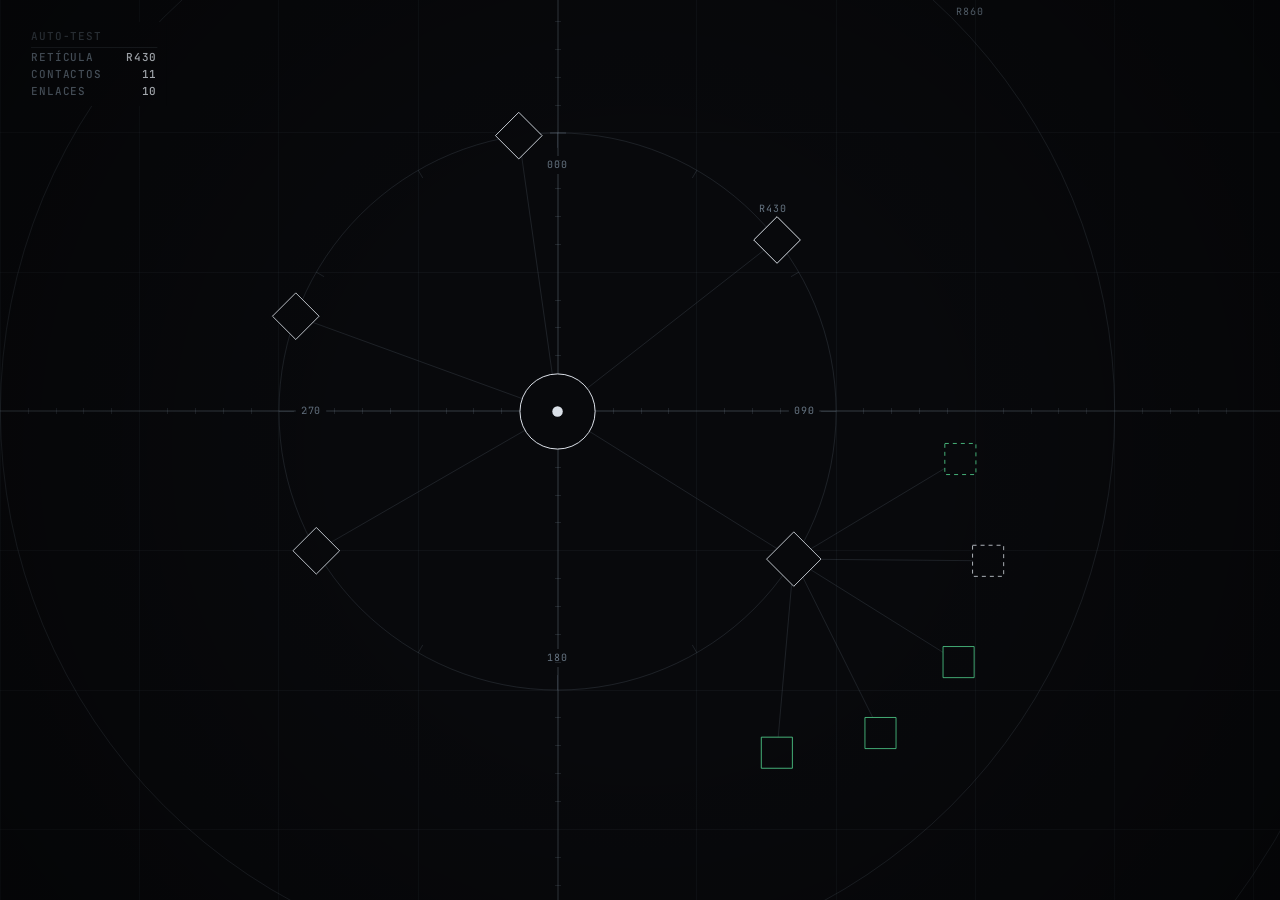
==== commit 1f46ddfa: "deploy: quiescent canvas engine, boot self test, keyboard operability" ====
--- a/index.html
+++ b/index.html
@@ -1,5 +1,5 @@
 <!DOCTYPE html><html lang="es" class="dark"> <head>
-    <meta http-equiv="Content-Security-Policy" content="default-src 'self'; script-src 'self' 'sha256-ZSflDEUUb/+tMH1KSWAJ9Y2zDF38ouS4xAcCxaMW6ME=' 'sha256-IhE3iImhxZtjvHmdpVd7bdOjSfo4Duo3hMm3cfOzQIg=' 'sha256-Ohxqo0I4492OZKjoznmQcbathS8tRhiIpMAOul+ODWc=' 'sha256-AIbPxQNBw7E+y3py9s+URVQq/wYLiIk9n5yr0k3jQRU='; style-src 'self' 'unsafe-inline'; img-src 'self' data:; font-src 'self'; connect-src 'self'; object-src 'none'; base-uri 'self'; form-action 'none'; upgrade-insecure-requests" />
+    <meta http-equiv="Content-Security-Policy" content="default-src 'self'; script-src 'self' 'sha256-ZSflDEUUb/+tMH1KSWAJ9Y2zDF38ouS4xAcCxaMW6ME=' 'sha256-aoq9YWSPH6dc6SeOFCwtnavMa48i+krYl6h2mxf622Q=' 'sha256-Ohxqo0I4492OZKjoznmQcbathS8tRhiIpMAOul+ODWc=' 'sha256-wzzbBhQAELk9mtf1G7DRplOgB3JwmcLIyWNmfJu+26k='; style-src 'self' 'unsafe-inline'; img-src 'self' data:; font-src 'self'; connect-src 'self'; object-src 'none'; base-uri 'self'; form-action 'none'; upgrade-insecure-requests" />
     <meta http-equiv="X-Content-Type-Options" content="nosniff" />
     <meta name="referrer" content="strict-origin-when-cross-origin" /><meta charset="UTF-8"><meta name="viewport" content="width=device-width, initial-scale=1"><meta name="generator" content="Astro v5.17.2"><script>
       document.documentElement.classList.add("js");
@@ -15,20 +15,7 @@
         }
       }
     </script><!-- Self-hosted fonts: no third-party origin, no render-blocking round trip to
-         Google, no visitor data leaving this domain. Only the two faces needed for
-         first paint are preloaded; the rest arrive with the stylesheet. --><link rel="preload" as="font" type="font/woff2" href="/fonts/space-grotesk-700-latin.woff2" crossorigin><link rel="preload" as="font" type="font/woff2" href="/fonts/jetbrains-mono-400-latin.woff2" crossorigin><link rel="icon" href="/favicon.ico" sizes="any"><link rel="icon" type="image/png" sizes="16x16" href="/favicon16.png"><link rel="icon" type="image/png" sizes="32x32" href="/favicon32.png"><link rel="icon" type="image/png" sizes="48x48" href="/favicon48.png"><link rel="apple-touch-icon" sizes="180x180" href="/favicon180.png"><link rel="icon" type="image/png" sizes="192x192" href="/favicon192.png"><title>Miguel Lameiro Martínez | Cybersecurity Student Portfolio</title><meta name="description" content="Cybersecurity student portfolio featuring security tools, Linux analysis projects, and documentation. Currently seeking a cybersecurity internship."><meta name="robots" content="index, follow"><link rel="canonical" href="https://lameiro0x.com/"><meta name="theme-color" content="#090b10"><meta property="og:title" content="Miguel Lameiro Martínez | Cybersecurity Student Portfolio"><meta property="og:description" content="Cybersecurity student portfolio with security tools, Linux projects, and technical blog."><meta property="og:type" content="website"><meta property="og:url" content="https://lameiro0x.com"><meta property="og:image" content="https://lameiro0x.com/preview.png"><meta property="og:image:width" content="1200"><meta property="og:image:height" content="630"><meta property="og:image:alt" content="Miguel Lameiro Martínez | Cybersecurity Student Portfolio"><meta property="og:site_name" content="lameiro0x"><meta property="og:locale" content="en_US"><meta property="og:locale:alternate" content="es_ES"><meta name="twitter:card" content="summary_large_image"><meta name="twitter:site" content="@lameiro0x"><meta name="twitter:creator" content="@lameiro0x"><meta name="twitter:title" content="Miguel Lameiro Martínez | Cybersecurity Student Portfolio"><meta name="twitter:description" content="Cybersecurity student portfolio with security tools, Linux projects, and technical blog."><meta name="twitter:image" content="https://lameiro0x.com/preview.png"><meta name="twitter:url" content="https://lameiro0x.com"><script type="application/ld+json">{"@context":"https://schema.org","@type":"Person","name":"Miguel Lameiro Martínez","alternateName":"lameiro0x","url":"https://lameiro0x.com","image":"https://lameiro0x.com/fotoAbout.jpeg","sameAs":["https://github.com/lameiro0x","https://www.linkedin.com/in/lameiro0x/","https://blog.lameiro0x.com","https://app.hackthebox.com/public/users/2448328"],"jobTitle":"Cybersecurity Student","email":"mailto:lameiro0x@gmail.com","alumniOf":{"@type":"CollegeOrUniversity","name":"Universidad Rey Juan Carlos (URJC)"},"knowsAbout":["Cybersecurity","Offensive Security","Penetration Testing","Linux","Security Automation","Artificial Intelligence","AI Security","Capture The Flag"]}</script><script type="application/ld+json">{"@context":"https://schema.org","@type":"WebSite","name":"Miguel Lameiro Martínez | Cybersecurity Student Portfolio","alternateName":"lameiro0x","url":"https://lameiro0x.com","inLanguage":["en","es"],"author":{"@type":"Person","name":"Miguel Lameiro Martínez"}}</script><link rel="stylesheet" href="/_astro/index.Dnm9g4tE.css"></head> <body> <a href="#contenido-principal" class="skip-link" data-i18n="ui.skipLink">Saltar al contenido principal</a> <main id="contenido-principal">   <div class="underlay"> <h1 class="sr-only" data-i18n="graph.a11yTitle">Site content (accessible linear version)</h1> <article class="node-doc" data-node="core" aria-labelledby="doc-core"> <p class="doc-eyebrow" data-i18n="hero.eyebrow">&gt; whoami</p> <h2 id="doc-core" class="doc-title-xl" data-i18n="hero.name">Miguel Lameiro</h2> <p class="doc-role" data-i18n="hero.role">cybersecurity student // en busca de prácticas</p> <p class="doc-status"> <span class="doc-dot" aria-hidden="true"></span> <span data-i18n="hero.available">disponible para prácticas</span> </p> <p class="doc-lead" data-i18n="hero.tagline">
-Seguridad ofensiva, Linux y tooling técnico. Construyo, rompo y documento.
-</p> </article> <article class="node-doc" data-node="who" aria-labelledby="doc-who"> <p class="doc-kicker" data-i18n="v2.about.label">01 - quién soy</p> <h2 id="doc-who" class="doc-title" data-i18n="v2.about.title">
-Estudiante de ciberseguridad, constructor por curiosidad
-</h2> <p data-i18n="v2.about.body1">Soy Miguel Lameiro Martínez, estudiante de Ingeniería Informática en la URJC con foco en ciberseguridad, sistemas y Linux.</p> <p data-i18n="v2.about.body2">Ahora mismo profundizo en seguridad ofensiva y en la intersección entre IA y seguridad, construyendo herramientas y documentando cada paso.</p> <p class="doc-now" data-i18n="v2.about.now">Ahora: ruta de seguridad de IA + laboratorios de pentesting.</p> </article> <article class="node-doc" data-node="bring" aria-labelledby="doc-bring"> <p class="doc-kicker" data-i18n="v2.values.label">02 - qué aporto</p> <h2 id="doc-bring" class="doc-title" data-i18n="v2.values.title">Cómo trabajo</h2> <ul class="doc-values"> <li> <h3 data-i18n="home.contribution.proactive.title">Proactividad</h3> <p data-i18n="home.contribution.proactive.description">Me implico en las tareas desde el inicio y mantengo constancia en cada fase del trabajo.</p> </li><li> <h3 data-i18n="home.contribution.learning.title">Ganas de aprender y mejorar</h3> <p data-i18n="home.contribution.learning.description">Busco feedback, estudio nuevas técnicas y aplico mejoras de forma continua.</p> </li><li> <h3 data-i18n="home.contribution.teamwork.title">Trabajo en equipo</h3> <p data-i18n="home.contribution.teamwork.description">Colaboro con comunicación clara, respeto de contexto y foco en objetivos comunes.</p> </li><li> <h3 data-i18n="home.contribution.curiosity.title">Curiosidad técnica</h3> <p data-i18n="home.contribution.curiosity.description">Exploro tooling, sistemas Linux y laboratorios para entender cómo y por qué funcionan.</p> </li> </ul> </article> <article class="node-doc" data-node="htb" aria-labelledby="doc-htb"> <p class="doc-kicker" data-i18n="v2.htb.label">03 - hito</p> <h2 id="doc-htb" class="doc-title" data-i18n="about.achievement.title">
-HTB Academy Penetration Tester Job Role Path
-</h2> <p data-i18n="about.achievement.description">He completado el Pentester Job Role Path de HTB Academy, una ruta centrada en metodologia, herramientas y practica real de pentesting.</p> <img class="doc-img" src="/htb-penetration-tester-path.jpg" alt="HTB Academy Pentester Job Role Path" loading="lazy" width="1200" height="630"> <p class="doc-provider"> <span data-i18n="about.achievement.verified">Achievement verificado</span> <span aria-hidden="true"> · </span> <span data-i18n="about.achievement.provider">HTB Academy</span> </p> <a class="doc-link" href="https://app.hackthebox.com/public/users/2448328" target="_blank" rel="noopener noreferrer" data-i18n="about.achievement.cta">Ver achievement</a> </article> <article class="node-doc" data-node="projects" aria-labelledby="doc-projects"> <p class="doc-kicker" data-i18n="v2.projects.label">04 - proyectos</p> <h2 id="doc-projects" class="doc-title" data-i18n="v2.projects.title">Cosas que he construido</h2> <p data-i18n="projectsPage.intro">Colección directa de proyectos y repositorios técnicos, con estado y acceso web o repositorio.</p> <div class="doc-activity"> <p class="doc-activity-head">
-Actividad pública reciente en GitHub
- — 17 repositorios propios </p> <ul class="doc-activity-list"> <li> <a href="https://github.com/lameiro0x/lameiro0x.github.io" rel="noopener noreferrer"> lameiro0x.github.io </a> <span> 1 commit ·  ayer </span> </li> </ul> <p class="doc-activity-foot">Solo actividad pública: la API de GitHub no expone commits de repositorios privados. Actualizado en cada despliegue (2026-07-28).</p> </div> <ul class="doc-projects"> <li class="doc-proj"> <span class="doc-proj-status" data-i18n="status.in-progress">En progreso</span> <span class="doc-proj-title" data-i18n="projects.titles.blog">Blog técnico de ciberseguridad</span> <span class="doc-proj-desc" data-i18n="projects.descriptions.blog">Publicación técnica continua sobre ciberseguridad, sistemas y prácticas de laboratorio.</span> <a class="doc-proj-link" href="https://blog.lameiro0x.com" target="_blank" rel="noopener noreferrer" data-i18n="common.open"> Abrir </a> </li><li class="doc-proj"> <span class="doc-proj-status" data-i18n="status.in-progress">En progreso</span> <span class="doc-proj-title" data-i18n="projects.titles.ai-security-track">Ruta de especialización en seguridad de IA</span> <span class="doc-proj-desc" data-i18n="projects.descriptions.ai-security-track">Formación en curso sobre seguridad de IA y LLMs, combinando red teaming, OWASP Top 10 para LLM, fundamentos defensivos y gestión de riesgos para desarrollar criterio técnico con enfoque ofensivo y defensivo.</span>  </li><li class="doc-proj"> <span class="doc-proj-status" data-i18n="status.completed">Completado</span> <span class="doc-proj-title" data-i18n="projects.titles.orion">Orion - Plataforma de Operaciones de Ciberseguridad Impulsada por IA</span> <span class="doc-proj-desc" data-i18n="projects.descriptions.orion">Orion es una plataforma de operaciones de ciberseguridad impulsada por IA que integra el ciclo operativo con flujos de trabajo estructurados y un asistente de IA conversacional. Permite análisis asistido por IA, reporting y documentación, seguimiento de cobertura y coordinación operativa bajo un modelo local-first centrado en la privacidad.</span> <a class="doc-proj-link" href="https://orion.lameiro0x.com" target="_blank" rel="noopener noreferrer" data-i18n="common.open"> Abrir </a> </li><li class="doc-proj"> <span class="doc-proj-status" data-i18n="status.maintained">Mantenido</span> <span class="doc-proj-title" data-i18n="projects.titles.safe">Web de herramientas de seguridad</span> <span class="doc-proj-desc" data-i18n="projects.descriptions.safe">Suite web de utilidades para revisión de enlaces y apoyo práctico en seguridad.</span> <a class="doc-proj-link" href="https://safe.lameiro0x.com" target="_blank" rel="noopener noreferrer" data-i18n="common.open"> Abrir </a> </li><li class="doc-proj"> <span class="doc-proj-status" data-i18n="status.completed">Completado</span> <span class="doc-proj-title">pentest-recon-toolkit</span> <span class="doc-proj-desc" data-i18n="projects.descriptions.pentest-recon-toolkit">Herramienta modular en Python para reconocimiento con metodología y reportes claros.</span> <a class="doc-proj-link" href="https://github.com/lameiro0x/pentest-recon-toolkit" target="_blank" rel="noopener noreferrer" data-i18n="common.repo"> Repositorio </a> </li><li class="doc-proj"> <span class="doc-proj-status" data-i18n="status.completed">Completado</span> <span class="doc-proj-title">credential-audit-tool</span> <span class="doc-proj-desc" data-i18n="projects.descriptions.credential-audit-tool">Auditoría de manejo inseguro de credenciales y detección de secretos hardcodeados.</span> <a class="doc-proj-link" href="https://github.com/lameiro0x/credential-audit-tool" target="_blank" rel="noopener noreferrer" data-i18n="common.repo"> Repositorio </a> </li><li class="doc-proj"> <span class="doc-proj-status" data-i18n="status.completed">Completado</span> <span class="doc-proj-title">linux-privesc-analyzer</span> <span class="doc-proj-desc" data-i18n="projects.descriptions.linux-privesc-analyzer">Análisis de misconfiguraciones para identificar riesgos de escalada de privilegios.</span> <a class="doc-proj-link" href="https://github.com/lameiro0x/linux-privesc-analyzer" target="_blank" rel="noopener noreferrer" data-i18n="common.repo"> Repositorio </a> </li><li class="doc-proj"> <span class="doc-proj-status" data-i18n="status.maintained">Mantenido</span> <span class="doc-proj-title" data-i18n="projects.titles.play">Web juego del impostor</span> <span class="doc-proj-desc" data-i18n="projects.descriptions.play">Juego social web tipo impostor con foco en experiencia de usuario y mantenimiento.</span> <a class="doc-proj-link" href="https://play.lameiro0x.com" target="_blank" rel="noopener noreferrer" data-i18n="common.open"> Abrir </a> </li><li class="doc-proj"> <span class="doc-proj-status" data-i18n="status.completed">Completado</span> <span class="doc-proj-title">pentesting-path-htb</span> <span class="doc-proj-desc" data-i18n="projects.descriptions.pentesting-path-htb">Ruta personal de aprendizaje en HTB con notas técnicas y ejercicios guiados.</span> <a class="doc-proj-link" href="https://github.com/lameiro0x/pentesting-path-htb" target="_blank" rel="noopener noreferrer" data-i18n="common.repo"> Repositorio </a> </li><li class="doc-proj"> <span class="doc-proj-status" data-i18n="status.completed">Completado</span> <span class="doc-proj-title">pico-hid-security-lab</span> <span class="doc-proj-desc" data-i18n="projects.descriptions.pico-hid-security-lab">Laboratorio educativo para analizar comportamiento USB HID con enfoque defensivo.</span> <a class="doc-proj-link" href="https://github.com/lameiro0x/pico-hid-security-lab" target="_blank" rel="noopener noreferrer" data-i18n="common.repo"> Repositorio </a> </li><li class="doc-proj"> <span class="doc-proj-status" data-i18n="status.completed">Completado</span> <span class="doc-proj-title">ctf-security-training</span> <span class="doc-proj-desc" data-i18n="projects.descriptions.ctf-security-training">Entrenamiento práctico de CTF con documentación de técnicas y resolución de retos.</span> <a class="doc-proj-link" href="https://github.com/lameiro0x/ctf-security-training" target="_blank" rel="noopener noreferrer" data-i18n="common.repo"> Repositorio </a> </li><li class="doc-proj"> <span class="doc-proj-status" data-i18n="status.completed">Completado</span> <span class="doc-proj-title">bash-scripting-labs-OTW</span> <span class="doc-proj-desc" data-i18n="projects.descriptions.bash-scripting-labs-otw">Prácticas de scripting en Bash sobre Linux y retos de OverTheWire con enfoque incremental.</span> <a class="doc-proj-link" href="https://github.com/lameiro0x/bash-scripting-labs-OTW" target="_blank" rel="noopener noreferrer" data-i18n="common.repo"> Repositorio </a> </li><li class="doc-proj"> <span class="doc-proj-status" data-i18n="status.completed">Completado</span> <span class="doc-proj-title">security-foundations-htb-notes</span> <span class="doc-proj-desc" data-i18n="projects.descriptions.security-foundations-htb-notes">Notas estructuradas y referencias de la ruta HTB InfoSec Foundations.</span> <a class="doc-proj-link" href="https://github.com/lameiro0x/security-foundations-htb-notes" target="_blank" rel="noopener noreferrer" data-i18n="common.repo"> Repositorio </a> </li> </ul> <a class="doc-link" href="https://github.com/lameiro0x" target="_blank" rel="noopener noreferrer" data-i18n="v2.projects.all">Ver todo en GitHub</a> </article> <article class="node-doc" data-node="blog" aria-label="Blog técnico de ciberseguridad"> <p class="doc-kicker doc-mono" data-i18n="status.in-progress"> En progreso </p> <h2 class="doc-title" data-i18n="projects.titles.blog"> Blog técnico de ciberseguridad </h2> <p data-i18n="projects.descriptions.blog">Publicación técnica continua sobre ciberseguridad, sistemas y prácticas de laboratorio.</p> <a class="doc-link" href="https://blog.lameiro0x.com" target="_blank" rel="noopener noreferrer" data-i18n="common.open"> Abrir </a> </article><article class="node-doc" data-node="ai-security-track" aria-label="Ruta de especialización en seguridad de IA"> <p class="doc-kicker doc-mono" data-i18n="status.in-progress"> En progreso </p> <h2 class="doc-title" data-i18n="projects.titles.ai-security-track"> Ruta de especialización en seguridad de IA </h2> <p data-i18n="projects.descriptions.ai-security-track">Formación en curso sobre seguridad de IA y LLMs, combinando red teaming, OWASP Top 10 para LLM, fundamentos defensivos y gestión de riesgos para desarrollar criterio técnico con enfoque ofensivo y defensivo.</p>  </article><article class="node-doc" data-node="orion" aria-label="Orion - Plataforma de Operaciones de Ciberseguridad Impulsada por IA"> <p class="doc-kicker doc-mono" data-i18n="status.completed"> Completado </p> <h2 class="doc-title" data-i18n="projects.titles.orion"> Orion - Plataforma de Operaciones de Ciberseguridad Impulsada por IA </h2> <p data-i18n="projects.descriptions.orion">Orion es una plataforma de operaciones de ciberseguridad impulsada por IA que integra el ciclo operativo con flujos de trabajo estructurados y un asistente de IA conversacional. Permite análisis asistido por IA, reporting y documentación, seguimiento de cobertura y coordinación operativa bajo un modelo local-first centrado en la privacidad.</p> <a class="doc-link" href="https://orion.lameiro0x.com" target="_blank" rel="noopener noreferrer" data-i18n="common.open"> Abrir </a> </article><article class="node-doc" data-node="safe" aria-label="Web de herramientas de seguridad"> <p class="doc-kicker doc-mono" data-i18n="status.maintained"> Mantenido </p> <h2 class="doc-title" data-i18n="projects.titles.safe"> Web de herramientas de seguridad </h2> <p data-i18n="projects.descriptions.safe">Suite web de utilidades para revisión de enlaces y apoyo práctico en seguridad.</p> <a class="doc-link" href="https://safe.lameiro0x.com" target="_blank" rel="noopener noreferrer" data-i18n="common.open"> Abrir </a> </article><article class="node-doc" data-node="pentest-recon-toolkit" aria-label="pentest-recon-toolkit"> <p class="doc-kicker doc-mono" data-i18n="status.completed"> Completado </p> <h2 class="doc-title">pentest-recon-toolkit</h2> <p data-i18n="projects.descriptions.pentest-recon-toolkit">Herramienta modular en Python para reconocimiento con metodología y reportes claros.</p> <a class="doc-link" href="https://github.com/lameiro0x/pentest-recon-toolkit" target="_blank" rel="noopener noreferrer" data-i18n="common.repo"> Repositorio </a> </article><article class="node-doc" data-node="credential-audit-tool" aria-label="credential-audit-tool"> <p class="doc-kicker doc-mono" data-i18n="status.completed"> Completado </p> <h2 class="doc-title">credential-audit-tool</h2> <p data-i18n="projects.descriptions.credential-audit-tool">Auditoría de manejo inseguro de credenciales y detección de secretos hardcodeados.</p> <a class="doc-link" href="https://github.com/lameiro0x/credential-audit-tool" target="_blank" rel="noopener noreferrer" data-i18n="common.repo"> Repositorio </a> </article><article class="node-doc" data-node="linux-privesc-analyzer" aria-label="linux-privesc-analyzer"> <p class="doc-kicker doc-mono" data-i18n="status.completed"> Completado </p> <h2 class="doc-title">linux-privesc-analyzer</h2> <p data-i18n="projects.descriptions.linux-privesc-analyzer">Análisis de misconfiguraciones para identificar riesgos de escalada de privilegios.</p> <a class="doc-link" href="https://github.com/lameiro0x/linux-privesc-analyzer" target="_blank" rel="noopener noreferrer" data-i18n="common.repo"> Repositorio </a> </article><article class="node-doc" data-node="play" aria-label="Web juego del impostor"> <p class="doc-kicker doc-mono" data-i18n="status.maintained"> Mantenido </p> <h2 class="doc-title" data-i18n="projects.titles.play"> Web juego del impostor </h2> <p data-i18n="projects.descriptions.play">Juego social web tipo impostor con foco en experiencia de usuario y mantenimiento.</p> <a class="doc-link" href="https://play.lameiro0x.com" target="_blank" rel="noopener noreferrer" data-i18n="common.open"> Abrir </a> </article><article class="node-doc" data-node="pentesting-path-htb" aria-label="pentesting-path-htb"> <p class="doc-kicker doc-mono" data-i18n="status.completed"> Completado </p> <h2 class="doc-title">pentesting-path-htb</h2> <p data-i18n="projects.descriptions.pentesting-path-htb">Ruta personal de aprendizaje en HTB con notas técnicas y ejercicios guiados.</p> <a class="doc-link" href="https://github.com/lameiro0x/pentesting-path-htb" target="_blank" rel="noopener noreferrer" data-i18n="common.repo"> Repositorio </a> </article><article class="node-doc" data-node="pico-hid-security-lab" aria-label="pico-hid-security-lab"> <p class="doc-kicker doc-mono" data-i18n="status.completed"> Completado </p> <h2 class="doc-title">pico-hid-security-lab</h2> <p data-i18n="projects.descriptions.pico-hid-security-lab">Laboratorio educativo para analizar comportamiento USB HID con enfoque defensivo.</p> <a class="doc-link" href="https://github.com/lameiro0x/pico-hid-security-lab" target="_blank" rel="noopener noreferrer" data-i18n="common.repo"> Repositorio </a> </article><article class="node-doc" data-node="ctf-security-training" aria-label="ctf-security-training"> <p class="doc-kicker doc-mono" data-i18n="status.completed"> Completado </p> <h2 class="doc-title">ctf-security-training</h2> <p data-i18n="projects.descriptions.ctf-security-training">Entrenamiento práctico de CTF con documentación de técnicas y resolución de retos.</p> <a class="doc-link" href="https://github.com/lameiro0x/ctf-security-training" target="_blank" rel="noopener noreferrer" data-i18n="common.repo"> Repositorio </a> </article><article class="node-doc" data-node="bash-scripting-labs-otw" aria-label="bash-scripting-labs-OTW"> <p class="doc-kicker doc-mono" data-i18n="status.completed"> Completado </p> <h2 class="doc-title">bash-scripting-labs-OTW</h2> <p data-i18n="projects.descriptions.bash-scripting-labs-otw">Prácticas de scripting en Bash sobre Linux y retos de OverTheWire con enfoque incremental.</p> <a class="doc-link" href="https://github.com/lameiro0x/bash-scripting-labs-OTW" target="_blank" rel="noopener noreferrer" data-i18n="common.repo"> Repositorio </a> </article><article class="node-doc" data-node="security-foundations-htb-notes" aria-label="security-foundations-htb-notes"> <p class="doc-kicker doc-mono" data-i18n="status.completed"> Completado </p> <h2 class="doc-title">security-foundations-htb-notes</h2> <p data-i18n="projects.descriptions.security-foundations-htb-notes">Notas estructuradas y referencias de la ruta HTB InfoSec Foundations.</p> <a class="doc-link" href="https://github.com/lameiro0x/security-foundations-htb-notes" target="_blank" rel="noopener noreferrer" data-i18n="common.repo"> Repositorio </a> </article> <article class="node-doc" data-node="contact" aria-labelledby="doc-contact"> <p class="doc-kicker" data-i18n="v2.contact.label">05 - contacto</p> <h2 id="doc-contact" class="doc-title" data-i18n="v2.contact.title">Hablemos</h2> <p data-i18n="v2.contact.body">Abierto a prácticas y colaboración técnica.</p> <ul class="doc-links"> <li> <a href="https://github.com/lameiro0x" target="_blank" rel="noopener noreferrer">GitHub</a> <span data-i18n="contact.cards.githubDescription">Código, tooling y labs de seguridad.</span> </li> <li> <a href="https://www.linkedin.com/in/lameiro0x/" target="_blank" rel="noopener noreferrer">LinkedIn</a> <span data-i18n="contact.cards.linkedinDescription">Contacto profesional y colaboración.</span> </li> <li> <a href="mailto:lameiro0x@gmail.com">lameiro0x@gmail.com</a> </li> </ul> <div class="doc-cv"> <a class="doc-link" href="/Miguel_Lameiro_CV_es.pdf" download data-i18n="contact.cv.downloadEs">Descargar CV (ES)</a> <a class="doc-link" href="/Miguel_Lameiro_CV_en.pdf" download data-i18n="contact.cv.downloadEn">Download CV (EN)</a> </div> </article> </div>  <div class="stage" data-stage> <canvas id="constellation" aria-hidden="true"></canvas> <div class="intro" id="intro"> <div class="intro-grid" aria-hidden="true"></div> <div class="intro-inner"> <p class="intro-line intro-eyebrow" data-i18n="intro.eyebrow">&gt; whoami</p> <p class="intro-name" aria-label="Miguel Lameiro"> <span class="intro-word"> <span class="intro-char" aria-hidden="true" style="--d:2.400s">M</span><span class="intro-char" aria-hidden="true" style="--d:2.460s">i</span><span class="intro-char" aria-hidden="true" style="--d:2.520s">g</span><span class="intro-char" aria-hidden="true" style="--d:2.580s">u</span><span class="intro-char" aria-hidden="true" style="--d:2.640s">e</span><span class="intro-char" aria-hidden="true" style="--d:2.700s">l</span> </span><span class="intro-word"> <span class="intro-char" aria-hidden="true" style="--d:2.820s">L</span><span class="intro-char" aria-hidden="true" style="--d:2.880s">a</span><span class="intro-char" aria-hidden="true" style="--d:2.940s">m</span><span class="intro-char" aria-hidden="true" style="--d:3.000s">e</span><span class="intro-char" aria-hidden="true" style="--d:3.060s">i</span><span class="intro-char" aria-hidden="true" style="--d:3.120s">r</span><span class="intro-char" aria-hidden="true" style="--d:3.180s">o</span> </span> </p> <p class="intro-line intro-tagline" data-i18n="intro.tagline">Disfruta de mi universo</p> <button type="button" class="intro-line intro-enter" id="intro-enter" data-i18n="intro.enter">
-Entrar
-</button> </div> <!-- Leaving the sequence early is a held gesture, not a stray tap. The control
-           states the requirement; the bar reports how much of the hold is done. --> <button type="button" class="intro-skip" id="intro-skip"> <span class="intro-skip__label" data-i18n="intro.skip">mantén pulsado para omitir</span> <span class="intro-skip__track" aria-hidden="true"><span class="intro-skip__fill"></span></span> </button> </div> <div class="identity-hud" aria-hidden="true"> <p class="hud-eyebrow" data-i18n="hero.eyebrow">&gt; whoami</p> <p class="hud-name" data-i18n="hero.name">Miguel Lameiro</p> <p class="hud-role" data-i18n="hero.role">cybersecurity student // en busca de prácticas</p> <p class="hud-bio" data-i18n="hero.tagline">
-Seguridad ofensiva, Linux y tooling técnico. Construyo, rompo y documento.
-</p> <ul class="hud-tags"> <li>offensive security</li> <li>Linux</li> <li>AI security</li> <li>pentesting</li> <li>CTF</li> </ul> <p class="hud-status"> <span class="doc-dot"></span> <span data-i18n="hero.available">disponible para prácticas</span> </p> </div> <div class="hovercard" id="hovercard" hidden aria-hidden="true"> <span class="hc-cat" id="hc-cat"></span> <span class="hc-title" id="hc-title"></span> <span class="hc-blurb" id="hc-blurb"></span> <span class="hc-status" id="hc-status"></span> </div> <div class="stage-lang" role="group" aria-label="Language selector"> <button type="button" data-lang-option="es" aria-pressed="false">ES</button> <span aria-hidden="true">/</span> <button type="button" data-lang-option="en" aria-pressed="false">EN</button> </div> <aside class="gh-strip" aria-hidden="true"> <p class="gh-head"> <span>ACTIVIDAD PÚBLICA</span> <span class="gh-stats"> 17 repos · 3 ★ </span> </p> <ol class="gh-log"> <li> <span class="gh-when">ayer</span> <span class="gh-repo">lameiro0x.github.io</span> <span class="gh-what"> 1 commit </span> </li> </ol> <p class="gh-foot">github.com/lameiro0x · 2026-07-28</p> </aside> <p class="stage-hint" data-i18n="graph.hint">arrastra para mover · rueda para zoom · click en un nodo</p> <button type="button" class="cluster-back" id="cluster-back" hidden data-i18n="graph.back">
-Volver al mapa
-</button> <div class="reader" id="reader" hidden> <div class="reader-backdrop" data-reader-dismiss aria-hidden="true"></div> <article class="reader-card" role="dialog" aria-modal="true" aria-label="Node content"> <span class="reader-corner reader-corner--tr" aria-hidden="true"></span> <span class="reader-corner reader-corner--bl" aria-hidden="true"></span> <button type="button" class="reader-close" aria-label="Cerrar" data-i18n-aria-label="graph.close"> <span class="reader-close__x" aria-hidden="true"></span> </button> <div class="reader-body" id="reader-body"></div> </article> </div> </div> <script type="application/json" id="graph-data">{"nodes":[{"id":"core","type":"core","label":{"es":"Miguel Lameiro","en":"Miguel Lameiro"},"blurb":{"es":"estudiante de ciberseguridad","en":"cybersecurity student"},"cat":"identity","r":58,"tags":["offensive security","Linux","AI security","pentesting","CTF","tooling"]},{"id":"who","type":"section","label":{"es":"Quién soy","en":"Who I am"},"blurb":{"es":"URJC · sistemas · Linux","en":"URJC · systems · Linux"},"cat":"identity","r":36},{"id":"bring","type":"section","label":{"es":"Qué aporto","en":"What I bring"},"blurb":{"es":"proactivo · aprende · equipo","en":"proactive · learner · team"},"cat":"identity","r":36},{"id":"htb","type":"section","label":{"es":"Hito HTB","en":"HTB Milestone"},"blurb":{"es":"Pentester Path ✓","en":"Pentester Path ✓"},"cat":"security","r":36},{"id":"projects","type":"section","label":{"es":"Proyectos","en":"Projects"},"blurb":{"es":"13 proyectos · explora","en":"13 projects · explore"},"cat":"hub","r":42},{"id":"contact","type":"section","label":{"es":"Contacto","en":"Contact"},"blurb":{"es":"GitHub · LinkedIn · CV","en":"GitHub · LinkedIn · CV"},"cat":"contact","r":36},{"id":"blog","type":"project","label":{"es":"Blog","en":"Blog"},"blurb":{"es":"write-ups y notas técnicas","en":"write-ups & tech notes"},"cat":"web","r":30,"featured":true,"url":"https://blog.lameiro0x.com","kind":"live","status":"in-progress"},{"id":"ai-security-track","type":"project","label":{"es":"AI Security","en":"AI Security"},"blurb":{"es":"red team LLM · OWASP LLM","en":"LLM red team · OWASP LLM"},"cat":"ai","r":30,"featured":true,"kind":"track","status":"in-progress"},{"id":"orion","type":"project","label":{"es":"Orion","en":"Orion"},"blurb":{"es":"plataforma SecOps con IA","en":"AI-driven SecOps platform"},"cat":"ai","r":30,"featured":true,"url":"https://orion.lameiro0x.com","kind":"live","status":"completed"},{"id":"safe","type":"project","label":{"es":"Safe","en":"Safe"},"blurb":{"es":"revisión de enlaces y riesgos","en":"link & risk checker"},"cat":"web","r":30,"featured":true,"url":"https://safe.lameiro0x.com","kind":"live","status":"maintained"},{"id":"pentest-recon-toolkit","type":"project","label":{"es":"recon-toolkit","en":"recon-toolkit"},"blurb":{"es":"recon modular en Python","en":"modular Python recon"},"cat":"security","r":21,"featured":false,"url":"https://github.com/lameiro0x/pentest-recon-toolkit","kind":"repo","status":"completed"},{"id":"credential-audit-tool","type":"project","label":{"es":"credential-audit","en":"credential-audit"},"blurb":{"es":"detecta secretos y credenciales","en":"secret & credential audit"},"cat":"security","r":21,"featured":false,"url":"https://github.com/lameiro0x/credential-audit-tool","kind":"repo","status":"completed"},{"id":"linux-privesc-analyzer","type":"project","label":{"es":"privesc-analyzer","en":"privesc-analyzer"},"blurb":{"es":"escalada de privilegios Linux","en":"Linux privesc analysis"},"cat":"security","r":21,"featured":false,"url":"https://github.com/lameiro0x/linux-privesc-analyzer","kind":"repo","status":"completed"},{"id":"play","type":"project","label":{"es":"Impostor","en":"Impostor"},"blurb":{"es":"juego social del impostor","en":"social impostor game"},"cat":"web","r":30,"featured":true,"url":"https://play.lameiro0x.com","kind":"live","status":"maintained"},{"id":"pentesting-path-htb","type":"project","label":{"es":"pentesting-path","en":"pentesting-path"},"blurb":{"es":"ruta HTB con notas","en":"HTB path & notes"},"cat":"security","r":21,"featured":false,"url":"https://github.com/lameiro0x/pentesting-path-htb","kind":"repo","status":"completed"},{"id":"pico-hid-security-lab","type":"project","label":{"es":"pico-hid-lab","en":"pico-hid-lab"},"blurb":{"es":"USB HID / keystroke injection","en":"USB HID / keystroke injection"},"cat":"security","r":21,"featured":false,"url":"https://github.com/lameiro0x/pico-hid-security-lab","kind":"repo","status":"completed"},{"id":"ctf-security-training","type":"project","label":{"es":"ctf-training","en":"ctf-training"},"blurb":{"es":"retos CTF documentados","en":"documented CTF challenges"},"cat":"security","r":21,"featured":false,"url":"https://github.com/lameiro0x/ctf-security-training","kind":"repo","status":"completed"},{"id":"bash-scripting-labs-otw","type":"project","label":{"es":"bash-labs-OTW","en":"bash-labs-OTW"},"blurb":{"es":"Bash + OverTheWire","en":"Bash + OverTheWire"},"cat":"security","r":21,"featured":false,"url":"https://github.com/lameiro0x/bash-scripting-labs-OTW","kind":"repo","status":"completed"},{"id":"security-foundations-htb-notes","type":"project","label":{"es":"infosec-foundations","en":"infosec-foundations"},"blurb":{"es":"fundamentos InfoSec HTB","en":"HTB InfoSec foundations"},"cat":"security","r":21,"featured":false,"url":"https://github.com/lameiro0x/security-foundations-htb-notes","kind":"repo","status":"completed"}],"links":[{"source":"core","target":"who"},{"source":"core","target":"bring"},{"source":"core","target":"htb"},{"source":"core","target":"projects"},{"source":"core","target":"contact"},{"source":"projects","target":"blog"},{"source":"projects","target":"ai-security-track"},{"source":"projects","target":"orion"},{"source":"projects","target":"safe"},{"source":"projects","target":"pentest-recon-toolkit"},{"source":"projects","target":"credential-audit-tool"},{"source":"projects","target":"linux-privesc-analyzer"},{"source":"projects","target":"play"},{"source":"projects","target":"pentesting-path-htb"},{"source":"projects","target":"pico-hid-security-lab"},{"source":"projects","target":"ctf-security-training"},{"source":"projects","target":"bash-scripting-labs-otw"},{"source":"projects","target":"security-foundations-htb-notes"}]}</script> <script type="module" src="/_astro/index.astro_astro_type_script_index_0_lang.BUwD7x8M.js"></script>  </main> <footer class="site-footer"> <span class="site-footer__brand">lameiro0x</span> <span class="site-footer__copy" data-i18n="footer.copyright">© 2026 lameiro0x.</span> <div class="site-footer__socials"> <a class="social-chip social-chip--github" href="https://github.com/lameiro0x" target="_blank" rel="noopener noreferrer" aria-label="GitHub" title="GitHub"> <svg viewBox="0 0 24 24" class="social-chip__icon" aria-hidden="true" fill="none" stroke="currentColor" stroke-width="1.8" stroke-linecap="round" stroke-linejoin="round"><path d="M15 22v-4a5 5 0 0 0-1-3.3c3.3-.4 6.8-1.6 6.8-7A5.4 5.4 0 0 0 19.4 4c.1-.4.6-1.8 0-3.8 0 0-1.1-.3-3.4 1.2a12.1 12.1 0 0 0-6.1 0C7.6-.1 6.5.2 6.5.2 5.9 2.2 6.4 3.6 6.5 4A5.4 5.4 0 0 0 5.2 7.4c0 5.4 3.5 6.6 6.8 7A5 5 0 0 0 11 18v4"></path><path d="M9 18c-4.5 2-5-2-7-2"></path></svg> <span class="social-chip__label">GitHub</span> </a><a class="social-chip social-chip--linkedin" href="https://www.linkedin.com/in/lameiro0x/" target="_blank" rel="noopener noreferrer" aria-label="LinkedIn" title="LinkedIn"> <svg viewBox="0 0 24 24" class="social-chip__icon" aria-hidden="true" fill="none" stroke="currentColor" stroke-width="1.8" stroke-linecap="round" stroke-linejoin="round"><path d="M16 8a6 6 0 0 1 6 6v7h-4v-7a2 2 0 1 0-4 0v7h-4v-7a6 6 0 0 1 6-6Z"></path><rect x="2" y="9" width="4" height="12"></rect><circle cx="4" cy="4" r="2"></circle></svg> <span class="social-chip__label">LinkedIn</span> </a><a class="social-chip social-chip--mail" href="mailto:lameiro0x@gmail.com" aria-label="Email" title="Email"> <svg viewBox="0 0 24 24" class="social-chip__icon" aria-hidden="true" fill="none" stroke="currentColor" stroke-width="1.8" stroke-linecap="round" stroke-linejoin="round"><rect x="3" y="5" width="18" height="14" rx="2"></rect><path d="m3 7 9 6 9-6"></path></svg>  </a> </div> </footer> <script type="module" src="/_astro/BaseLayout.astro_astro_type_script_index_0_lang.Bz3_arUh.js"></script> </body> </html>+         Google, no visitor data leaving this domain. One variable file per family,
+         subset by scripts/subset-fonts.mjs to the glyphs this site actually draws,
+         so both are preloaded and there is no third request. --><link rel="preload" as="font" type="font/woff2" href="/fonts/space-grotesk-latin.woff2" crossorigin><link rel="preload" as="font" type="font/woff2" href="/fonts/jetbrains-mono-latin.woff2" crossorigin><link rel="icon" href="/favicon.ico" sizes="any"><link rel="icon" type="image/png" sizes="16x16" href="/favicon16.png"><link rel="icon" type="image/png" sizes="32x32" href="/favicon32.png"><link rel="icon" type="image/png" sizes="48x48" href="/favicon48.png"><link rel="apple-touch-icon" sizes="180x180" href="/favicon180.png"><link rel="icon" type="image/png" sizes="192x192" href="/favicon192.png"><title>Miguel Lameiro Martínez | Cybersecurity Student Portfolio</title><meta name="description" content="Cybersecurity student portfolio featuring security tools, Linux analysis projects, and documentation. Currently seeking a cybersecurity internship."><meta name="robots" content="index, follow"><link rel="canonical" href="https://lameiro0x.com/"><meta name="theme-color" content="#090b10"><meta property="og:title" content="Miguel Lameiro Martínez | Cybersecurity Student Portfolio"><meta property="og:description" content="Cybersecurity student portfolio with security tools, Linux projects, and technical blog."><meta property="og:type" content="website"><meta property="og:url" content="https://lameiro0x.com"><meta property="og:image" content="https://lameiro0x.com/preview.png"><meta property="og:image:width" content="1200"><meta property="og:image:height" content="630"><meta property="og:image:alt" content="Miguel Lameiro Martínez | Cybersecurity Student Portfolio"><meta property="og:site_name" content="lameiro0x"><meta property="og:locale" content="en_US"><meta property="og:locale:alternate" content="es_ES"><meta name="twitter:card" content="summary_large_image"><meta name="twitter:site" content="@lameiro0x"><meta name="twitter:creator" content="@lameiro0x"><meta name="twitter:title" content="Miguel Lameiro Martínez | Cybersecurity Student Portfolio"><meta name="twitter:description" content="Cybersecurity student portfolio with security tools, Linux projects, and technical blog."><meta name="twitter:image" content="https://lameiro0x.com/preview.png"><meta name="twitter:url" content="https://lameiro0x.com"><script type="application/ld+json">{"@context":"https://schema.org","@type":"Person","name":"Miguel Lameiro Martínez","alternateName":"lameiro0x","url":"https://lameiro0x.com","image":"https://lameiro0x.com/preview.png","sameAs":["https://github.com/lameiro0x","https://www.linkedin.com/in/lameiro0x/","https://blog.lameiro0x.com","https://app.hackthebox.com/public/users/2448328"],"jobTitle":"Cybersecurity Student","email":"mailto:lameiro0x@gmail.com","alumniOf":{"@type":"CollegeOrUniversity","name":"Universidad Rey Juan Carlos (URJC)"},"knowsAbout":["Cybersecurity","Offensive Security","Penetration Testing","Linux","Security Automation","Artificial Intelligence","AI Security","Capture The Flag"]}</script><script type="application/ld+json">{"@context":"https://schema.org","@type":"WebSite","name":"Miguel Lameiro Martínez | Cybersecurity Student Portfolio","alternateName":"lameiro0x","url":"https://lameiro0x.com","inLanguage":["en","es"],"author":{"@type":"Person","name":"Miguel Lameiro Martínez"}}</script><style>@font-face{font-family:JetBrains Mono;font-style:normal;font-weight:400 800;font-display:swap;src:url(/fonts/jetbrains-mono-latin.woff2) format("woff2");unicode-range:U+0000-00FF,U+0131,U+0152-0153,U+02BB-02BC,U+02C6,U+02DA,U+02DC,U+0304,U+0308,U+0329,U+2000-206F,U+20AC,U+2122,U+2191,U+2193,U+2212,U+2215,U+FEFF,U+FFFD}@font-face{font-family:Space Grotesk;font-style:normal;font-weight:300 700;font-display:swap;src:url(/fonts/space-grotesk-latin.woff2) format("woff2");unicode-range:U+0000-00FF,U+0131,U+0152-0153,U+02BB-02BC,U+02C6,U+02DA,U+02DC,U+0304,U+0308,U+0329,U+2000-206F,U+20AC,U+2122,U+2191,U+2193,U+2212,U+2215,U+FEFF,U+FFFD}@font-face{font-family:Space Grotesk Fallback;src:local("Arial"),local("Helvetica"),local("Liberation Sans");size-adjust:96.45%;ascent-override:102.02%;descent-override:30.28%;line-gap-override:0%}@font-face{font-family:JetBrains Mono Fallback;src:local("Courier New"),local("Liberation Mono"),local("DejaVu Sans Mono");size-adjust:103.52%;ascent-override:98.53%;descent-override:28.98%;line-gap-override:0%}:root{--void: #08090c;--void-2: #0b0d12;--line: #8fb7c9;--amber: #ffb020;--amber-2: #ff8c42;--text: #e9eef2;--muted: #9fb0bb;--faint: #5f6f79;--font-sans: "Space Grotesk", "Space Grotesk Fallback", -apple-system, BlinkMacSystemFont, "Segoe UI", sans-serif;--font-mono: "JetBrains Mono", "JetBrains Mono Fallback", ui-monospace, "Cascadia Code", monospace;--surface-1: #0c0e13;--surface-2: #11151d;--surface-3: #171c25;--hairline: color-mix(in srgb, var(--line) 14%, transparent);--hairline-strong: color-mix(in srgb, var(--line) 22%, transparent);--fs-label-s: .625rem;--fs-label-m: .75rem;--fs-label-l: .875rem;--fs-small: clamp(.82rem, .79rem + .16vw, .92rem);--fs-body: clamp(1rem, .96rem + .2vw, 1.08rem);--fs-lead: clamp(1.15rem, 1.04rem + .5vw, 1.32rem);--fs-h2: clamp(1.6rem, .95rem + 1.33vw, 2.15rem);--fs-display: clamp(2.2rem, 5vw, 3.2rem);--track-display: -.032em;--track-tight: -.015em;--track-label: .14em;--track-label-lg: .24em;--ease-out: cubic-bezier(.23, 1, .32, 1);--ease-in-out: cubic-bezier(.77, 0, .175, 1);--accent-rgb: 255, 176, 32;--live-rgb: 86, 222, 150;--band-h: 4.6rem;color-scheme:dark}*{box-sizing:border-box}html{background:var(--void)}body{margin:0;min-height:100vh;background:var(--void);color:var(--text);font-family:var(--font-sans);font-synthesis:none;-webkit-font-smoothing:antialiased;-moz-osx-font-smoothing:grayscale;text-rendering:optimizeLegibility}h1,h2,h3{text-wrap:balance}p{text-wrap:pretty}[class*=eyebrow],[class*=kicker],.hud-role,.hud-status,.doc-status,.doc-proj,.stage-hint,.site-footer,.social-chip,.cluster-back{font-variant-numeric:tabular-nums;font-feature-settings:"tnum" 1}html.js,html.js body{height:100%;overflow:hidden}a{color:inherit}.sr-only{position:absolute;width:1px;height:1px;padding:0;margin:-1px;overflow:hidden;clip:rect(0,0,0,0);white-space:nowrap;border:0}.skip-link{position:fixed;top:-60px;left:12px;z-index:100;padding:10px 14px;border-radius:0;background:var(--amber);color:#1a1205;font-family:var(--font-mono);font-size:var(--fs-label-m);text-decoration:none;transition:top .18s ease}.skip-link:focus{top:12px}.map-controls{position:absolute;inset:0;z-index:4;pointer-events:none}.map-control{position:absolute;display:block;margin:0;padding:0;border:0;background:none;appearance:none;color:transparent;font:inherit;pointer-events:none}.map-control[hidden]{display:none}@media(prefers-reduced-motion:reduce){*,*:before,*:after{transition-duration:.001ms!important;transition-delay:0s!important}}.underlay{max-width:46rem;margin:0 auto;padding:clamp(2rem,6vw,5rem) 1.4rem 6rem}html.js .underlay{position:absolute;width:1px;height:1px;padding:0;margin:-1px;overflow:hidden;clip:rect(0,0,0,0);white-space:nowrap;border:0}html.js .underlay:focus-within{position:fixed;inset:0;z-index:7;width:auto;height:auto;max-width:none;margin:0;padding:clamp(1.4rem,4vh,2.6rem) max(1.4rem,calc((100% - 46rem)/2)) 6rem;overflow-y:auto;overscroll-behavior:contain;clip:auto;white-space:normal;background:var(--void)}.underlay :is(a,button){scroll-margin-block:1.6rem}html.js .underlay:focus-within .doc-h1{position:static;width:auto;height:auto;margin:0 0 1.4rem;overflow:visible;clip:auto;white-space:normal;font-family:var(--font-mono);font-size:var(--fs-label-m);font-weight:500;letter-spacing:var(--track-label);text-transform:uppercase;color:var(--faint)}.doc-exit{display:none}html.js .doc-exit{display:inline-flex;align-items:center;gap:.5rem;margin:0 0 2.4rem;padding:.55rem .9rem;font-family:var(--font-mono);font-size:var(--fs-label-m);letter-spacing:.08em;text-transform:uppercase;color:var(--muted);background:color-mix(in srgb,var(--surface-2) 70%,transparent);border:1px solid var(--hairline);clip-path:polygon(0 0,100% 0,100% calc(100% - 6px),calc(100% - 6px) 100%,0 100%);cursor:pointer;transition:color .16s ease,border-color .16s ease}html.js .doc-exit:before{content:"←";opacity:.8}@media(hover:hover)and (pointer:fine){html.js .doc-exit:hover{color:var(--text);border-color:var(--hairline-strong)}}html.js .doc-exit:focus-visible,.doc-link:focus-visible{clip-path:none}.node-doc{margin:0 0 3.5rem;padding-bottom:2.5rem;border-bottom:1px solid color-mix(in srgb,var(--line) 12%,transparent)}.node-doc:last-child{border-bottom:0}.doc-eyebrow,.doc-kicker{font-family:var(--font-mono);font-size:var(--fs-label-m);letter-spacing:.12em;text-transform:uppercase;color:var(--amber);margin:0 0 .75rem}.doc-mono{color:var(--muted)}.doc-kicker-count{font-weight:500;color:var(--muted)}.doc-kicker-count:before{content:"· ";opacity:.6}.doc-title-xl{font-size:var(--fs-display);line-height:.98;font-weight:700;letter-spacing:var(--track-display);margin:0 0 .6rem}.doc-title{font-size:var(--fs-h2);line-height:1.05;font-weight:600;letter-spacing:var(--track-tight);margin:0 0 1rem}.doc-role{font-family:var(--font-mono);color:var(--muted);margin:0 0 1rem}.doc-lead{font-size:var(--fs-lead);color:var(--muted);max-width:38ch}.doc-now{font-family:var(--font-mono);font-size:var(--fs-label-l);color:var(--amber)}.node-doc p{line-height:1.7;color:var(--muted);margin:0 0 1rem}.doc-status{display:inline-flex;align-items:center;gap:.5rem;font-family:var(--font-mono);font-size:var(--fs-label-m);letter-spacing:.08em;text-transform:uppercase;color:var(--text)}.doc-dot{width:8px;height:8px;border-radius:50%;background:var(--amber);box-shadow:0 0 10px var(--amber)}.doc-values{list-style:none;padding:0;margin:0;display:grid;gap:1.4rem}.doc-values h3{font-size:var(--fs-body);margin:0 0 .3rem;color:var(--text)}.doc-projects{list-style:none;padding:0;margin:0 0 1.5rem;display:grid;gap:.45rem}.doc-proj{display:grid;grid-template-columns:6.6rem minmax(0,1fr);align-items:baseline;gap:.2rem .9rem;font-family:var(--font-mono);font-size:var(--fs-label-l);padding-bottom:.35rem;border-bottom:1px solid color-mix(in srgb,var(--line) 8%,transparent)}.doc-proj-status{font-size:var(--fs-label-s);letter-spacing:.1em;text-transform:uppercase;color:color-mix(in srgb,var(--muted) 85%,var(--faint))}.doc-proj-title{color:var(--text);min-width:0;overflow-wrap:anywhere;text-decoration:underline;text-decoration-color:color-mix(in srgb,var(--line) 22%,transparent);text-decoration-thickness:1px;text-underline-offset:3px}.doc-proj-ref{display:flex;flex-wrap:wrap;align-items:baseline;justify-content:space-between;gap:.3rem 1.2rem;min-width:0;color:inherit;text-decoration:none}.doc-proj-host{flex:none;font-size:var(--fs-label-s);letter-spacing:.02em;color:color-mix(in srgb,var(--muted) 85%,var(--faint))}@media(hover:hover)and (pointer:fine){.doc-proj-ref:hover .doc-proj-title{color:rgb(var(--accent-rgb));text-decoration-color:color-mix(in srgb,rgb(var(--accent-rgb)) 45%,transparent)}.doc-proj-ref:hover .doc-proj-host{color:var(--muted)}}@media(max-width:380px){.doc-projects{gap:.3rem}.doc-proj{grid-template-columns:5rem minmax(0,1fr);gap:.15rem .6rem}.doc-proj-host{display:none}}.doc-links{list-style:none;padding:0;margin:0 0 1.5rem;display:grid;gap:.9rem}.doc-links li{display:flex;flex-wrap:wrap;gap:.5rem;align-items:baseline}.doc-links span{color:var(--faint);font-size:var(--fs-label-l)}.doc-provider{font-family:var(--font-mono);font-size:var(--fs-label-m);color:var(--faint)}.doc-link{position:relative;display:inline-flex;align-items:center;gap:.55rem;width:fit-content;padding:.6rem 1.05rem .6rem .9rem;font-family:var(--font-mono);font-size:var(--fs-label-m);letter-spacing:.04em;color:rgb(var(--accent-rgb));text-decoration:none;background:color-mix(in srgb,rgb(var(--accent-rgb)) 7%,rgba(12,15,20,.6));border:1px solid color-mix(in srgb,rgb(var(--accent-rgb)) 30%,transparent);clip-path:polygon(0 0,100% 0,100% calc(100% - 8px),calc(100% - 8px) 100%,0 100%);overflow:hidden;isolation:isolate;transition:transform .16s var(--ease-out),color .16s ease,border-color .16s ease,background .16s ease}.doc-link:before{content:"▸";font-size:.85em;line-height:1;opacity:.7;transition:opacity .16s ease,transform .22s var(--ease-out)}.doc-link:after{content:"↗";font-size:.9em;margin-left:.1rem;transition:transform .22s var(--ease-out)}.doc-link:active{transform:scale(.97)}@media(hover:hover)and (pointer:fine){.doc-link:hover{color:#ffe7bd;background:color-mix(in srgb,rgb(var(--accent-rgb)) 16%,rgba(12,15,20,.6));border-color:color-mix(in srgb,rgb(var(--accent-rgb)) 60%,transparent);box-shadow:0 6px 22px -10px color-mix(in srgb,rgb(var(--accent-rgb)) 70%,transparent)}.doc-link:hover:before{opacity:1;transform:translate(2px)}.doc-link:hover:after{transform:translate(3px,-3px)}}.doc-cv{display:flex;flex-wrap:wrap;gap:1.2rem;margin-top:1.5rem}.doc-ref{display:inline-flex;align-items:baseline;gap:.4rem;width:fit-content;font-family:var(--font-mono);font-size:var(--fs-label-m);letter-spacing:.02em;color:var(--muted);text-decoration:none;border-bottom:1px solid color-mix(in srgb,var(--line) 18%,transparent);transition:color .16s ease,border-color .16s ease}.doc-ref:before{content:"↗";font-size:.9em;opacity:.8}a.doc-ref[download]:before{content:"↓"}@media(hover:hover)and (pointer:fine){.doc-ref:hover{color:rgb(var(--accent-rgb));border-bottom-color:color-mix(in srgb,rgb(var(--accent-rgb)) 45%,transparent)}}.doc-link--mail{letter-spacing:.01em}.stage{display:none}html.js .stage{display:block;position:fixed;inset:0;z-index:1}#constellation{position:absolute;inset:0;width:100%;height:100%;display:block;cursor:grab;touch-action:none}#constellation.is-panning{cursor:grabbing}#constellation.is-hovering{cursor:pointer}.stage:after{content:"";position:absolute;inset:0;z-index:1;pointer-events:none;background:radial-gradient(circle 75vmax at 50% 50%,transparent 30vmin,rgba(0,0,0,.58))}.stage-lang{position:fixed;top:1.2rem;right:1.3rem;z-index:6;display:flex;align-items:center;gap:.35rem;font-family:var(--font-mono);font-size:var(--fs-label-m);color:var(--faint)}.stage-lang button{background:none;border:0;color:var(--faint);font:inherit;cursor:pointer;padding:.15rem .2rem;letter-spacing:.08em;transition:color .15s ease}.stage-lang button:hover{color:var(--muted)}.stage-lang button.is-active{color:var(--amber)}.stage-hint{position:fixed;bottom:1.4rem;left:50%;transform:translate(-50%);z-index:5;margin:0;font-family:var(--font-mono);font-size:var(--fs-label-m);letter-spacing:.06em;color:var(--faint);text-align:center;pointer-events:none;transition:opacity .5s ease;max-width:calc(100vw - 2.4rem)}.stage-hint.is-hidden{opacity:0}.reader{position:fixed;inset:0;z-index:8;display:block;padding:0;pointer-events:none}.reader[hidden]{display:none}.reader-backdrop{position:absolute;inset:0;pointer-events:auto}.reader-card{position:absolute;left:var(--plate-x, 50%);top:var(--plate-y, 50%);width:var(--plate-w, 40rem);max-height:var(--plate-h, 78vh);transform-origin:var(--plate-ox, 0%) var(--plate-oy, 50%);display:grid;grid-template-rows:auto minmax(0,1fr);overflow:hidden;pointer-events:auto;padding:.7rem .8rem 0;border-radius:0;timeline-scope:--plate;background:repeating-linear-gradient(0deg,rgba(255,255,255,.012) 0 1px,transparent 1px 5px),linear-gradient(180deg,#0f1219fb,#0b0d12fc);opacity:0;transform:translateY(-50%) scale(.94);clip-path:inset(0 100% 0 0);transition:opacity .2s ease,transform .32s var(--ease-out),clip-path .34s var(--ease-out)}.reader.is-open .reader-card{opacity:1;transform:translateY(-50%) scale(1);clip-path:inset(0 0 0 0)}.reader-body{min-height:0;overflow-y:auto;overscroll-behavior:contain;padding:.2rem 1.5rem 2.2rem;scroll-timeline:--plate block}@supports not selector(::-webkit-scrollbar){.reader-body{scrollbar-width:thin;scrollbar-color:color-mix(in srgb,rgb(var(--accent-rgb)) 55%,transparent) color-mix(in srgb,var(--line) 12%,transparent)}}.reader-body::-webkit-scrollbar{width:7px}.reader-body::-webkit-scrollbar-track{background:linear-gradient(90deg,transparent 3px,color-mix(in srgb,var(--line) 20%,transparent) 3px 4px,transparent 4px)}.reader-body::-webkit-scrollbar-thumb{background:color-mix(in srgb,rgb(var(--accent-rgb)) 55%,transparent);background-clip:padding-box;border-block:0;border-inline:2px solid transparent;border-radius:0}.reader-tick{position:absolute;top:3.1rem;bottom:1.1rem;right:.55rem;width:3px;opacity:0;pointer-events:none;background:linear-gradient(90deg,transparent 1px,color-mix(in srgb,var(--line) 30%,transparent) 1px 2px,transparent 2px);animation-name:plateScale;animation-duration:auto;animation-timing-function:linear;animation-fill-mode:none;animation-timeline:--plate;animation-range-end:calc(100% + 1px)}.reader-tick__i{position:absolute;left:0;right:0;top:0;height:26px;background:rgb(var(--accent-rgb));animation-name:plateIndex;animation-duration:auto;animation-timing-function:linear;animation-fill-mode:none;animation-timeline:--plate;animation-range-end:calc(100% + 1px)}@keyframes plateScale{0%,to{opacity:1}}@keyframes plateIndex{0%{top:0}to{top:calc(100% - 26px)}}@media(prefers-reduced-motion:reduce){.reader-tick,.reader-tick__i{animation-duration:auto!important}}.reader-card:before,.reader-card:after{content:"";position:absolute;width:14px;height:14px;border-color:color-mix(in srgb,rgb(var(--accent-rgb)) 65%,transparent);border-style:solid;pointer-events:none}.reader-card:before{top:5px;left:5px;border-width:1px 0 0 1px}.reader-card:after{right:5px;bottom:5px;border-width:0 1px 1px 0}.reader-corner{position:absolute;width:14px;height:14px;border-color:color-mix(in srgb,rgb(var(--accent-rgb)) 65%,transparent);border-style:solid;pointer-events:none}.reader-corner--tr{top:5px;right:5px;border-width:1px 1px 0 0}.reader-corner--bl{bottom:5px;left:5px;border-width:0 0 1px 1px}@media(max-width:760px){.reader-card{left:0;top:auto;bottom:0;width:100%;max-height:74vh;max-height:70dvh;transform:translateY(14px);clip-path:none;padding:.5rem .5rem 0;transition:opacity .2s ease,transform .3s var(--ease-out)}.reader-body{padding:.2rem .9rem 2rem}.reader.is-open .reader-card{transform:translateY(0)}}.reader.is-open .reader-body .node-doc>*{opacity:0;transform:translateY(10px);animation:readerLine .48s var(--ease-out) forwards}.reader.is-open .reader-body .node-doc>*:nth-child(1){animation-delay:.12s}.reader.is-open .reader-body .node-doc>*:nth-child(2){animation-delay:175ms}.reader.is-open .reader-body .node-doc>*:nth-child(3){animation-delay:.23s}.reader.is-open .reader-body .node-doc>*:nth-child(4){animation-delay:285ms}.reader.is-open .reader-body .node-doc>*:nth-child(5){animation-delay:.34s}.reader.is-open .reader-body .node-doc>*:nth-child(n+6){animation-delay:395ms}@keyframes readerLine{to{opacity:1;transform:none}}@media(prefers-reduced-motion:reduce){.reader.is-open .reader-body .node-doc>*{animation:none;opacity:1;transform:none}}.reader-close{justify-self:end;width:44px;height:44px;display:grid;place-items:center;background:none;border:0;border-radius:0;color:var(--muted);cursor:pointer;transition:color .18s ease,border-color .18s ease,background .18s ease,transform .3s var(--ease-out)}.reader-close__x{position:relative;width:15px;height:15px}.reader-close__x:before,.reader-close__x:after{content:"";position:absolute;top:50%;left:50%;width:17px;height:2px;border-radius:0;background:currentColor}.reader-close__x:before{transform:translate(-50%,-50%) rotate(45deg)}.reader-close__x:after{transform:translate(-50%,-50%) rotate(-45deg)}.reader-close:hover{color:rgb(var(--accent-rgb));border-color:color-mix(in srgb,rgb(var(--accent-rgb)) 55%,transparent);transform:rotate(90deg)}.reader-close:active{transform:rotate(90deg) scale(.9)}.reader-close:focus-visible{outline-color:color-mix(in srgb,var(--line) 70%,transparent);outline-offset:-2px}.reader-body .doc-kicker,.reader-body .doc-eyebrow,.reader-body .doc-now{color:rgb(var(--accent-rgb))}.reader-body .doc-dot{background:rgb(var(--accent-rgb));box-shadow:0 0 10px rgb(var(--accent-rgb))}.reader-body .node-doc{border-bottom:0;padding-bottom:0;margin-bottom:0}.reader-body .doc-title-xl{line-height:1}.reader-body .doc-title{line-height:1.06}.reader-body .doc-kicker,.reader-body .doc-eyebrow{display:flex;align-items:center;gap:.9rem;font-size:var(--fs-label-s);letter-spacing:var(--track-label-lg);color:rgb(var(--accent-rgb));margin-bottom:1.6rem}.reader-body .doc-kicker:after,.reader-body .doc-eyebrow:after{content:"";flex:1;height:1px;background:linear-gradient(90deg,color-mix(in srgb,rgb(var(--accent-rgb)) 40%,transparent),transparent)}.reader-body p{font-size:var(--fs-body);line-height:1.7;max-width:66ch}.reader-body .doc-lead{font-size:var(--fs-lead)}.reader-body .doc-values{gap:1.8rem}.reader-body .doc-link{font-size:var(--fs-label-l);padding:.62rem 1.25rem;margin-top:.5rem}.cluster-back{position:fixed;bottom:1.4rem;left:50%;transform:translate(-50%);z-index:6;min-height:44px;display:inline-flex;align-items:center;gap:.5rem;padding:.5rem 1.3rem .5rem 1.05rem;font-family:var(--font-mono);font-size:var(--fs-label-m);letter-spacing:.12em;text-transform:uppercase;color:var(--amber);background:color-mix(in srgb,var(--amber) 8%,rgba(10,12,16,.86));border:1px solid color-mix(in srgb,var(--amber) 30%,transparent);border-radius:0;clip-path:polygon(0 0,calc(100% - 9px) 0,100% 9px,100% 100%,9px 100%,0 calc(100% - 9px));cursor:pointer;transition:background .15s ease;&:focus-visible{clip-path:none}}.cluster-back[hidden]{display:none}.cluster-back:before{content:"←"}.cluster-back:hover{background:color-mix(in srgb,var(--amber) 16%,rgba(10,12,16,.86))}@media(max-width:640px){.cluster-back{left:.9rem;right:.9rem;bottom:.9rem;transform:none;justify-content:center}}.site-footer{display:flex;align-items:center;gap:1rem;padding:1.4rem;font-family:var(--font-mono);font-size:var(--fs-label-m);color:var(--faint)}.site-footer__brand{letter-spacing:.2em;color:var(--muted)}.site-footer__socials{display:flex;flex-wrap:wrap;gap:.5rem}.social-chip{display:inline-flex;align-items:center;gap:.45rem;padding:.42rem .72rem;font-family:var(--font-mono);font-size:var(--fs-label-m);letter-spacing:.05em;color:var(--muted);text-decoration:none;background:color-mix(in srgb,var(--surface-2) 62%,transparent);border:1px solid var(--hairline);clip-path:polygon(0 0,100% 0,100% calc(100% - 6px),calc(100% - 6px) 100%,0 100%);transition:color .16s ease,border-color .16s ease,background .16s ease,box-shadow .2s ease,transform .16s var(--ease-out);&:focus-visible{clip-path:none}}.social-chip__icon{width:18px;height:18px;flex:none}.social-chip--mail{padding:.42rem .52rem}.social-chip:active{transform:scale(.97)}@media(hover:hover)and (pointer:fine){.social-chip:hover{color:var(--text);background:color-mix(in srgb,var(--amber) 12%,var(--surface-2));border-color:color-mix(in srgb,var(--amber) 45%,transparent);transform:translateY(-2px);box-shadow:0 6px 18px -8px color-mix(in srgb,var(--amber) 60%,transparent)}.social-chip:hover .social-chip__icon{color:var(--amber)}}html.js .site-footer{position:fixed;left:1.2rem;bottom:1.2rem;z-index:5;padding:0}html.js .site-footer__copy{display:none}html.js body:has(#cluster-back:not([hidden])) .site-footer,html.js body:has(#cluster-back:not([hidden])) .gh-strip,html.js body:has(#cluster-back:not([hidden])) .stage-hint{display:none}@media(max-width:900px){.stage-hint{display:none}}@media(max-width:640px){html.js .site-footer{left:.9rem;bottom:.9rem}.stage-lang{top:.9rem;right:1rem}}.identity-hud{position:fixed;top:1.5rem;left:1.7rem;z-index:5;max-width:21rem;pointer-events:none}.identity-hud:before{content:"";position:absolute;inset:-1.4rem -2.4rem -1.4rem -1.7rem;z-index:-1;background:radial-gradient(125% 105% at 0% 0%,#050609d1,#05060900 72%);pointer-events:none}.hud-eyebrow{font-family:var(--font-mono);font-size:var(--fs-label-m);letter-spacing:var(--track-label-lg);text-transform:uppercase;color:var(--amber);margin:0 0 .5rem}.hud-name{font-size:var(--fs-h2);font-weight:700;letter-spacing:var(--track-tight);margin:0;line-height:1;text-wrap:balance}.hud-role{font-family:var(--font-mono);font-size:var(--fs-label-m);letter-spacing:.02em;color:var(--muted);margin:.4rem 0 0}.hud-bio{font-size:var(--fs-small);line-height:1.55;color:color-mix(in srgb,var(--muted) 82%,var(--faint));margin:.7rem 0 0;max-width:30ch}.hud-tags{list-style:none;display:flex;flex-wrap:wrap;gap:.35rem;padding:0;margin:.7rem 0 0}.hud-tags li{position:relative;display:inline-flex;align-items:baseline;gap:.3rem;font-family:var(--font-mono);font-size:var(--fs-label-s);letter-spacing:.06em;text-transform:uppercase;padding:0;color:var(--muted);border:0;background:none;pointer-events:auto;opacity:0;transform:translateY(6px);animation:hudChip .46s var(--ease-out) forwards}.hud-tags li+li:after{content:none}.hud-tags li:not(:last-child){margin-right:.15rem}.hud-tags li:before{content:"/";color:var(--amber);opacity:.55}.hud-tags li:first-child:before{content:""}.hud-tags li:nth-child(1){animation-delay:.42s}.hud-tags li:nth-child(2){animation-delay:.48s}.hud-tags li:nth-child(3){animation-delay:.54s}.hud-tags li:nth-child(4){animation-delay:.6s}.hud-tags li:nth-child(5){animation-delay:.66s}@keyframes hudChip{to{opacity:1;transform:none}}@media(hover:hover)and (pointer:fine){.hud-tags li:hover{transform:translateY(-2px);color:var(--text);border-color:color-mix(in srgb,var(--amber) 55%,transparent);background:color-mix(in srgb,var(--amber) 10%,rgba(12,15,20,.5))}}.hud-status{display:inline-flex;align-items:center;gap:.45rem;margin:.8rem 0 0;font-family:var(--font-mono);font-size:var(--fs-label-s);letter-spacing:.08em;text-transform:uppercase;color:var(--text)}@media(prefers-reduced-motion:reduce){.hud-tags li{animation:none;opacity:1;transform:none}}@media(max-width:380px){html.js .site-footer__brand,.social-chip__label{display:none}.social-chip{padding:.42rem .52rem}}@media(max-width:780px){.identity-hud{top:1rem;left:1rem;max-width:14rem}.hud-name{font-size:var(--fs-lead)}.hud-bio,.hud-tags{display:none}}.intro{position:absolute;width:0;height:0;overflow:hidden;pointer-events:none}html.js body:has(.intro) .site-footer,html.js body:has(.intro) .stage-lang,html.js body:has(.intro) .identity-hud,html.js body:has(.intro) .stage-hint,html.js body:has(.intro) .key-plate{visibility:hidden}:focus-visible{outline:2px solid var(--amber);outline-offset:2px;border-radius:0}@media(prefers-reduced-motion:reduce){*,*:before,*:after{animation-duration:.001ms!important;animation-delay:0s!important;animation-iteration-count:1!important}}.key-plate{position:fixed;right:1.2rem;bottom:1.2rem;z-index:5;display:grid;gap:.5rem;padding:.7rem .9rem;font-family:var(--font-mono);font-size:var(--fs-label-s);line-height:1.1;color:var(--muted);background:color-mix(in srgb,var(--void) 94%,transparent);border:1px solid var(--hairline);pointer-events:none}.key-head{margin:0;font-size:var(--fs-label-s);letter-spacing:var(--track-label-lg);text-transform:uppercase;color:var(--muted)}.key-rows{display:grid;gap:.36rem;margin:0}.key-row{display:grid;grid-template-columns:14px auto;align-items:center;gap:.5rem}.key-row dt,.key-row dd{margin:0}.key-row dd{letter-spacing:.03em}.key-glyph{display:block;width:14px;height:14px;stroke-width:1}.key-row--live{color:rgb(var(--live-rgb))}@media(max-width:1320px){html.js body:has(.reader.is-open) .key-plate{visibility:hidden}}@media(max-width:760px){.key-plate{bottom:3.3rem;gap:.4rem;padding:.55rem .7rem}.key-rows{gap:.3rem}body:has(#cluster-back:not([hidden])) .key-plate{bottom:calc(var(--band-h) + .5rem)}}@media(max-width:380px){.key-plate{right:.6rem;left:.6rem;bottom:3.1rem;grid-auto-flow:row;gap:.3rem;padding:.4rem .5rem}.key-rows{grid-template-columns:repeat(auto-fill,minmax(8.4rem,1fr));gap:.24rem .6rem}.key-row{grid-template-columns:11px auto;gap:.35rem}.key-glyph{width:11px;height:11px}}.gh-strip{position:fixed;left:clamp(1rem,2vw,1.6rem);bottom:var(--band-h);z-index:5;max-width:21rem;pointer-events:none;font-family:var(--font-mono);animation:hudChip .6s var(--ease-out) .9s backwards}.gh-head{display:flex;align-items:baseline;gap:.7rem;margin:0 0 .5rem;font-size:var(--fs-label-s);letter-spacing:var(--track-label-lg);color:var(--amber)}.gh-head:after{content:"";flex:1;height:1px;background:linear-gradient(90deg,color-mix(in srgb,var(--amber) 35%,transparent),transparent)}.gh-stats{flex:0 0 auto;order:1;color:var(--faint);letter-spacing:.06em}.gh-log{list-style:none;margin:0;padding:0;display:grid;gap:.22rem}.gh-log li{display:grid;grid-template-columns:4.6rem 1fr auto;gap:.6rem;align-items:baseline;font-size:var(--fs-label-s);color:var(--muted);font-variant-numeric:tabular-nums}.gh-when{color:var(--faint)}.gh-repo{color:var(--text);overflow:hidden;text-overflow:ellipsis;white-space:nowrap}.gh-what{color:var(--faint)}.gh-foot{margin:.5rem 0 0;font-size:var(--fs-label-s);letter-spacing:.06em;color:var(--faint)}@media(max-width:900px),(max-height:700px){.gh-strip{display:none}}.doc-activity{margin:1.5rem 0 2rem;padding-top:1rem;border-top:1px solid var(--hairline)}.doc-activity-head{font-family:var(--font-mono);font-size:var(--fs-label-m);letter-spacing:.1em;text-transform:uppercase;color:var(--amber);margin:0 0 .8rem}.doc-activity-list{list-style:none;margin:0;padding:0;display:grid;gap:.5rem}.doc-activity-list li{display:flex;flex-wrap:wrap;gap:.6rem;align-items:baseline;font-family:var(--font-mono);font-size:var(--fs-label-l)}.doc-activity-list span{color:var(--faint)}.doc-activity-foot{margin:.9rem 0 0;font-size:var(--fs-label-m);color:var(--faint)}@media(max-width:760px){:root:has(.reader.is-open) .site-footer,:root:has(.reader.is-open) .stage-hint,:root:has(.reader.is-open) .identity-hud{opacity:0;pointer-events:none;transition:opacity .2s ease}}
+</style></head> <body> <a href="#contenido-principal" class="skip-link" data-i18n="ui.skipLink">Saltar al contenido principal</a> <main id="contenido-principal"> <div class="underlay">  <h1 class="sr-only doc-h1" data-i18n="graph.a11yTitle">Miguel Lameiro Martínez, estudiante de ciberseguridad</h1>  <button type="button" class="doc-exit" data-underlay-exit data-i18n="graph.back">Volver al mapa</button> <article class="node-doc" data-node="core" aria-labelledby="doc-core"> <p class="doc-eyebrow" data-i18n="hero.eyebrow">origen</p> <h2 id="doc-core" class="doc-title-xl" data-i18n="hero.name">Miguel Lameiro</h2> <p class="doc-role" data-i18n="hero.role">estudiante de ciberseguridad</p> <p class="doc-status"> <span class="doc-dot" aria-hidden="true"></span> <span data-i18n="hero.available">disponible para prácticas</span> </p> <p class="doc-lead" data-i18n="hero.tagline">Ingeniería Informática en la URJC. Escribo herramientas de seguridad y publico lo que aprendo.</p> </article> <article class="node-doc" data-node="who" aria-labelledby="doc-who"> <p class="doc-kicker" data-i18n="legend.section">sección</p> <h2 id="doc-who" class="doc-title" data-i18n="doc.who.title">Seguridad ofensiva, por mi cuenta</h2> <p data-i18n="doc.who.body1">Soy Miguel Lameiro Martínez y estudio Ingeniería Informática en la URJC. Lo que sé de seguridad sale de laboratorios, retos y repositorios propios, y está casi todo publicado.</p> <p data-i18n="doc.who.body2">Estos meses estoy con laboratorios de pentesting y con seguridad de IA, que es la parte donde menos hay escrito.</p> <p class="doc-now" data-i18n="doc.who.now">Ahora: busco prácticas de ciberseguridad.</p> </article> <article class="node-doc" data-node="bring" aria-labelledby="doc-bring"> <p class="doc-kicker" data-i18n="legend.section">sección</p> <h2 id="doc-bring" class="doc-title" data-i18n="doc.bring.title">Cómo trabajo</h2> <ul class="doc-values"> <li> <h3 data-i18n="doc.bring.items.notes.title">Documento mientras trabajo</h3> <p data-i18n="doc.bring.items.notes.description">Cada laboratorio y cada reto acaban en notas que otra persona puede seguir: apuntes en el repositorio, write-ups en el blog.</p> </li><li> <h3 data-i18n="doc.bring.items.tooling.title">Automatizo lo que se repite</h3> <p data-i18n="doc.bring.items.tooling.description">Cuando una tarea vuelve a aparecer, escribo la herramienta: reconocimiento, auditoría de credenciales, escalada de privilegios.</p> </li><li> <h3 data-i18n="doc.bring.items.linux.title">Trabajo en Linux</h3> <p data-i18n="doc.bring.items.linux.description">Sistemas, permisos y scripting en Bash, con los niveles de OverTheWire como entrenamiento.</p> </li><li> <h3 data-i18n="doc.bring.items.paths.title">Termino lo que empiezo</h3> <p data-i18n="doc.bring.items.paths.description">El Pentester Path de HTB Academy está completo y es verificable. La ruta de seguridad de IA está en curso.</p> </li> </ul> </article> <article class="node-doc" data-node="htb" aria-labelledby="doc-htb"> <p class="doc-kicker" data-i18n="legend.section">sección</p> <h2 id="doc-htb" class="doc-title" data-i18n="doc.htb.title">HTB Academy Penetration Tester Job Role Path</h2> <p data-i18n="doc.htb.description">La ruta de HTB Academy para el puesto de pentester: enumeración, ataques web, Active Directory, escalada de privilegios y el informe final. Completada, con verificación pública.</p> <p class="doc-provider"> <span data-i18n="doc.htb.verified">verificado</span> <span aria-hidden="true"> · </span> <span data-i18n="doc.htb.provider">HTB Academy</span> </p> <a class="doc-link" href="https://app.hackthebox.com/public/users/2448328" target="_blank" rel="noopener noreferrer" data-i18n="doc.htb.cta">Abrir mi perfil de HTB</a> </article> <article class="node-doc" data-node="projects" aria-labelledby="doc-projects">  <p class="doc-kicker"> <span data-i18n="legend.section">sección</span> <b class="doc-kicker-count">13</b> </p> <h2 id="doc-projects" class="doc-title" data-i18n="doc.projects.title">13 proyectos, con su estado</h2> <p data-i18n="doc.projects.intro">Cuatro están en línea, ocho son repositorios y uno es una ruta de formación en curso.</p>   <ul class="doc-projects"> <li class="doc-proj"> <span class="doc-proj-status" data-i18n="status.in-progress">en progreso</span> <a class="doc-proj-ref" href="#doc-blog"> <span class="doc-proj-title" data-i18n="projects.titles.blog">Blog técnico de ciberseguridad</span> <span class="doc-proj-host">blog.lameiro0x.com</span> </a> </li><li class="doc-proj"> <span class="doc-proj-status" data-i18n="status.in-progress">en progreso</span> <a class="doc-proj-ref" href="#doc-ai-security-track"> <span class="doc-proj-title" data-i18n="projects.titles.ai-security-track">Ruta de especialización en seguridad de IA</span>  </a> </li><li class="doc-proj"> <span class="doc-proj-status" data-i18n="status.completed">terminado</span> <a class="doc-proj-ref" href="#doc-orion"> <span class="doc-proj-title" data-i18n="projects.titles.orion">Orion, plataforma local de operaciones de seguridad</span> <span class="doc-proj-host">orion.lameiro0x.com</span> </a> </li><li class="doc-proj"> <span class="doc-proj-status" data-i18n="status.maintained">en uso</span> <a class="doc-proj-ref" href="#doc-safe"> <span class="doc-proj-title" data-i18n="projects.titles.safe">Safe, utilidades de seguridad en el navegador</span> <span class="doc-proj-host">safe.lameiro0x.com</span> </a> </li><li class="doc-proj"> <span class="doc-proj-status" data-i18n="status.completed">terminado</span> <a class="doc-proj-ref" href="#doc-pentest-recon-toolkit"> <span class="doc-proj-title">pentest-recon-toolkit</span> <span class="doc-proj-host">github.com</span> </a> </li><li class="doc-proj"> <span class="doc-proj-status" data-i18n="status.completed">terminado</span> <a class="doc-proj-ref" href="#doc-credential-audit-tool"> <span class="doc-proj-title">credential-audit-tool</span> <span class="doc-proj-host">github.com</span> </a> </li><li class="doc-proj"> <span class="doc-proj-status" data-i18n="status.completed">terminado</span> <a class="doc-proj-ref" href="#doc-linux-privesc-analyzer"> <span class="doc-proj-title">linux-privesc-analyzer</span> <span class="doc-proj-host">github.com</span> </a> </li><li class="doc-proj"> <span class="doc-proj-status" data-i18n="status.maintained">en uso</span> <a class="doc-proj-ref" href="#doc-play"> <span class="doc-proj-title" data-i18n="projects.titles.play">Impostor, juego social en web</span> <span class="doc-proj-host">play.lameiro0x.com</span> </a> </li><li class="doc-proj"> <span class="doc-proj-status" data-i18n="status.completed">terminado</span> <a class="doc-proj-ref" href="#doc-pentesting-path-htb"> <span class="doc-proj-title">pentesting-path-htb</span> <span class="doc-proj-host">github.com</span> </a> </li><li class="doc-proj"> <span class="doc-proj-status" data-i18n="status.completed">terminado</span> <a class="doc-proj-ref" href="#doc-pico-hid-security-lab"> <span class="doc-proj-title">pico-hid-security-lab</span> <span class="doc-proj-host">github.com</span> </a> </li><li class="doc-proj"> <span class="doc-proj-status" data-i18n="status.completed">terminado</span> <a class="doc-proj-ref" href="#doc-ctf-security-training"> <span class="doc-proj-title">ctf-security-training</span> <span class="doc-proj-host">github.com</span> </a> </li><li class="doc-proj"> <span class="doc-proj-status" data-i18n="status.completed">terminado</span> <a class="doc-proj-ref" href="#doc-bash-scripting-labs-otw"> <span class="doc-proj-title">bash-scripting-labs-OTW</span> <span class="doc-proj-host">github.com</span> </a> </li><li class="doc-proj"> <span class="doc-proj-status" data-i18n="status.completed">terminado</span> <a class="doc-proj-ref" href="#doc-security-foundations-htb-notes"> <span class="doc-proj-title">security-foundations-htb-notes</span> <span class="doc-proj-host">github.com</span> </a> </li> </ul> <a class="doc-link" href="https://github.com/lameiro0x" target="_blank" rel="noopener noreferrer" data-i18n="doc.projects.all">Ver todo en GitHub</a> </article> <article class="node-doc" data-node="blog" aria-labelledby="doc-blog"> <p class="doc-kicker doc-mono" data-i18n="status.in-progress"> en progreso </p> <h2 id="doc-blog" class="doc-title" data-i18n="projects.titles.blog"> Blog técnico de ciberseguridad </h2> <p data-i18n="projects.descriptions.blog">Write-ups de retos y notas de los laboratorios que voy haciendo.</p> <a class="doc-link" href="https://blog.lameiro0x.com" target="_blank" rel="noopener noreferrer" data-i18n="common.open"> Abrir </a> </article><article class="node-doc" data-node="ai-security-track" aria-labelledby="doc-ai-security-track"> <p class="doc-kicker doc-mono" data-i18n="status.in-progress"> en progreso </p> <h2 id="doc-ai-security-track" class="doc-title" data-i18n="projects.titles.ai-security-track"> Ruta de especialización en seguridad de IA </h2> <p data-i18n="projects.descriptions.ai-security-track">Red teaming de LLMs, el OWASP Top 10 para LLM y gestión de riesgo en modelos.</p>  </article><article class="node-doc" data-node="orion" aria-labelledby="doc-orion"> <p class="doc-kicker doc-mono" data-i18n="status.completed"> terminado </p> <h2 id="doc-orion" class="doc-title" data-i18n="projects.titles.orion"> Orion, plataforma local de operaciones de seguridad </h2> <p data-i18n="projects.descriptions.orion">Reúne el ciclo de un engagement en un solo sitio: flujos de trabajo, seguimiento de cobertura, informes y un asistente de IA que corre en local.</p> <a class="doc-link" href="https://orion.lameiro0x.com" target="_blank" rel="noopener noreferrer" data-i18n="common.open"> Abrir </a> </article><article class="node-doc" data-node="safe" aria-labelledby="doc-safe"> <p class="doc-kicker doc-mono" data-i18n="status.maintained"> en uso </p> <h2 id="doc-safe" class="doc-title" data-i18n="projects.titles.safe"> Safe, utilidades de seguridad en el navegador </h2> <p data-i18n="projects.descriptions.safe">Utilidades web para revisar enlaces y riesgos de seguridad antes de fiarte de ellos.</p> <a class="doc-link" href="https://safe.lameiro0x.com" target="_blank" rel="noopener noreferrer" data-i18n="common.open"> Abrir </a> </article><article class="node-doc" data-node="pentest-recon-toolkit" aria-labelledby="doc-pentest-recon-toolkit"> <p class="doc-kicker doc-mono" data-i18n="status.completed"> terminado </p> <h2 id="doc-pentest-recon-toolkit" class="doc-title"> pentest-recon-toolkit </h2> <p data-i18n="projects.descriptions.pentest-recon-toolkit">Reconocimiento en Python, por módulos, con la salida ya en formato de informe.</p> <a class="doc-link" href="https://github.com/lameiro0x/pentest-recon-toolkit" target="_blank" rel="noopener noreferrer" data-i18n="common.repo"> Repositorio </a> </article><article class="node-doc" data-node="credential-audit-tool" aria-labelledby="doc-credential-audit-tool"> <p class="doc-kicker doc-mono" data-i18n="status.completed"> terminado </p> <h2 id="doc-credential-audit-tool" class="doc-title"> credential-audit-tool </h2> <p data-i18n="projects.descriptions.credential-audit-tool">Busca credenciales mal guardadas y secretos escritos en el código.</p> <a class="doc-link" href="https://github.com/lameiro0x/credential-audit-tool" target="_blank" rel="noopener noreferrer" data-i18n="common.repo"> Repositorio </a> </article><article class="node-doc" data-node="linux-privesc-analyzer" aria-labelledby="doc-linux-privesc-analyzer"> <p class="doc-kicker doc-mono" data-i18n="status.completed"> terminado </p> <h2 id="doc-linux-privesc-analyzer" class="doc-title"> linux-privesc-analyzer </h2> <p data-i18n="projects.descriptions.linux-privesc-analyzer">Revisa una máquina Linux y señala por dónde se escalaría a root.</p> <a class="doc-link" href="https://github.com/lameiro0x/linux-privesc-analyzer" target="_blank" rel="noopener noreferrer" data-i18n="common.repo"> Repositorio </a> </article><article class="node-doc" data-node="play" aria-labelledby="doc-play"> <p class="doc-kicker doc-mono" data-i18n="status.maintained"> en uso </p> <h2 id="doc-play" class="doc-title" data-i18n="projects.titles.play"> Impostor, juego social en web </h2> <p data-i18n="projects.descriptions.play">Una partida del juego del impostor desde el móvil, sin instalar nada.</p> <a class="doc-link" href="https://play.lameiro0x.com" target="_blank" rel="noopener noreferrer" data-i18n="common.open"> Abrir </a> </article><article class="node-doc" data-node="pentesting-path-htb" aria-labelledby="doc-pentesting-path-htb"> <p class="doc-kicker doc-mono" data-i18n="status.completed"> terminado </p> <h2 id="doc-pentesting-path-htb" class="doc-title"> pentesting-path-htb </h2> <p data-i18n="projects.descriptions.pentesting-path-htb">Mis notas de la ruta de HTB, módulo a módulo.</p> <a class="doc-link" href="https://github.com/lameiro0x/pentesting-path-htb" target="_blank" rel="noopener noreferrer" data-i18n="common.repo"> Repositorio </a> </article><article class="node-doc" data-node="pico-hid-security-lab" aria-labelledby="doc-pico-hid-security-lab"> <p class="doc-kicker doc-mono" data-i18n="status.completed"> terminado </p> <h2 id="doc-pico-hid-security-lab" class="doc-title"> pico-hid-security-lab </h2> <p data-i18n="projects.descriptions.pico-hid-security-lab">Qué puede hacer un USB que se hace pasar por teclado, y cómo se detecta.</p> <a class="doc-link" href="https://github.com/lameiro0x/pico-hid-security-lab" target="_blank" rel="noopener noreferrer" data-i18n="common.repo"> Repositorio </a> </article><article class="node-doc" data-node="ctf-security-training" aria-labelledby="doc-ctf-security-training"> <p class="doc-kicker doc-mono" data-i18n="status.completed"> terminado </p> <h2 id="doc-ctf-security-training" class="doc-title"> ctf-security-training </h2> <p data-i18n="projects.descriptions.ctf-security-training">Retos de CTF resueltos, con la técnica escrita al lado.</p> <a class="doc-link" href="https://github.com/lameiro0x/ctf-security-training" target="_blank" rel="noopener noreferrer" data-i18n="common.repo"> Repositorio </a> </article><article class="node-doc" data-node="bash-scripting-labs-otw" aria-labelledby="doc-bash-scripting-labs-otw"> <p class="doc-kicker doc-mono" data-i18n="status.completed"> terminado </p> <h2 id="doc-bash-scripting-labs-otw" class="doc-title"> bash-scripting-labs-OTW </h2> <p data-i18n="projects.descriptions.bash-scripting-labs-otw">Bash y OverTheWire: los niveles resueltos y los scripts que salieron de ellos.</p> <a class="doc-link" href="https://github.com/lameiro0x/bash-scripting-labs-OTW" target="_blank" rel="noopener noreferrer" data-i18n="common.repo"> Repositorio </a> </article><article class="node-doc" data-node="security-foundations-htb-notes" aria-labelledby="doc-security-foundations-htb-notes"> <p class="doc-kicker doc-mono" data-i18n="status.completed"> terminado </p> <h2 id="doc-security-foundations-htb-notes" class="doc-title"> security-foundations-htb-notes </h2> <p data-i18n="projects.descriptions.security-foundations-htb-notes">Apuntes de la ruta InfoSec Foundations de HTB, para consultar rápido.</p> <a class="doc-link" href="https://github.com/lameiro0x/security-foundations-htb-notes" target="_blank" rel="noopener noreferrer" data-i18n="common.repo"> Repositorio </a> </article> <article class="node-doc" data-node="contact" aria-labelledby="doc-contact"> <p class="doc-kicker" data-i18n="legend.section">sección</p> <h2 id="doc-contact" class="doc-title" data-i18n="doc.contact.title">Dónde encontrarme</h2> <p data-i18n="doc.contact.body">El correo es el canal directo. El CV está abajo, en español y en inglés.</p>  <ul class="doc-links"> <li> <a class="doc-ref" href="https://github.com/lameiro0x" target="_blank" rel="noopener noreferrer">github.com/lameiro0x</a> <span data-i18n="doc.contact.github">Repositorios: herramientas, laboratorios y apuntes.</span> </li> <li> <a class="doc-ref" href="https://www.linkedin.com/in/lameiro0x/" target="_blank" rel="noopener noreferrer">linkedin.com/in/lameiro0x</a> <span data-i18n="doc.contact.linkedin">Perfil profesional y contacto directo.</span> </li> </ul> <a class="doc-link doc-link--mail" href="mailto:lameiro0x@gmail.com">lameiro0x@gmail.com</a> <div class="doc-cv"> <a class="doc-ref" href="/Miguel_Lameiro_CV_es.pdf" download data-i18n="doc.contact.cvEs">Descargar CV (ES)</a> <a class="doc-ref" href="/Miguel_Lameiro_CV_en.pdf" download data-i18n="doc.contact.cvEn">Download CV (EN)</a> </div> </article> </div> <div class="stage" data-stage data-gh="stale"> <canvas id="constellation" aria-hidden="true"></canvas>  <div class="map-controls" data-map-controls></div>  <div class="intro" id="intro" aria-hidden="true"></div> <div class="identity-hud" aria-hidden="true"> <p class="hud-eyebrow" data-i18n="hero.eyebrow">origen</p> <p class="hud-name" data-i18n="hero.name">Miguel Lameiro</p> <p class="hud-role" data-i18n="hero.role">estudiante de ciberseguridad</p> <p class="hud-bio" data-i18n="hero.tagline">Ingeniería Informática en la URJC. Escribo herramientas de seguridad y publico lo que aprendo.</p> <ul class="hud-tags"> <li>offensive security</li> <li>Linux</li> <li>AI security</li> <li>pentesting</li> <li>CTF</li> </ul> <p class="hud-status"> <span class="doc-dot"></span> <span data-i18n="hero.available">disponible para prácticas</span> </p> </div>  <div class="stage-lang" role="group" aria-label="Selector de idioma" data-i18n-aria-label="lang.switcher"> <button type="button" data-lang-option="es" aria-pressed="false">ES</button> <span aria-hidden="true">/</span> <button type="button" data-lang-option="en" aria-pressed="false">EN</button> </div>   <section class="key-plate" aria-label="Clave del diagrama" data-i18n-aria-label="legend.aria"> <p class="key-head" data-i18n="legend.title">clave</p> <dl class="key-rows"> <div class="key-row"> <dt> <svg class="key-glyph" viewBox="0 0 14 14" fill="none" stroke="currentColor" aria-hidden="true"> <circle cx="7" cy="7" r="5"></circle> <circle cx="7" cy="7" r="1.4" fill="currentColor" stroke="none"></circle> </svg> </dt> <dd data-i18n="legend.origin">origen</dd> </div> <div class="key-row"> <dt> <svg class="key-glyph" viewBox="0 0 14 14" fill="none" stroke="currentColor" aria-hidden="true"> <path d="M7 2 12 7 7 12 2 7Z"></path> </svg> </dt> <dd data-i18n="legend.section">sección</dd> </div> <div class="key-row"> <dt> <svg class="key-glyph" viewBox="0 0 14 14" fill="none" stroke="currentColor" aria-hidden="true"> <rect x="3" y="3" width="8" height="8"></rect> </svg> </dt> <dd data-i18n="legend.featured">proyecto destacado</dd> </div> <div class="key-row"> <dt> <svg class="key-glyph" viewBox="0 0 14 14" fill="none" stroke="currentColor" aria-hidden="true"> <path d="M7 2 11.3 4.5 11.3 9.5 7 12 2.7 9.5 2.7 4.5Z"></path> </svg> </dt> <dd data-i18n="legend.repo">repositorio</dd> </div>  <div class="key-row"> <dt> <svg class="key-glyph" viewBox="0 0 14 14" fill="none" stroke="currentColor" aria-hidden="true"> <path d="M1 7H13"></path> </svg> </dt> <dd data-i18n="legend.done">activo</dd> </div> <div class="key-row"> <dt> <svg class="key-glyph" viewBox="0 0 14 14" fill="none" stroke="currentColor" aria-hidden="true"> <path d="M1 7H13" stroke-dasharray="3 2.6"></path> </svg> </dt> <dd data-i18n="legend.wip">en progreso</dd> </div>  <div class="key-row key-row--live"> <dt> <svg class="key-glyph" viewBox="0 0 14 14" aria-hidden="true"> <circle cx="7" cy="7" r="3.2" fill="currentColor"></circle> </svg> </dt> <dd data-i18n="legend.live">en línea</dd> </div> </dl> </section>  <p class="stage-hint" data-i18n="graph.hint">pulsa un símbolo · arrastra o usa la rueda</p> <button type="button" class="cluster-back" id="cluster-back" hidden data-i18n="graph.back"> Volver al mapa </button> <div class="reader" id="reader" hidden> <div class="reader-backdrop" data-reader-dismiss aria-hidden="true"></div> <article class="reader-card" role="dialog" aria-modal="true" aria-label="Detalle del símbolo" data-i18n-aria-label="graph.plate"> <span class="reader-corner reader-corner--tr" aria-hidden="true"></span> <span class="reader-corner reader-corner--bl" aria-hidden="true"></span> <button type="button" class="reader-close" aria-label="Cerrar" data-i18n-aria-label="graph.close"> <span class="reader-close__x" aria-hidden="true"></span> </button> <div class="reader-body" id="reader-body"></div>  <span class="reader-tick" aria-hidden="true"><span class="reader-tick__i"></span></span> </article> </div> </div> <script type="application/json" id="graph-data">{"nodes":[{"id":"core","type":"core","label":{"es":"Miguel Lameiro","en":"Miguel Lameiro"},"blurb":{"es":"estudiante de ciberseguridad","en":"cybersecurity student"},"cat":"identity","r":58,"tags":["offensive security","Linux","AI security","pentesting","CTF","tooling"]},{"id":"who","type":"section","label":{"es":"Quién soy","en":"Who I am"},"blurb":{"es":"Ingeniería Informática, URJC","en":"Computer Engineering, URJC"},"cat":"identity","r":36},{"id":"bring","type":"section","label":{"es":"Cómo trabajo","en":"How I work"},"blurb":{"es":"notas de cada laboratorio","en":"notes from every lab"},"cat":"identity","r":36},{"id":"htb","type":"section","label":{"es":"HTB","en":"HTB"},"blurb":{"es":"Pentester Path ✓","en":"Pentester Path ✓"},"cat":"security","r":36},{"id":"projects","type":"section","label":{"es":"Proyectos","en":"Projects"},"blurb":{"es":"13 · 4 en línea","en":"13 · 4 live"},"cat":"hub","r":42},{"id":"contact","type":"section","label":{"es":"Contacto","en":"Contact"},"blurb":{"es":"lameiro0x@gmail.com","en":"lameiro0x@gmail.com"},"cat":"contact","r":36},{"id":"blog","type":"project","label":{"es":"Blog","en":"Blog"},"blurb":{"es":"write-ups y notas técnicas","en":"write-ups & tech notes"},"cat":"web","r":30,"featured":true,"url":"https://blog.lameiro0x.com","kind":"live","status":"in-progress"},{"id":"ai-security-track","type":"project","label":{"es":"AI Security","en":"AI Security"},"blurb":{"es":"red team LLM · OWASP LLM","en":"LLM red team · OWASP LLM"},"cat":"ai","r":30,"featured":true,"kind":"track","status":"in-progress"},{"id":"orion","type":"project","label":{"es":"Orion","en":"Orion"},"blurb":{"es":"plataforma SecOps con IA","en":"AI-driven SecOps platform"},"cat":"ai","r":30,"featured":true,"url":"https://orion.lameiro0x.com","kind":"live","status":"completed"},{"id":"safe","type":"project","label":{"es":"Safe","en":"Safe"},"blurb":{"es":"revisión de enlaces y riesgos","en":"link & risk checker"},"cat":"web","r":30,"featured":true,"url":"https://safe.lameiro0x.com","kind":"live","status":"maintained"},{"id":"pentest-recon-toolkit","type":"project","label":{"es":"recon-toolkit","en":"recon-toolkit"},"blurb":{"es":"recon modular en Python","en":"modular Python recon"},"cat":"security","r":21,"featured":false,"url":"https://github.com/lameiro0x/pentest-recon-toolkit","kind":"repo","status":"completed"},{"id":"credential-audit-tool","type":"project","label":{"es":"credential-audit","en":"credential-audit"},"blurb":{"es":"detecta secretos y credenciales","en":"secret & credential audit"},"cat":"security","r":21,"featured":false,"url":"https://github.com/lameiro0x/credential-audit-tool","kind":"repo","status":"completed"},{"id":"linux-privesc-analyzer","type":"project","label":{"es":"privesc-analyzer","en":"privesc-analyzer"},"blurb":{"es":"escalada de privilegios Linux","en":"Linux privesc analysis"},"cat":"security","r":21,"featured":false,"url":"https://github.com/lameiro0x/linux-privesc-analyzer","kind":"repo","status":"completed"},{"id":"play","type":"project","label":{"es":"Impostor","en":"Impostor"},"blurb":{"es":"juego social del impostor","en":"social impostor game"},"cat":"web","r":30,"featured":true,"url":"https://play.lameiro0x.com","kind":"live","status":"maintained"},{"id":"pentesting-path-htb","type":"project","label":{"es":"pentesting-path","en":"pentesting-path"},"blurb":{"es":"ruta HTB con notas","en":"HTB path & notes"},"cat":"security","r":21,"featured":false,"url":"https://github.com/lameiro0x/pentesting-path-htb","kind":"repo","status":"completed"},{"id":"pico-hid-security-lab","type":"project","label":{"es":"pico-hid-lab","en":"pico-hid-lab"},"blurb":{"es":"USB HID / keystroke injection","en":"USB HID / keystroke injection"},"cat":"security","r":21,"featured":false,"url":"https://github.com/lameiro0x/pico-hid-security-lab","kind":"repo","status":"completed"},{"id":"ctf-security-training","type":"project","label":{"es":"ctf-training","en":"ctf-training"},"blurb":{"es":"retos CTF documentados","en":"documented CTF challenges"},"cat":"security","r":21,"featured":false,"url":"https://github.com/lameiro0x/ctf-security-training","kind":"repo","status":"completed"},{"id":"bash-scripting-labs-otw","type":"project","label":{"es":"bash-labs-OTW","en":"bash-labs-OTW"},"blurb":{"es":"Bash + OverTheWire","en":"Bash + OverTheWire"},"cat":"security","r":21,"featured":false,"url":"https://github.com/lameiro0x/bash-scripting-labs-OTW","kind":"repo","status":"completed"},{"id":"security-foundations-htb-notes","type":"project","label":{"es":"infosec-foundations","en":"infosec-foundations"},"blurb":{"es":"fundamentos InfoSec HTB","en":"HTB InfoSec foundations"},"cat":"security","r":21,"featured":false,"url":"https://github.com/lameiro0x/security-foundations-htb-notes","kind":"repo","status":"completed"}],"links":[{"source":"core","target":"who"},{"source":"core","target":"bring"},{"source":"core","target":"htb"},{"source":"core","target":"projects"},{"source":"core","target":"contact"},{"source":"projects","target":"blog"},{"source":"projects","target":"ai-security-track"},{"source":"projects","target":"orion"},{"source":"projects","target":"safe"},{"source":"projects","target":"pentest-recon-toolkit"},{"source":"projects","target":"credential-audit-tool"},{"source":"projects","target":"linux-privesc-analyzer"},{"source":"projects","target":"play"},{"source":"projects","target":"pentesting-path-htb"},{"source":"projects","target":"pico-hid-security-lab"},{"source":"projects","target":"ctf-security-training"},{"source":"projects","target":"bash-scripting-labs-otw"},{"source":"projects","target":"security-foundations-htb-notes"}]}</script> <script type="module" src="/_astro/index.astro_astro_type_script_index_0_lang.DUT0EuxP.js"></script>  </main> <footer class="site-footer"> <span class="site-footer__brand">lameiro0x</span> <span class="site-footer__copy" data-i18n="footer.copyright">© 2026 lameiro0x</span> <div class="site-footer__socials"> <a class="social-chip social-chip--github" href="https://github.com/lameiro0x" target="_blank" rel="noopener noreferrer" aria-label="GitHub" title="GitHub"> <svg viewBox="0 0 24 24" class="social-chip__icon" aria-hidden="true" fill="none" stroke="currentColor" stroke-width="1.8" stroke-linecap="round" stroke-linejoin="round"><path d="M15 22v-4a5 5 0 0 0-1-3.3c3.3-.4 6.8-1.6 6.8-7A5.4 5.4 0 0 0 19.4 4c.1-.4.6-1.8 0-3.8 0 0-1.1-.3-3.4 1.2a12.1 12.1 0 0 0-6.1 0C7.6-.1 6.5.2 6.5.2 5.9 2.2 6.4 3.6 6.5 4A5.4 5.4 0 0 0 5.2 7.4c0 5.4 3.5 6.6 6.8 7A5 5 0 0 0 11 18v4"></path><path d="M9 18c-4.5 2-5-2-7-2"></path></svg> <span class="social-chip__label">GitHub</span> </a><a class="social-chip social-chip--linkedin" href="https://www.linkedin.com/in/lameiro0x/" target="_blank" rel="noopener noreferrer" aria-label="LinkedIn" title="LinkedIn"> <svg viewBox="0 0 24 24" class="social-chip__icon" aria-hidden="true" fill="none" stroke="currentColor" stroke-width="1.8" stroke-linecap="round" stroke-linejoin="round"><path d="M16 8a6 6 0 0 1 6 6v7h-4v-7a2 2 0 1 0-4 0v7h-4v-7a6 6 0 0 1 6-6Z"></path><rect x="2" y="9" width="4" height="12"></rect><circle cx="4" cy="4" r="2"></circle></svg> <span class="social-chip__label">LinkedIn</span> </a><a class="social-chip social-chip--mail" href="mailto:lameiro0x@gmail.com" aria-label="Email" title="Email"> <svg viewBox="0 0 24 24" class="social-chip__icon" aria-hidden="true" fill="none" stroke="currentColor" stroke-width="1.8" stroke-linecap="round" stroke-linejoin="round"><rect x="3" y="5" width="18" height="14" rx="2"></rect><path d="m3 7 9 6 9-6"></path></svg>  </a> </div> </footer> <script type="module" src="/_astro/BaseLayout.astro_astro_type_script_index_0_lang.Dapb3yMo.js"></script> </body> </html>
